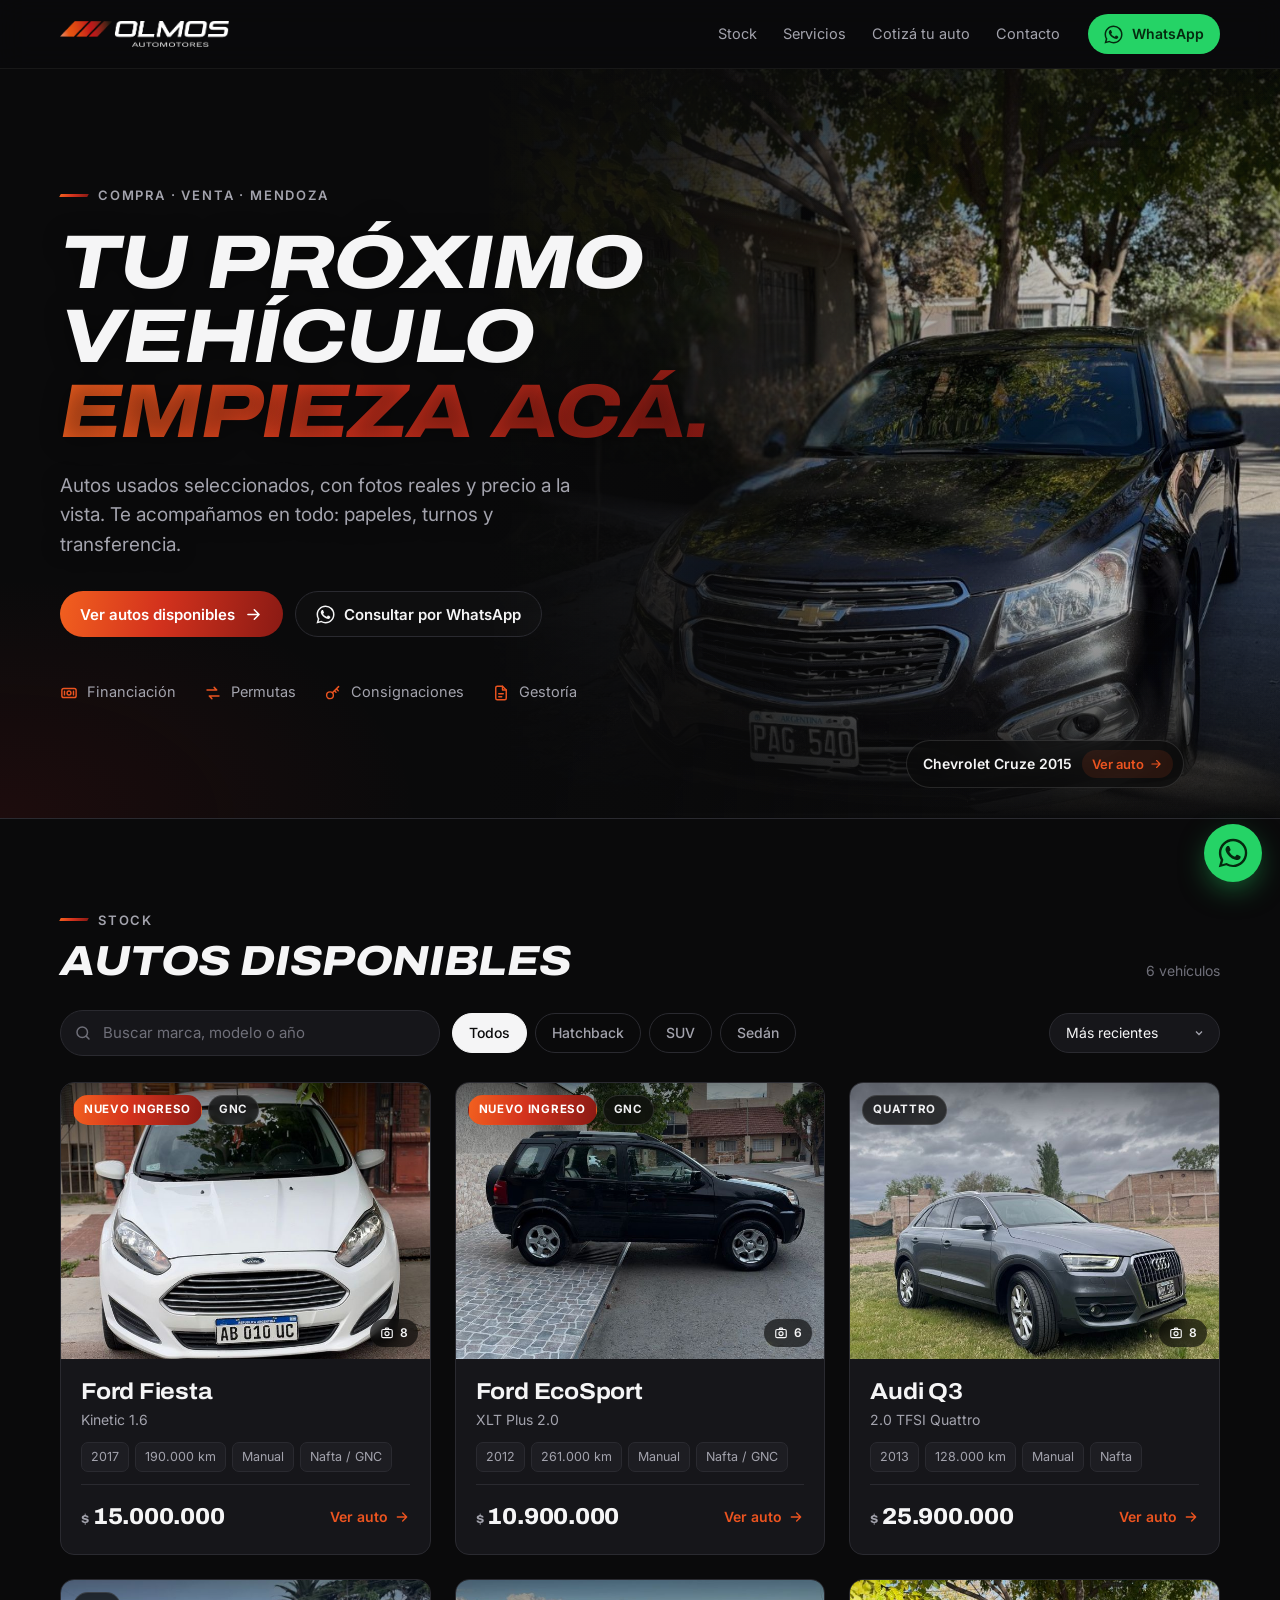
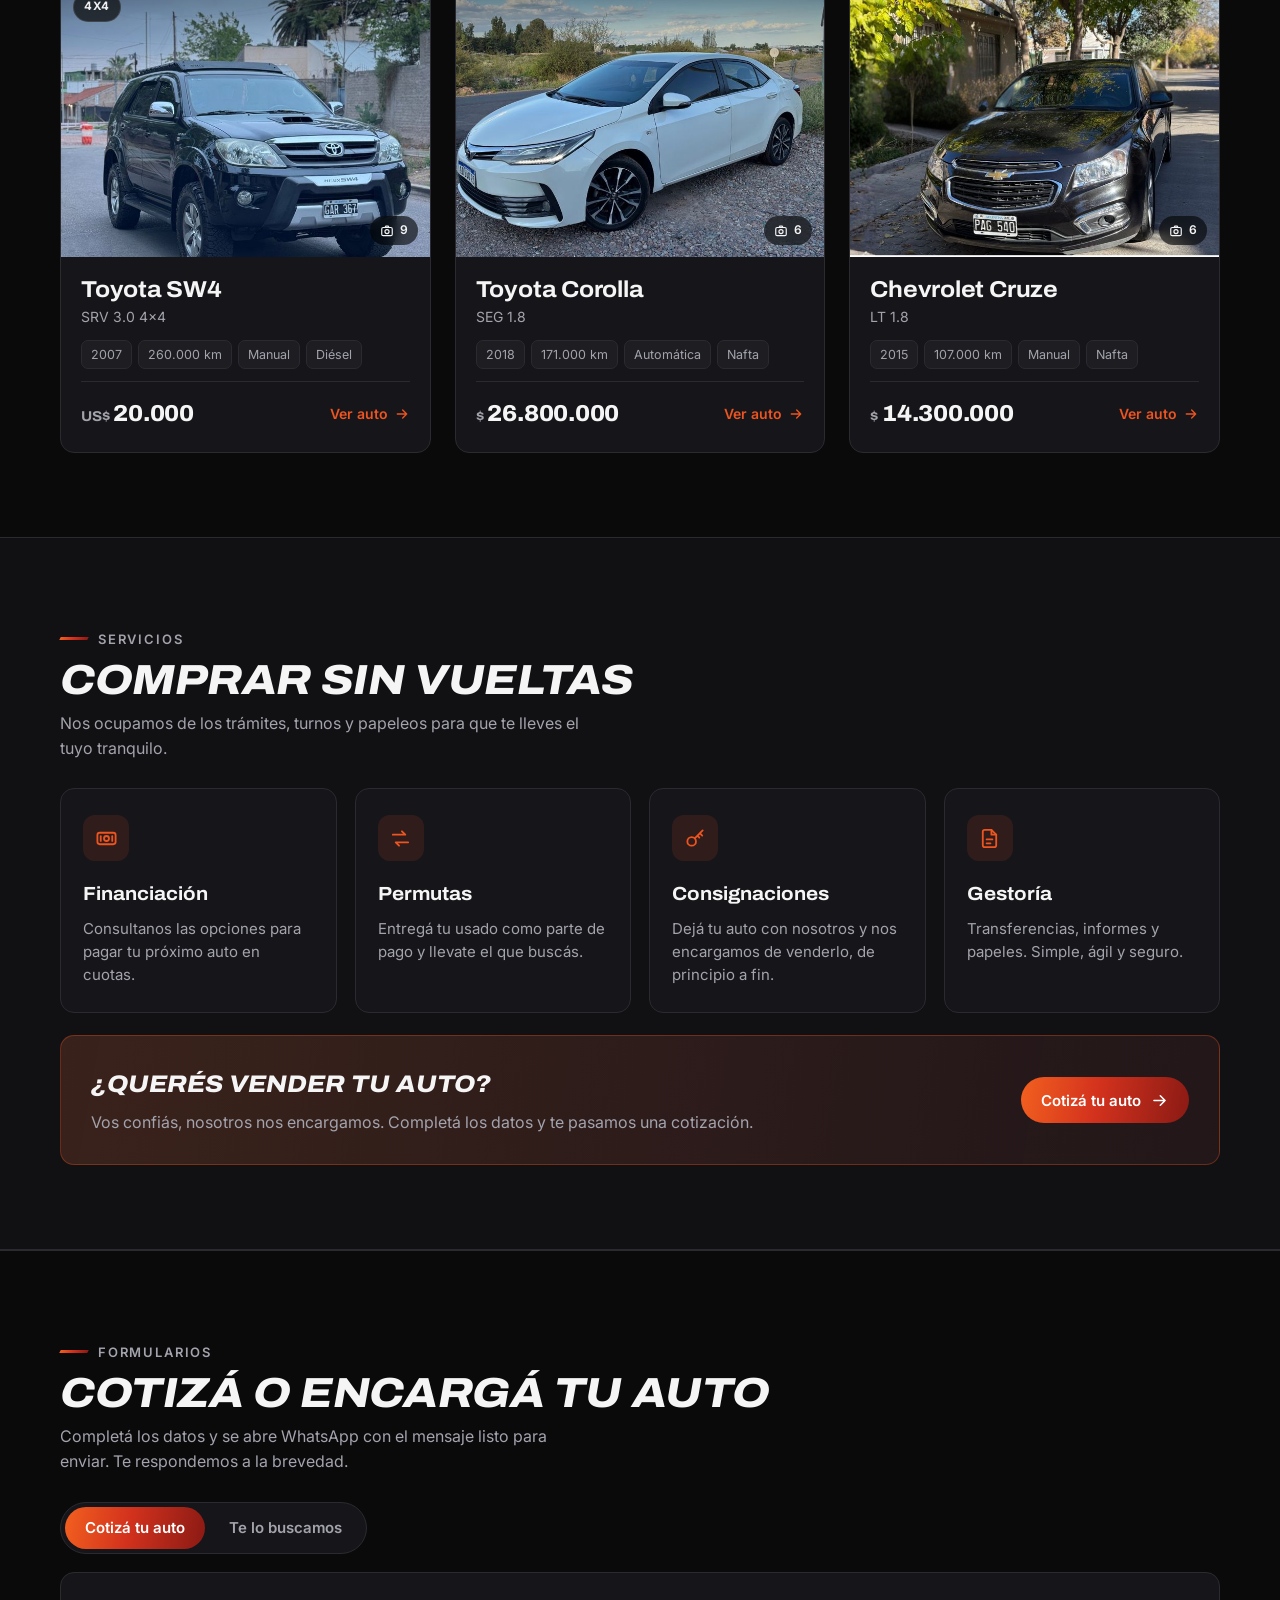
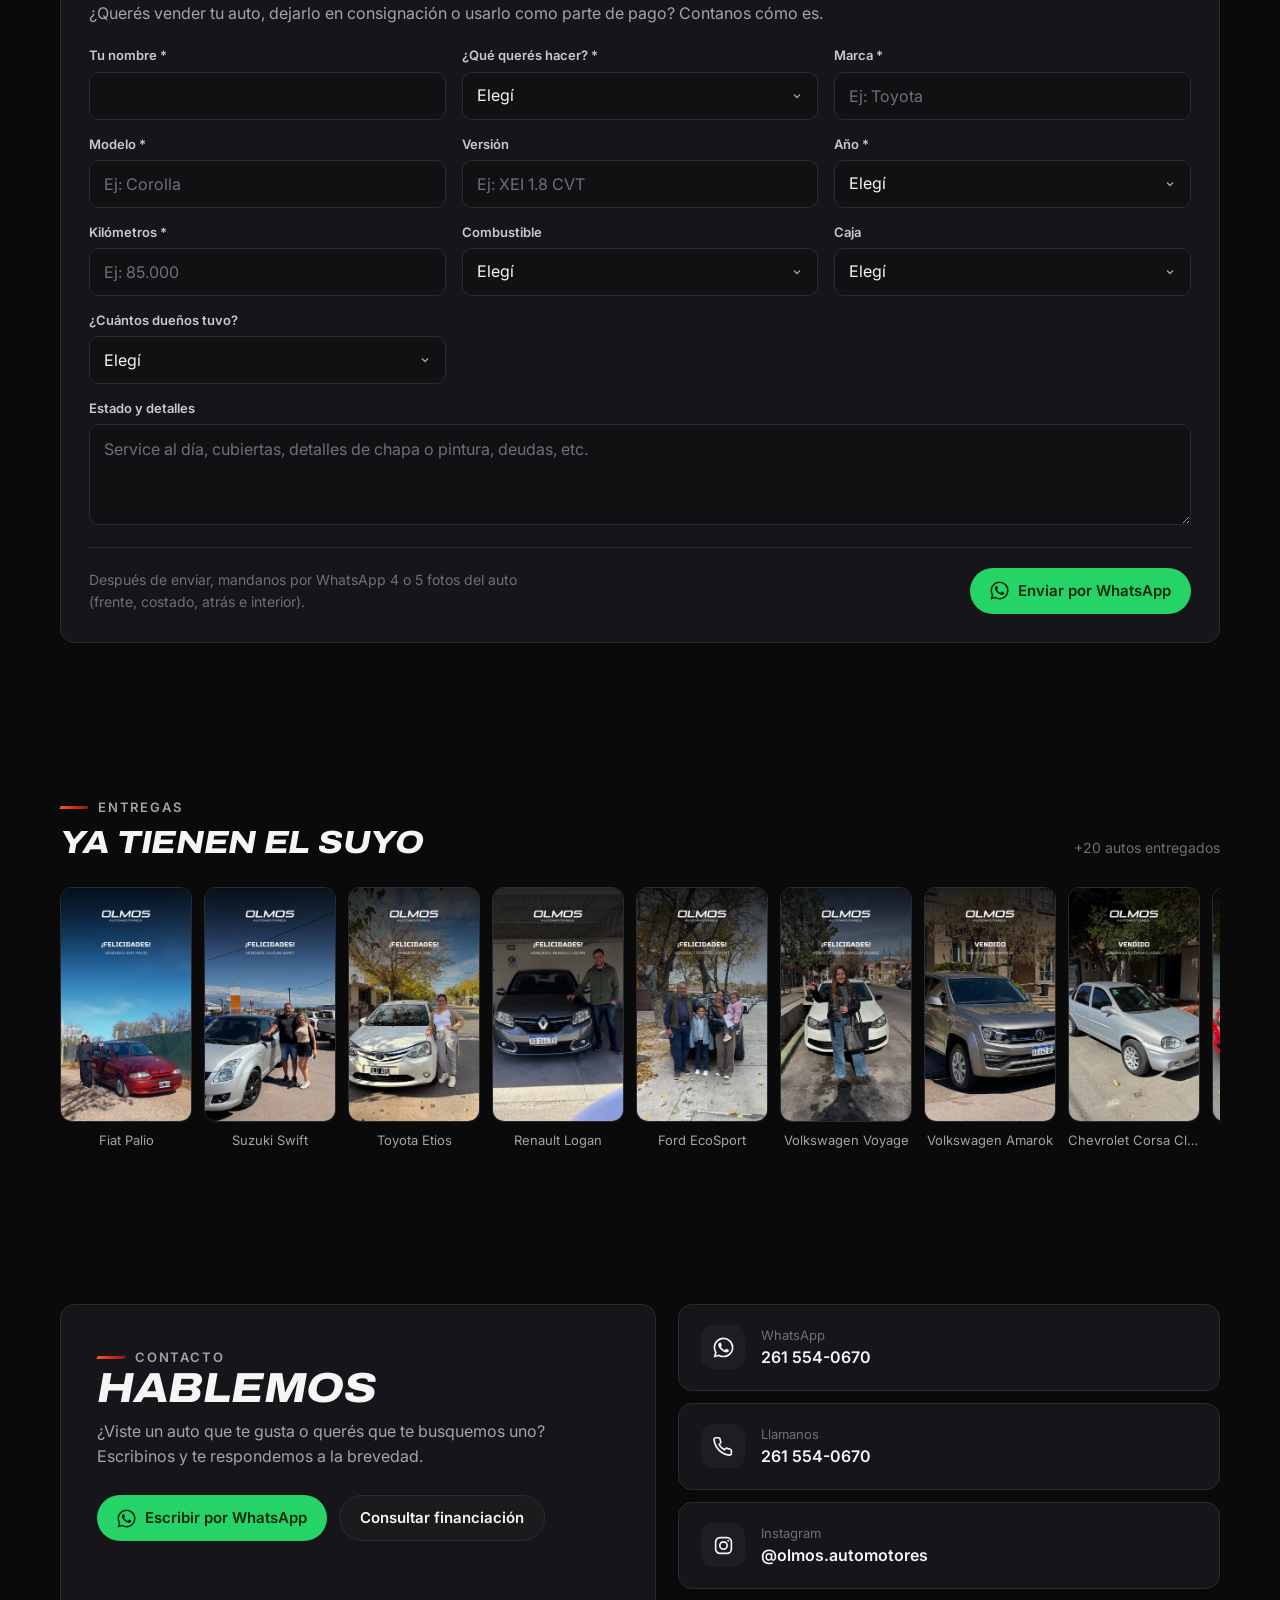
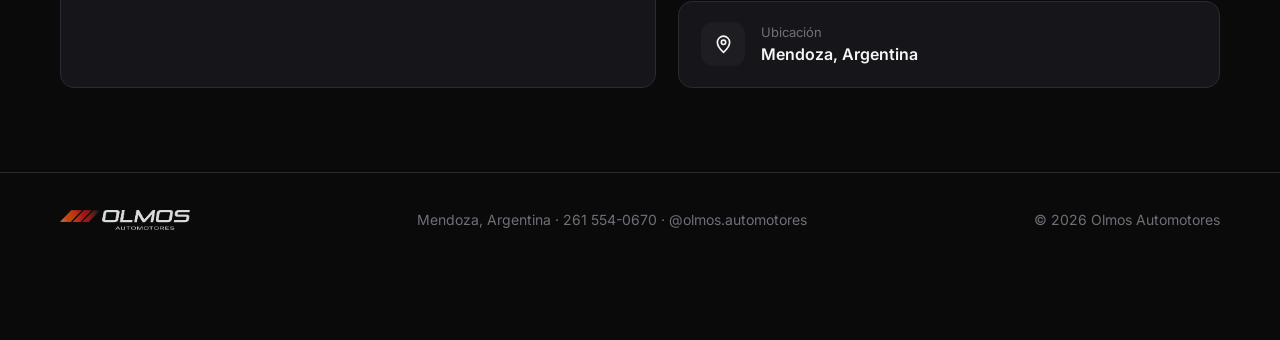
==== index.html @ 6514d0ce "Portada rotativa con los autos del stock y +20 entregados" ====
<!DOCTYPE html>
<html lang="es-AR">
<head>
<meta charset="utf-8">
<meta name="viewport" content="width=device-width,initial-scale=1,viewport-fit=cover">
<title>Olmos Automotores · Autos en venta en Mendoza</title>
<meta name="description" content="Autos usados seleccionados en Mendoza, Argentina. Financiación, permutas, consignaciones y gestoría. Consultá por WhatsApp al 261 554-0670.">
<meta name="theme-color" content="#0a0a0b">
<meta name="wa" content="5492615540670">
<link rel="canonical" href="https://olmosautomotores.github.io/">
<meta property="og:type" content="website">
<meta property="og:site_name" content="Olmos Automotores">
<meta property="og:title" content="Olmos Automotores · Autos en venta en Mendoza">
<meta property="og:description" content="Autos usados seleccionados en Mendoza, Argentina. Financiación, permutas, consignaciones y gestoría. Consultá por WhatsApp al 261 554-0670.">
<meta property="og:url" content="https://olmosautomotores.github.io/">
<meta property="og:image" content="https://olmosautomotores.github.io/assets/og-olmos.jpg">
<meta property="og:locale" content="es_AR">
<meta name="twitter:card" content="summary_large_image">
<link rel="icon" type="image/png" href="assets/icono.png">
<link rel="apple-touch-icon" href="assets/apple-touch-icon.png">
<link rel="preconnect" href="https://fonts.googleapis.com"><link rel="preconnect" href="https://fonts.gstatic.com" crossorigin><link href="https://fonts.googleapis.com/css2?family=Archivo:ital,wdth,wght@0,62..125,600..800;1,62..125,600..800&family=Inter:wght@400;500;600;700&display=swap" rel="stylesheet">
<link rel="stylesheet" href="assets/style.css?v=13">
</head>
<body>
<header class="top"><div class="wrap">
  <a class="brand" href="./" aria-label="Olmos Automotores — inicio"><img src="assets/logo-blanco.png" alt="Olmos Automotores" width="774" height="119"></a>
  <nav class="nav" aria-label="Principal"><a href="#stock">Stock</a><a href="#servicios">Servicios</a><a href="#cotizar">Cotizá tu auto</a><a href="#contacto">Contacto</a></nav>
  <a class="btn btn-wa btn-sm" href="https://wa.me/5492615540670?text=Hola%21%20Quer%C3%ADa%20hacer%20una%20consulta." target="_blank" rel="noopener" aria-label="WhatsApp"><svg viewBox="0 0 24 24" fill="currentColor" aria-hidden="true"><path d="M17.47 14.38c-.3-.15-1.75-.86-2.02-.96-.27-.1-.47-.15-.67.15-.2.3-.77.96-.94 1.16-.17.2-.35.22-.64.07-.3-.15-1.25-.46-2.38-1.47-.88-.79-1.47-1.76-1.65-2.06-.17-.3-.02-.46.13-.6.13-.14.3-.35.45-.52.15-.18.2-.3.3-.5.1-.2.05-.37-.03-.52-.07-.15-.67-1.6-.92-2.2-.24-.58-.49-.5-.67-.5h-.57c-.2 0-.52.07-.8.37-.27.3-1.04 1.02-1.04 2.48s1.07 2.88 1.21 3.08c.15.2 2.1 3.2 5.08 4.49.71.3 1.26.49 1.7.63.71.22 1.36.19 1.87.12.57-.09 1.75-.72 2-1.41.25-.7.25-1.29.17-1.41-.07-.13-.27-.2-.57-.35M12.05 21.5h-.01a9.4 9.4 0 0 1-4.8-1.31l-.34-.2-3.57.93.95-3.48-.22-.36a9.4 9.4 0 0 1-1.44-5.02c0-5.2 4.23-9.43 9.44-9.43 2.52 0 4.89.98 6.67 2.77a9.37 9.37 0 0 1 2.76 6.67c0 5.2-4.23 9.43-9.44 9.43M20.08 3.9A11.3 11.3 0 0 0 12.05.58C5.79.58.7 5.67.7 11.92c0 2 .52 3.95 1.52 5.67L.6 23.42l5.96-1.56a11.3 11.3 0 0 0 5.48 1.4h.01c6.25 0 11.34-5.1 11.34-11.35 0-3.03-1.18-5.88-3.32-8.02"/></svg><span>WhatsApp</span></a>
</div></header>
<main>
<section class="hero"><div class="hero-media" aria-hidden="true"><img src="assets/hero/ford-fiesta-kinetic-2017.jpg?v=13" alt="" width="1080" height="885" class=on fetchpriority=high><img data-src="assets/hero/ford-ecosport-xlt-plus-2012.jpg?v=13" alt="" width="1080" height="885"><img data-src="assets/hero/audi-q3-2013.jpg?v=13" alt="" width="1080" height="885"><img data-src="assets/hero/toyota-sw4-srv-2007.jpg?v=13" alt="" width="1080" height="885"><img data-src="assets/hero/toyota-corolla-seg-2018.jpg?v=13" alt="" width="1080" height="885"><img data-src="assets/hero/chevrolet-cruze-lt-2015.jpg?v=13" alt="" width="1080" height="885"></div><div class="hero-caps"><a class="hero-cap on" href="a/ford-fiesta-kinetic-2017/">Ford Fiesta 2017 <span>Ver auto <svg viewBox="0 0 24 24" fill="none" stroke="currentColor" stroke-width="2" stroke-linecap="round" stroke-linejoin="round" aria-hidden="true"><path d="M5 12h14M13 6l6 6-6 6"/></svg></span></a><a class="hero-cap" href="a/ford-ecosport-xlt-plus-2012/">Ford EcoSport 2012 <span>Ver auto <svg viewBox="0 0 24 24" fill="none" stroke="currentColor" stroke-width="2" stroke-linecap="round" stroke-linejoin="round" aria-hidden="true"><path d="M5 12h14M13 6l6 6-6 6"/></svg></span></a><a class="hero-cap" href="a/audi-q3-2013/">Audi Q3 2013 <span>Ver auto <svg viewBox="0 0 24 24" fill="none" stroke="currentColor" stroke-width="2" stroke-linecap="round" stroke-linejoin="round" aria-hidden="true"><path d="M5 12h14M13 6l6 6-6 6"/></svg></span></a><a class="hero-cap" href="a/toyota-sw4-srv-2007/">Toyota SW4 2007 <span>Ver auto <svg viewBox="0 0 24 24" fill="none" stroke="currentColor" stroke-width="2" stroke-linecap="round" stroke-linejoin="round" aria-hidden="true"><path d="M5 12h14M13 6l6 6-6 6"/></svg></span></a><a class="hero-cap" href="a/toyota-corolla-seg-2018/">Toyota Corolla 2018 <span>Ver auto <svg viewBox="0 0 24 24" fill="none" stroke="currentColor" stroke-width="2" stroke-linecap="round" stroke-linejoin="round" aria-hidden="true"><path d="M5 12h14M13 6l6 6-6 6"/></svg></span></a><a class="hero-cap" href="a/chevrolet-cruze-lt-2015/">Chevrolet Cruze 2015 <span>Ver auto <svg viewBox="0 0 24 24" fill="none" stroke="currentColor" stroke-width="2" stroke-linecap="round" stroke-linejoin="round" aria-hidden="true"><path d="M5 12h14M13 6l6 6-6 6"/></svg></span></a></div><div class="wrap">
  <span class="eyebrow">Compra · Venta · Mendoza</span>
  <h1>Tu próximo vehículo <span>empieza acá.</span></h1>
  <p class="lead">Autos usados seleccionados, con fotos reales y precio a la vista. Te acompañamos en todo: papeles, turnos y transferencia.</p>
  <div class="ctas">
    <a class="btn btn-accent" href="#stock">Ver autos disponibles <svg viewBox="0 0 24 24" fill="none" stroke="currentColor" stroke-width="2" stroke-linecap="round" stroke-linejoin="round" aria-hidden="true"><path d="M5 12h14M13 6l6 6-6 6"/></svg></a>
    <a class="btn btn-ghost" href="https://wa.me/5492615540670?text=Hola%21%20Vi%20la%20p%C3%A1gina%20y%20quer%C3%ADa%20consultar%20por%20un%20veh%C3%ADculo." target="_blank" rel="noopener"><svg viewBox="0 0 24 24" fill="currentColor" aria-hidden="true"><path d="M17.47 14.38c-.3-.15-1.75-.86-2.02-.96-.27-.1-.47-.15-.67.15-.2.3-.77.96-.94 1.16-.17.2-.35.22-.64.07-.3-.15-1.25-.46-2.38-1.47-.88-.79-1.47-1.76-1.65-2.06-.17-.3-.02-.46.13-.6.13-.14.3-.35.45-.52.15-.18.2-.3.3-.5.1-.2.05-.37-.03-.52-.07-.15-.67-1.6-.92-2.2-.24-.58-.49-.5-.67-.5h-.57c-.2 0-.52.07-.8.37-.27.3-1.04 1.02-1.04 2.48s1.07 2.88 1.21 3.08c.15.2 2.1 3.2 5.08 4.49.71.3 1.26.49 1.7.63.71.22 1.36.19 1.87.12.57-.09 1.75-.72 2-1.41.25-.7.25-1.29.17-1.41-.07-.13-.27-.2-.57-.35M12.05 21.5h-.01a9.4 9.4 0 0 1-4.8-1.31l-.34-.2-3.57.93.95-3.48-.22-.36a9.4 9.4 0 0 1-1.44-5.02c0-5.2 4.23-9.43 9.44-9.43 2.52 0 4.89.98 6.67 2.77a9.37 9.37 0 0 1 2.76 6.67c0 5.2-4.23 9.43-9.44 9.43M20.08 3.9A11.3 11.3 0 0 0 12.05.58C5.79.58.7 5.67.7 11.92c0 2 .52 3.95 1.52 5.67L.6 23.42l5.96-1.56a11.3 11.3 0 0 0 5.48 1.4h.01c6.25 0 11.34-5.1 11.34-11.35 0-3.03-1.18-5.88-3.32-8.02"/></svg> Consultar por WhatsApp</a>
  </div>
  <ul class="perks">
    <li><svg viewBox="0 0 24 24" fill="none" stroke="currentColor" stroke-width="1.9" stroke-linecap="round" stroke-linejoin="round" aria-hidden="true"><rect x="2.5" y="6" width="19" height="12" rx="2.5"/><circle cx="12" cy="12" r="2.6"/><path d="M6 9.5v5M18 9.5v5"/></svg> Financiación</li><li><svg viewBox="0 0 24 24" fill="none" stroke="currentColor" stroke-width="1.9" stroke-linecap="round" stroke-linejoin="round" aria-hidden="true"><path d="M4 8h13l-3.5-3.5M20 16H7l3.5 3.5"/></svg> Permutas</li><li><svg viewBox="0 0 24 24" fill="none" stroke="currentColor" stroke-width="1.9" stroke-linecap="round" stroke-linejoin="round" aria-hidden="true"><circle cx="8" cy="15" r="4.5"/><path d="m11.2 11.8 8.3-8.3M16.5 6.5l2.5 2.5M14 9l2 2"/></svg> Consignaciones</li><li><svg viewBox="0 0 24 24" fill="none" stroke="currentColor" stroke-width="1.9" stroke-linecap="round" stroke-linejoin="round" aria-hidden="true"><path d="M14 3H7a2 2 0 0 0-2 2v14a2 2 0 0 0 2 2h10a2 2 0 0 0 2-2V8z"/><path d="M14 3v5h5M9 13h6M9 17h4"/></svg> Gestoría</li>
  </ul>
</div></section>

<section class="sec" id="stock"><div class="wrap">
  <div class="sec-head"><div><span class="eyebrow">Stock</span><h2>Autos disponibles</h2></div><span class="count" id="count"></span></div>
  <div class="toolbar">
    <label class="search"><span class="sr">Buscar</span><svg viewBox="0 0 24 24" fill="none" stroke="currentColor" stroke-width="2" stroke-linecap="round" aria-hidden="true"><circle cx="11" cy="11" r="7"/><path d="m20 20-3.5-3.5"/></svg><input id="q" type="search" placeholder="Buscar marca, modelo o año" autocomplete="off"></label>
    <div class="chips"><button class="chip" data-tipo="todos" aria-pressed="true">Todos</button><button class="chip" data-tipo="hatchback" aria-pressed="false">Hatchback</button><button class="chip" data-tipo="suv" aria-pressed="false">SUV</button><button class="chip" data-tipo="sedán" aria-pressed="false">Sedán</button></div>
    <select class="sort" id="sort" aria-label="Ordenar"><option value="recientes">Más recientes</option><option value="anio">Año: más nuevo</option><option value="km">Menor kilometraje</option></select>
  </div>
  <div class="grid" id="grid">
<a class="card" href="a/ford-fiesta-kinetic-2017/" data-tipo="hatchback" data-txt="ford fiesta kinetic 1.6 2017 nafta / gnc manual hatchback " data-anio="2017" data-km="190000" data-fecha="20261031">
  <div class="ph"><img src="fotos/ford-fiesta-kinetic-2017/m/1.jpg" alt="Ford Fiesta Kinetic 1.6 2017" loading="lazy" width="720" height="900"><div class="tags"><span class="badge new">Nuevo ingreso</span><span class="badge">GNC</span></div><span class="nph"><svg viewBox="0 0 24 24" fill="none" stroke="currentColor" stroke-width="2" stroke-linecap="round" stroke-linejoin="round" aria-hidden="true"><rect x="3" y="6" width="18" height="14" rx="2.5"/><circle cx="12" cy="13" r="3.5"/><path d="M8.5 6 10 3.5h4L15.5 6"/></svg>8</span></div>
  <div class="bd">
    <div><h3>Ford Fiesta</h3><div class="ver">Kinetic 1.6</div></div>
    <div class="specs"><span>2017</span><span>190.000 km</span><span>Manual</span><span>Nafta / GNC</span></div>
    <div class="ft"><span class="price"><small>$</small>15.000.000</span><span class="go">Ver auto <svg viewBox="0 0 24 24" fill="none" stroke="currentColor" stroke-width="2" stroke-linecap="round" stroke-linejoin="round" aria-hidden="true"><path d="M5 12h14M13 6l6 6-6 6"/></svg></span></div>
  </div>
</a>
<a class="card" href="a/ford-ecosport-xlt-plus-2012/" data-tipo="suv" data-txt="ford ecosport xlt plus 2.0 2012 nafta / gnc manual suv " data-anio="2012" data-km="261000" data-fecha="20261024">
  <div class="ph"><img src="fotos/ford-ecosport-xlt-plus-2012/m/1.jpg" alt="Ford EcoSport XLT Plus 2.0 2012" loading="lazy" width="720" height="900"><div class="tags"><span class="badge new">Nuevo ingreso</span><span class="badge">GNC</span></div><span class="nph"><svg viewBox="0 0 24 24" fill="none" stroke="currentColor" stroke-width="2" stroke-linecap="round" stroke-linejoin="round" aria-hidden="true"><rect x="3" y="6" width="18" height="14" rx="2.5"/><circle cx="12" cy="13" r="3.5"/><path d="M8.5 6 10 3.5h4L15.5 6"/></svg>6</span></div>
  <div class="bd">
    <div><h3>Ford EcoSport</h3><div class="ver">XLT Plus 2.0</div></div>
    <div class="specs"><span>2012</span><span>261.000 km</span><span>Manual</span><span>Nafta / GNC</span></div>
    <div class="ft"><span class="price"><small>$</small>10.900.000</span><span class="go">Ver auto <svg viewBox="0 0 24 24" fill="none" stroke="currentColor" stroke-width="2" stroke-linecap="round" stroke-linejoin="round" aria-hidden="true"><path d="M5 12h14M13 6l6 6-6 6"/></svg></span></div>
  </div>
</a>
<a class="card" href="a/audi-q3-2013/" data-tipo="suv" data-txt="audi q3 2.0 tfsi quattro 2013 nafta manual suv integral (quattro)" data-anio="2013" data-km="128000" data-fecha="20261010">
  <div class="ph"><img src="fotos/audi-q3-2013/m/1.jpg" alt="Audi Q3 2.0 TFSI Quattro 2013" loading="lazy" width="720" height="900"><div class="tags"><span class="badge">Quattro</span></div><span class="nph"><svg viewBox="0 0 24 24" fill="none" stroke="currentColor" stroke-width="2" stroke-linecap="round" stroke-linejoin="round" aria-hidden="true"><rect x="3" y="6" width="18" height="14" rx="2.5"/><circle cx="12" cy="13" r="3.5"/><path d="M8.5 6 10 3.5h4L15.5 6"/></svg>8</span></div>
  <div class="bd">
    <div><h3>Audi Q3</h3><div class="ver">2.0 TFSI Quattro</div></div>
    <div class="specs"><span>2013</span><span>128.000 km</span><span>Manual</span><span>Nafta</span></div>
    <div class="ft"><span class="price"><small>$</small>25.900.000</span><span class="go">Ver auto <svg viewBox="0 0 24 24" fill="none" stroke="currentColor" stroke-width="2" stroke-linecap="round" stroke-linejoin="round" aria-hidden="true"><path d="M5 12h14M13 6l6 6-6 6"/></svg></span></div>
  </div>
</a>
<a class="card" href="a/toyota-sw4-srv-2007/" data-tipo="suv" data-txt="toyota sw4 srv 3.0 4x4 2007 diesel manual suv 4x4" data-anio="2007" data-km="260000" data-fecha="20261010">
  <div class="ph"><img src="fotos/toyota-sw4-srv-2007/m/1.jpg" alt="Toyota SW4 SRV 3.0 4x4 2007" loading="lazy" width="720" height="900"><div class="tags"><span class="badge">4x4</span></div><span class="nph"><svg viewBox="0 0 24 24" fill="none" stroke="currentColor" stroke-width="2" stroke-linecap="round" stroke-linejoin="round" aria-hidden="true"><rect x="3" y="6" width="18" height="14" rx="2.5"/><circle cx="12" cy="13" r="3.5"/><path d="M8.5 6 10 3.5h4L15.5 6"/></svg>9</span></div>
  <div class="bd">
    <div><h3>Toyota SW4</h3><div class="ver">SRV 3.0 4x4</div></div>
    <div class="specs"><span>2007</span><span>260.000 km</span><span>Manual</span><span>Diésel</span></div>
    <div class="ft"><span class="price"><small>US$</small>20.000</span><span class="go">Ver auto <svg viewBox="0 0 24 24" fill="none" stroke="currentColor" stroke-width="2" stroke-linecap="round" stroke-linejoin="round" aria-hidden="true"><path d="M5 12h14M13 6l6 6-6 6"/></svg></span></div>
  </div>
</a>
<a class="card" href="a/toyota-corolla-seg-2018/" data-tipo="sedán" data-txt="toyota corolla seg 1.8 2018 nafta automatica sedan " data-anio="2018" data-km="171000" data-fecha="20260821">
  <div class="ph"><img src="fotos/toyota-corolla-seg-2018/m/1.jpg" alt="Toyota Corolla SEG 1.8 2018" loading="lazy" width="720" height="900"><span class="nph"><svg viewBox="0 0 24 24" fill="none" stroke="currentColor" stroke-width="2" stroke-linecap="round" stroke-linejoin="round" aria-hidden="true"><rect x="3" y="6" width="18" height="14" rx="2.5"/><circle cx="12" cy="13" r="3.5"/><path d="M8.5 6 10 3.5h4L15.5 6"/></svg>6</span></div>
  <div class="bd">
    <div><h3>Toyota Corolla</h3><div class="ver">SEG 1.8</div></div>
    <div class="specs"><span>2018</span><span>171.000 km</span><span>Automática</span><span>Nafta</span></div>
    <div class="ft"><span class="price"><small>$</small>26.800.000</span><span class="go">Ver auto <svg viewBox="0 0 24 24" fill="none" stroke="currentColor" stroke-width="2" stroke-linecap="round" stroke-linejoin="round" aria-hidden="true"><path d="M5 12h14M13 6l6 6-6 6"/></svg></span></div>
  </div>
</a>
<a class="card" href="a/chevrolet-cruze-lt-2015/" data-tipo="sedán" data-txt="chevrolet cruze lt 1.8 2015 nafta manual sedan " data-anio="2015" data-km="107000" data-fecha="20260821">
  <div class="ph"><img src="fotos/chevrolet-cruze-lt-2015/m/1.jpg" alt="Chevrolet Cruze LT 1.8 2015" loading="lazy" width="720" height="900" style="object-position:center 100%"><span class="nph"><svg viewBox="0 0 24 24" fill="none" stroke="currentColor" stroke-width="2" stroke-linecap="round" stroke-linejoin="round" aria-hidden="true"><rect x="3" y="6" width="18" height="14" rx="2.5"/><circle cx="12" cy="13" r="3.5"/><path d="M8.5 6 10 3.5h4L15.5 6"/></svg>6</span></div>
  <div class="bd">
    <div><h3>Chevrolet Cruze</h3><div class="ver">LT 1.8</div></div>
    <div class="specs"><span>2015</span><span>107.000 km</span><span>Manual</span><span>Nafta</span></div>
    <div class="ft"><span class="price"><small>$</small>14.300.000</span><span class="go">Ver auto <svg viewBox="0 0 24 24" fill="none" stroke="currentColor" stroke-width="2" stroke-linecap="round" stroke-linejoin="round" aria-hidden="true"><path d="M5 12h14M13 6l6 6-6 6"/></svg></span></div>
  </div>
</a>
    <div class="empty" id="empty" hidden>No encontramos autos con esa búsqueda.<br>Escribinos y te avisamos cuando entre uno.</div>
  </div>
</div></section>

<section class="sec svc" id="servicios"><div class="wrap">
  <div class="sec-head"><div><span class="eyebrow">Servicios</span><h2>Comprar sin vueltas</h2><p class="sec-sub">Nos ocupamos de los trámites, turnos y papeleos para que te lleves el tuyo tranquilo.</p></div></div>
  <div class="svc-grid">
    <div class="svc-card"><div class="ic"><svg viewBox="0 0 24 24" fill="none" stroke="currentColor" stroke-width="1.9" stroke-linecap="round" stroke-linejoin="round" aria-hidden="true"><rect x="2.5" y="6" width="19" height="12" rx="2.5"/><circle cx="12" cy="12" r="2.6"/><path d="M6 9.5v5M18 9.5v5"/></svg></div><h3>Financiación</h3><p>Consultanos las opciones para pagar tu próximo auto en cuotas.</p></div>
    <div class="svc-card"><div class="ic"><svg viewBox="0 0 24 24" fill="none" stroke="currentColor" stroke-width="1.9" stroke-linecap="round" stroke-linejoin="round" aria-hidden="true"><path d="M4 8h13l-3.5-3.5M20 16H7l3.5 3.5"/></svg></div><h3>Permutas</h3><p>Entregá tu usado como parte de pago y llevate el que buscás.</p></div>
    <div class="svc-card"><div class="ic"><svg viewBox="0 0 24 24" fill="none" stroke="currentColor" stroke-width="1.9" stroke-linecap="round" stroke-linejoin="round" aria-hidden="true"><circle cx="8" cy="15" r="4.5"/><path d="m11.2 11.8 8.3-8.3M16.5 6.5l2.5 2.5M14 9l2 2"/></svg></div><h3>Consignaciones</h3><p>Dejá tu auto con nosotros y nos encargamos de venderlo, de principio a fin.</p></div>
    <div class="svc-card"><div class="ic"><svg viewBox="0 0 24 24" fill="none" stroke="currentColor" stroke-width="1.9" stroke-linecap="round" stroke-linejoin="round" aria-hidden="true"><path d="M14 3H7a2 2 0 0 0-2 2v14a2 2 0 0 0 2 2h10a2 2 0 0 0 2-2V8z"/><path d="M14 3v5h5M9 13h6M9 17h4"/></svg></div><h3>Gestoría</h3><p>Transferencias, informes y papeles. Simple, ágil y seguro.</p></div>
  </div>
  <div class="sell" id="vender"><div><h3>¿Querés vender tu auto?</h3><p>Vos confiás, nosotros nos encargamos. Completá los datos y te pasamos una cotización.</p></div>
    <a class="btn btn-accent" href="#cotizar" data-tab="cotizar">Cotizá tu auto <svg viewBox="0 0 24 24" fill="none" stroke="currentColor" stroke-width="2" stroke-linecap="round" stroke-linejoin="round" aria-hidden="true"><path d="M5 12h14M13 6l6 6-6 6"/></svg></a></div>
</div></section>

<section class="sec forms" id="cotizar"><div class="wrap">
  <div class="sec-head"><div><span class="eyebrow">Formularios</span><h2>Cotizá o encargá tu auto</h2>
    <p class="sec-sub">Completá los datos y se abre WhatsApp con el mensaje listo para enviar. Te respondemos a la brevedad.</p></div></div>
  <div class="tabs" role="tablist">
    <button class="tab" role="tab" id="t-cotizar" aria-controls="f-cotizar" aria-selected="true" data-tab="cotizar">Cotizá tu auto</button>
    <button class="tab" role="tab" id="t-buscar" aria-controls="f-buscar" aria-selected="false" data-tab="buscar">Te lo buscamos</button>
  </div>
  <form class="fm" id="f-cotizar" role="tabpanel" aria-labelledby="t-cotizar" data-wa="cotizar" novalidate>
    <p class="fm-intro">¿Querés vender tu auto, dejarlo en consignación o usarlo como parte de pago? Contanos cómo es.</p>
    <div class="fg">
      <label class="f"><span>Tu nombre *</span><input name="Nombre" required autocomplete="name"></label>
      <label class="f"><span>¿Qué querés hacer? *</span><select name="Quiero" required><option value="">Elegí</option><option>Venderlo</option><option>Dejarlo en consignación</option><option>Entregarlo como parte de pago</option></select></label>
      <label class="f"><span>Marca *</span><input name="Marca" required placeholder="Ej: Toyota"></label>
      <label class="f"><span>Modelo *</span><input name="Modelo" required placeholder="Ej: Corolla"></label>
      <label class="f"><span>Versión</span><input name="Versión" placeholder="Ej: XEI 1.8 CVT"></label>
      <label class="f"><span>Año *</span><select name="Año" required><option value="">Elegí</option><option>2027</option><option>2026</option><option>2025</option><option>2024</option><option>2023</option><option>2022</option><option>2021</option><option>2020</option><option>2019</option><option>2018</option><option>2017</option><option>2016</option><option>2015</option><option>2014</option><option>2013</option><option>2012</option><option>2011</option><option>2010</option><option>2009</option><option>2008</option><option>2007</option><option>2006</option><option>2005</option><option>2004</option><option>2003</option><option>2002</option><option>2001</option><option>2000</option><option>1999</option><option>1998</option><option>1997</option><option>1996</option><option>1995</option><option>1994</option><option>1993</option><option>1992</option><option>1991</option><option>1990</option><option>1989</option><option>1988</option><option>1987</option><option>1986</option><option>1985</option><option>1984</option><option>1983</option><option>1982</option><option>1981</option><option>1980</option></select></label>
      <label class="f"><span>Kilómetros *</span><input name="Kilómetros" required inputmode="numeric" placeholder="Ej: 85.000"></label>
      <label class="f"><span>Combustible</span><select name="Combustible"><option value="">Elegí</option><option>Nafta</option><option>Nafta / GNC</option><option>Diésel</option><option>Híbrido</option><option>Eléctrico</option></select></label>
      <label class="f"><span>Caja</span><select name="Caja"><option value="">Elegí</option><option>Manual</option><option>Automática</option></select></label>
      <label class="f"><span>¿Cuántos dueños tuvo?</span><select name="Dueños"><option value="">Elegí</option><option>Único dueño</option><option>2 dueños</option><option>3 o más</option></select></label>
      <label class="f full"><span>Estado y detalles</span><textarea name="Detalles" rows="3" placeholder="Service al día, cubiertas, detalles de chapa o pintura, deudas, etc."></textarea></label>
    </div>
    <div class="fm-ft"><p class="hint">Después de enviar, mandanos por WhatsApp 4 o 5 fotos del auto (frente, costado, atrás e interior).</p>
      <button class="btn btn-wa" type="submit"><svg viewBox="0 0 24 24" fill="currentColor" aria-hidden="true"><path d="M17.47 14.38c-.3-.15-1.75-.86-2.02-.96-.27-.1-.47-.15-.67.15-.2.3-.77.96-.94 1.16-.17.2-.35.22-.64.07-.3-.15-1.25-.46-2.38-1.47-.88-.79-1.47-1.76-1.65-2.06-.17-.3-.02-.46.13-.6.13-.14.3-.35.45-.52.15-.18.2-.3.3-.5.1-.2.05-.37-.03-.52-.07-.15-.67-1.6-.92-2.2-.24-.58-.49-.5-.67-.5h-.57c-.2 0-.52.07-.8.37-.27.3-1.04 1.02-1.04 2.48s1.07 2.88 1.21 3.08c.15.2 2.1 3.2 5.08 4.49.71.3 1.26.49 1.7.63.71.22 1.36.19 1.87.12.57-.09 1.75-.72 2-1.41.25-.7.25-1.29.17-1.41-.07-.13-.27-.2-.57-.35M12.05 21.5h-.01a9.4 9.4 0 0 1-4.8-1.31l-.34-.2-3.57.93.95-3.48-.22-.36a9.4 9.4 0 0 1-1.44-5.02c0-5.2 4.23-9.43 9.44-9.43 2.52 0 4.89.98 6.67 2.77a9.37 9.37 0 0 1 2.76 6.67c0 5.2-4.23 9.43-9.44 9.43M20.08 3.9A11.3 11.3 0 0 0 12.05.58C5.79.58.7 5.67.7 11.92c0 2 .52 3.95 1.52 5.67L.6 23.42l5.96-1.56a11.3 11.3 0 0 0 5.48 1.4h.01c6.25 0 11.34-5.1 11.34-11.35 0-3.03-1.18-5.88-3.32-8.02"/></svg> Enviar por WhatsApp</button></div>
  </form>
  <form class="fm" id="f-buscar" role="tabpanel" aria-labelledby="t-buscar" data-wa="buscar" novalidate hidden>
    <p class="fm-intro">¿No encontraste lo que buscás en el stock? Decinos qué auto querés y te avisamos cuando lo tengamos.</p>
    <div class="fg">
      <label class="f"><span>Tu nombre *</span><input name="Nombre" required autocomplete="name"></label>
      <label class="f"><span>¿Qué auto buscás? *</span><input name="Busco" required placeholder="Ej: Toyota Corolla, SUV, pick-up 4x4"></label>
      <label class="f"><span>Año desde</span><select name="Año desde"><option value="">Cualquiera</option><option>2027</option><option>2026</option><option>2025</option><option>2024</option><option>2023</option><option>2022</option><option>2021</option><option>2020</option><option>2019</option><option>2018</option><option>2017</option><option>2016</option><option>2015</option><option>2014</option><option>2013</option><option>2012</option><option>2011</option><option>2010</option><option>2009</option><option>2008</option><option>2007</option><option>2006</option><option>2005</option><option>2004</option><option>2003</option><option>2002</option><option>2001</option><option>2000</option><option>1999</option><option>1998</option><option>1997</option><option>1996</option><option>1995</option><option>1994</option><option>1993</option><option>1992</option><option>1991</option><option>1990</option><option>1989</option><option>1988</option><option>1987</option><option>1986</option><option>1985</option><option>1984</option><option>1983</option><option>1982</option><option>1981</option><option>1980</option></select></label>
      <label class="f"><span>Presupuesto aproximado</span><input name="Presupuesto" placeholder="Ej: $20.000.000 o US$ 15.000"></label>
      <label class="f"><span>Caja</span><select name="Caja"><option value="">Indistinto</option><option>Manual</option><option>Automática</option></select></label>
      <label class="f"><span>Forma de pago</span><select name="Pago"><option value="">Elegí</option><option>Contado</option><option>Financiado</option><option>Con permuta (entrego mi auto)</option></select></label>
      <label class="f full"><span>Comentarios</span><textarea name="Comentarios" rows="3" placeholder="Color, combustible, kilometraje máximo, lo que te importe."></textarea></label>
    </div>
    <div class="fm-ft"><p class="hint">Te escribimos apenas entre un auto que coincida.</p>
      <button class="btn btn-wa" type="submit"><svg viewBox="0 0 24 24" fill="currentColor" aria-hidden="true"><path d="M17.47 14.38c-.3-.15-1.75-.86-2.02-.96-.27-.1-.47-.15-.67.15-.2.3-.77.96-.94 1.16-.17.2-.35.22-.64.07-.3-.15-1.25-.46-2.38-1.47-.88-.79-1.47-1.76-1.65-2.06-.17-.3-.02-.46.13-.6.13-.14.3-.35.45-.52.15-.18.2-.3.3-.5.1-.2.05-.37-.03-.52-.07-.15-.67-1.6-.92-2.2-.24-.58-.49-.5-.67-.5h-.57c-.2 0-.52.07-.8.37-.27.3-1.04 1.02-1.04 2.48s1.07 2.88 1.21 3.08c.15.2 2.1 3.2 5.08 4.49.71.3 1.26.49 1.7.63.71.22 1.36.19 1.87.12.57-.09 1.75-.72 2-1.41.25-.7.25-1.29.17-1.41-.07-.13-.27-.2-.57-.35M12.05 21.5h-.01a9.4 9.4 0 0 1-4.8-1.31l-.34-.2-3.57.93.95-3.48-.22-.36a9.4 9.4 0 0 1-1.44-5.02c0-5.2 4.23-9.43 9.44-9.43 2.52 0 4.89.98 6.67 2.77a9.37 9.37 0 0 1 2.76 6.67c0 5.2-4.23 9.43-9.44 9.43M20.08 3.9A11.3 11.3 0 0 0 12.05.58C5.79.58.7 5.67.7 11.92c0 2 .52 3.95 1.52 5.67L.6 23.42l5.96-1.56a11.3 11.3 0 0 0 5.48 1.4h.01c6.25 0 11.34-5.1 11.34-11.35 0-3.03-1.18-5.88-3.32-8.02"/></svg> Enviar por WhatsApp</button></div>
  </form>
</div></section>
<section class="sec ents" id="entregas"><div class="wrap">
  <div class="sec-head"><div><span class="eyebrow">Entregas</span><h2>Ya tienen el suyo</h2></div><span class="count">+20 autos entregados</span></div>
  <ul class="ent-row"><li><button type="button" data-i="0" data-full="entregas/1.jpg" aria-label="Entrega: Fiat Palio"><img src="entregas/t/1.jpg" alt="Entrega de un Fiat Palio" loading="lazy" width="300" height="533"></button><span>Fiat Palio</span></li><li><button type="button" data-i="1" data-full="entregas/2.jpg" aria-label="Entrega: Suzuki Swift"><img src="entregas/t/2.jpg" alt="Entrega de un Suzuki Swift" loading="lazy" width="300" height="533"></button><span>Suzuki Swift</span></li><li><button type="button" data-i="2" data-full="entregas/3.jpg" aria-label="Entrega: Toyota Etios"><img src="entregas/t/3.jpg" alt="Entrega de un Toyota Etios" loading="lazy" width="300" height="533"></button><span>Toyota Etios</span></li><li><button type="button" data-i="3" data-full="entregas/4.jpg" aria-label="Entrega: Renault Logan"><img src="entregas/t/4.jpg" alt="Entrega de un Renault Logan" loading="lazy" width="300" height="533"></button><span>Renault Logan</span></li><li><button type="button" data-i="4" data-full="entregas/5.jpg" aria-label="Entrega: Ford EcoSport"><img src="entregas/t/5.jpg" alt="Entrega de un Ford EcoSport" loading="lazy" width="300" height="533"></button><span>Ford EcoSport</span></li><li><button type="button" data-i="5" data-full="entregas/6.jpg" aria-label="Entrega: Volkswagen Voyage"><img src="entregas/t/6.jpg" alt="Entrega de un Volkswagen Voyage" loading="lazy" width="300" height="533"></button><span>Volkswagen Voyage</span></li><li><button type="button" data-i="6" data-full="entregas/7.jpg" aria-label="Entrega: Volkswagen Amarok"><img src="entregas/t/7.jpg" alt="Entrega de un Volkswagen Amarok" loading="lazy" width="300" height="533"></button><span>Volkswagen Amarok</span></li><li><button type="button" data-i="7" data-full="entregas/8.jpg" aria-label="Entrega: Chevrolet Corsa Classic"><img src="entregas/t/8.jpg" alt="Entrega de un Chevrolet Corsa Classic" loading="lazy" width="300" height="533"></button><span>Chevrolet Corsa Classic</span></li><li><button type="button" data-i="8" data-full="entregas/9.jpg" aria-label="Entrega: Fiat Cronos"><img src="entregas/t/9.jpg" alt="Entrega de un Fiat Cronos" loading="lazy" width="300" height="533"></button><span>Fiat Cronos</span></li><li><button type="button" data-i="9" data-full="entregas/10.jpg" aria-label="Entrega: Toyota Corolla"><img src="entregas/t/10.jpg" alt="Entrega de un Toyota Corolla" loading="lazy" width="300" height="533"></button><span>Toyota Corolla</span></li><li><button type="button" data-i="10" data-full="entregas/11.jpg" aria-label="Entrega: Peugeot 308"><img src="entregas/t/11.jpg" alt="Entrega de un Peugeot 308" loading="lazy" width="300" height="533"></button><span>Peugeot 308</span></li><li><button type="button" data-i="11" data-full="entregas/12.jpg" aria-label="Entrega: Ford EcoSport"><img src="entregas/t/12.jpg" alt="Entrega de un Ford EcoSport" loading="lazy" width="300" height="533"></button><span>Ford EcoSport</span></li></ul>
</div></section>
<div class="lb" role="dialog" aria-label="Entregas"><img alt=""><button class="x" type="button" aria-label="Cerrar"><svg viewBox="0 0 24 24" fill="none" stroke="currentColor" stroke-width="2.2" stroke-linecap="round" aria-hidden="true"><path d="M18 6 6 18M6 6l12 12"/></svg></button><button class="arrow prev" type="button" aria-label="Anterior"><svg viewBox="0 0 24 24" fill="none" stroke="currentColor" stroke-width="2.2" stroke-linecap="round" stroke-linejoin="round" aria-hidden="true"><path d="m15 18-6-6 6-6"/></svg></button><button class="arrow next" type="button" aria-label="Siguiente"><svg viewBox="0 0 24 24" fill="none" stroke="currentColor" stroke-width="2.2" stroke-linecap="round" stroke-linejoin="round" aria-hidden="true"><path d="m9 18 6-6-6-6"/></svg></button><span class="counter"></span></div>
<section class="sec" id="contacto"><div class="wrap contact-grid">
  <div class="contact-main"><span class="eyebrow">Contacto</span><h2>Hablemos</h2>
    <p class="sec-sub">¿Viste un auto que te gusta o querés que te busquemos uno? Escribinos y te respondemos a la brevedad.</p>
    <div class="ctas"><a class="btn btn-wa" href="https://wa.me/5492615540670?text=Hola%21%20Vi%20la%20p%C3%A1gina%20y%20quer%C3%ADa%20consultar%20por%20un%20veh%C3%ADculo." target="_blank" rel="noopener"><svg viewBox="0 0 24 24" fill="currentColor" aria-hidden="true"><path d="M17.47 14.38c-.3-.15-1.75-.86-2.02-.96-.27-.1-.47-.15-.67.15-.2.3-.77.96-.94 1.16-.17.2-.35.22-.64.07-.3-.15-1.25-.46-2.38-1.47-.88-.79-1.47-1.76-1.65-2.06-.17-.3-.02-.46.13-.6.13-.14.3-.35.45-.52.15-.18.2-.3.3-.5.1-.2.05-.37-.03-.52-.07-.15-.67-1.6-.92-2.2-.24-.58-.49-.5-.67-.5h-.57c-.2 0-.52.07-.8.37-.27.3-1.04 1.02-1.04 2.48s1.07 2.88 1.21 3.08c.15.2 2.1 3.2 5.08 4.49.71.3 1.26.49 1.7.63.71.22 1.36.19 1.87.12.57-.09 1.75-.72 2-1.41.25-.7.25-1.29.17-1.41-.07-.13-.27-.2-.57-.35M12.05 21.5h-.01a9.4 9.4 0 0 1-4.8-1.31l-.34-.2-3.57.93.95-3.48-.22-.36a9.4 9.4 0 0 1-1.44-5.02c0-5.2 4.23-9.43 9.44-9.43 2.52 0 4.89.98 6.67 2.77a9.37 9.37 0 0 1 2.76 6.67c0 5.2-4.23 9.43-9.44 9.43M20.08 3.9A11.3 11.3 0 0 0 12.05.58C5.79.58.7 5.67.7 11.92c0 2 .52 3.95 1.52 5.67L.6 23.42l5.96-1.56a11.3 11.3 0 0 0 5.48 1.4h.01c6.25 0 11.34-5.1 11.34-11.35 0-3.03-1.18-5.88-3.32-8.02"/></svg> Escribir por WhatsApp</a><a class="btn btn-ghost" href="https://wa.me/5492615540670?text=Hola%21%20Quer%C3%ADa%20consultar%20por%20financiaci%C3%B3n." target="_blank" rel="noopener">Consultar financiación</a></div>
  </div>
  <div class="contact-list">
    <a class="ci" href="https://wa.me/5492615540670?text=Hola%21%20Vi%20la%20p%C3%A1gina%20y%20quer%C3%ADa%20consultar%20por%20un%20veh%C3%ADculo." target="_blank" rel="noopener"><span class="ic"><svg viewBox="0 0 24 24" fill="currentColor" aria-hidden="true"><path d="M17.47 14.38c-.3-.15-1.75-.86-2.02-.96-.27-.1-.47-.15-.67.15-.2.3-.77.96-.94 1.16-.17.2-.35.22-.64.07-.3-.15-1.25-.46-2.38-1.47-.88-.79-1.47-1.76-1.65-2.06-.17-.3-.02-.46.13-.6.13-.14.3-.35.45-.52.15-.18.2-.3.3-.5.1-.2.05-.37-.03-.52-.07-.15-.67-1.6-.92-2.2-.24-.58-.49-.5-.67-.5h-.57c-.2 0-.52.07-.8.37-.27.3-1.04 1.02-1.04 2.48s1.07 2.88 1.21 3.08c.15.2 2.1 3.2 5.08 4.49.71.3 1.26.49 1.7.63.71.22 1.36.19 1.87.12.57-.09 1.75-.72 2-1.41.25-.7.25-1.29.17-1.41-.07-.13-.27-.2-.57-.35M12.05 21.5h-.01a9.4 9.4 0 0 1-4.8-1.31l-.34-.2-3.57.93.95-3.48-.22-.36a9.4 9.4 0 0 1-1.44-5.02c0-5.2 4.23-9.43 9.44-9.43 2.52 0 4.89.98 6.67 2.77a9.37 9.37 0 0 1 2.76 6.67c0 5.2-4.23 9.43-9.44 9.43M20.08 3.9A11.3 11.3 0 0 0 12.05.58C5.79.58.7 5.67.7 11.92c0 2 .52 3.95 1.52 5.67L.6 23.42l5.96-1.56a11.3 11.3 0 0 0 5.48 1.4h.01c6.25 0 11.34-5.1 11.34-11.35 0-3.03-1.18-5.88-3.32-8.02"/></svg></span><span><small>WhatsApp</small><b>261 554-0670</b></span></a>
    <a class="ci" href="tel:+5492615540670"><span class="ic"><svg viewBox="0 0 24 24" fill="none" stroke="currentColor" stroke-width="1.9" stroke-linecap="round" stroke-linejoin="round" aria-hidden="true"><path d="M21 16.9v3a2 2 0 0 1-2.2 2 19.8 19.8 0 0 1-8.6-3.1 19.5 19.5 0 0 1-6-6A19.8 19.8 0 0 1 1.1 4.2 2 2 0 0 1 3.1 2h3a2 2 0 0 1 2 1.7c.1.9.4 1.8.7 2.7a2 2 0 0 1-.5 2.1L7 9.8a16 16 0 0 0 6 6l1.3-1.3a2 2 0 0 1 2.1-.4c.9.3 1.8.6 2.7.7a2 2 0 0 1 1.7 2z"/></svg></span><span><small>Llamanos</small><b>261 554-0670</b></span></a>
    <a class="ci" href="https://instagram.com/olmos.automotores" target="_blank" rel="noopener"><span class="ic"><svg viewBox="0 0 24 24" fill="none" stroke="currentColor" stroke-width="1.9" aria-hidden="true"><rect x="3" y="3" width="18" height="18" rx="5"/><circle cx="12" cy="12" r="4.2"/><circle cx="17.4" cy="6.6" r="1.1" fill="currentColor" stroke="none"/></svg></span><span><small>Instagram</small><b>@olmos.automotores</b></span></a>
    <div class="ci"><span class="ic"><svg viewBox="0 0 24 24" fill="none" stroke="currentColor" stroke-width="1.9" stroke-linecap="round" stroke-linejoin="round" aria-hidden="true"><path d="M12 21s-7-6.1-7-11.5a7 7 0 0 1 14 0C19 14.9 12 21 12 21z"/><circle cx="12" cy="9.5" r="2.5"/></svg></span><span><small>Ubicación</small><b>Mendoza, Argentina</b></span></div>
  </div>
</div></section>
</main>
<footer class="foot"><div class="wrap">
  <img src="assets/logo-blanco.png" alt="Olmos Automotores" width="774" height="119" loading="lazy">
  <div>Mendoza, Argentina · <a href="tel:+5492615540670">261 554-0670</a> · <a href="https://instagram.com/olmos.automotores" target="_blank" rel="noopener">@olmos.automotores</a></div>
  <div>© 2026 Olmos Automotores</div>
</div></footer>
<a class="fab" href="https://wa.me/5492615540670?text=Hola%21%20Vi%20la%20p%C3%A1gina%20y%20quer%C3%ADa%20consultar%20por%20un%20veh%C3%ADculo." target="_blank" rel="noopener" aria-label="Escribinos por WhatsApp"><svg viewBox="0 0 24 24" fill="currentColor" aria-hidden="true"><path d="M17.47 14.38c-.3-.15-1.75-.86-2.02-.96-.27-.1-.47-.15-.67.15-.2.3-.77.96-.94 1.16-.17.2-.35.22-.64.07-.3-.15-1.25-.46-2.38-1.47-.88-.79-1.47-1.76-1.65-2.06-.17-.3-.02-.46.13-.6.13-.14.3-.35.45-.52.15-.18.2-.3.3-.5.1-.2.05-.37-.03-.52-.07-.15-.67-1.6-.92-2.2-.24-.58-.49-.5-.67-.5h-.57c-.2 0-.52.07-.8.37-.27.3-1.04 1.02-1.04 2.48s1.07 2.88 1.21 3.08c.15.2 2.1 3.2 5.08 4.49.71.3 1.26.49 1.7.63.71.22 1.36.19 1.87.12.57-.09 1.75-.72 2-1.41.25-.7.25-1.29.17-1.41-.07-.13-.27-.2-.57-.35M12.05 21.5h-.01a9.4 9.4 0 0 1-4.8-1.31l-.34-.2-3.57.93.95-3.48-.22-.36a9.4 9.4 0 0 1-1.44-5.02c0-5.2 4.23-9.43 9.44-9.43 2.52 0 4.89.98 6.67 2.77a9.37 9.37 0 0 1 2.76 6.67c0 5.2-4.23 9.43-9.44 9.43M20.08 3.9A11.3 11.3 0 0 0 12.05.58C5.79.58.7 5.67.7 11.92c0 2 .52 3.95 1.52 5.67L.6 23.42l5.96-1.56a11.3 11.3 0 0 0 5.48 1.4h.01c6.25 0 11.34-5.1 11.34-11.35 0-3.03-1.18-5.88-3.32-8.02"/></svg></a>
<script src="assets/app.js?v=13" defer></script>
</body>
</html>
---- assets/style.css ----
:root{
  --bg:#0a0a0b;
  --bg-2:#111113;
  --surface:#16161a;
  --surface-2:#1d1d22;
  --line:#2a2a30;
  --text:#f5f5f6;
  --muted:#a3a3ad;
  --dim:#6f6f79;
  --accent:#ec5420;
  --accent-2:#c8201f;
  --accent-3:#5c1610;
  --grad:linear-gradient(100deg,#f2601f 0%,#d3321d 45%,#8a1a14 100%);
  --wa:#25d366;
  --radius:14px;
  --radius-sm:10px;
  --shadow:0 18px 50px -20px rgba(0,0,0,.8);
  --max:1200px;
  --head:"Archivo",system-ui,sans-serif;
  --body:"Inter",system-ui,-apple-system,"Segoe UI",sans-serif;
  color-scheme:dark;
}
*{box-sizing:border-box}
html{scroll-behavior:smooth;-webkit-text-size-adjust:100%}
body{margin:0;background:var(--bg);color:var(--text);font-family:var(--body);font-size:16px;line-height:1.55;-webkit-font-smoothing:antialiased;overflow-x:hidden}
img{max-width:100%;display:block}
a{color:inherit;text-decoration:none}
button{font:inherit;color:inherit;cursor:pointer;border:0;background:none}
.wrap{max-width:var(--max);margin:0 auto;padding:0 20px}
.sr{position:absolute;width:1px;height:1px;overflow:hidden;clip:rect(0 0 0 0)}
:focus-visible{outline:2px solid var(--accent);outline-offset:3px;border-radius:6px}

/* ---------- Header ---------- */
.top{position:sticky;top:0;z-index:40;background:rgba(10,10,11,.82);backdrop-filter:saturate(1.4) blur(14px);-webkit-backdrop-filter:saturate(1.4) blur(14px);border-bottom:1px solid rgba(255,255,255,.06)}
.top .wrap{display:flex;align-items:center;gap:24px;height:68px}
.brand img{height:26px;width:auto}
.nav{display:flex;gap:26px;margin-left:auto;font-size:14.5px;color:var(--muted)}
.nav a:hover{color:var(--text)}
.btn{display:inline-flex;align-items:center;justify-content:center;gap:9px;height:46px;padding:0 20px;border-radius:999px;font-weight:600;font-size:15px;white-space:nowrap;transition:transform .15s ease,background .2s ease,opacity .2s}
.btn:active{transform:scale(.97)}
.btn svg{width:19px;height:19px;flex:none}
.btn-wa{background:var(--wa);color:#05290f}
.btn-wa:hover{background:#3ae07a}
.btn-accent{background:var(--grad);color:#fff}
.btn-accent:hover{opacity:.92}
.btn-ghost{border:1px solid var(--line);color:var(--text);background:rgba(255,255,255,.02)}
.btn-ghost:hover{background:rgba(255,255,255,.06)}
.btn-sm{height:40px;padding:0 16px;font-size:14px}
.top .btn{margin-left:4px}

/* ---------- Hero ---------- */
.hero{position:relative;overflow:hidden;padding:96px 0 84px;border-bottom:1px solid var(--line);background:
  radial-gradient(900px 420px at 85% 10%,rgba(236,84,32,.20),transparent 60%),
  radial-gradient(700px 400px at 0% 100%,rgba(200,32,31,.10),transparent 60%),var(--bg)}
.stripes{position:absolute;right:-60px;top:50%;transform:translateY(-50%);display:flex;gap:26px;opacity:.9;pointer-events:none}
.stripes i{display:block;width:110px;height:420px;transform:skewX(-28deg);background:var(--grad);border-radius:4px;filter:saturate(1.05)}
.stripes i:nth-child(1){opacity:.95}
.stripes i:nth-child(2){opacity:.6}
.stripes i:nth-child(3){opacity:.3}
.hero .wrap{position:relative}
.eyebrow{display:inline-flex;align-items:center;gap:10px;font-size:13px;letter-spacing:.14em;text-transform:uppercase;color:var(--muted);font-weight:600}
.eyebrow::before{content:"";width:28px;height:3px;background:var(--grad);transform:skewX(-28deg)}
.hero h1{font-family:var(--head);font-stretch:118%;font-weight:800;font-style:italic;font-size:clamp(38px,6.4vw,76px);line-height:.98;letter-spacing:-.02em;margin:20px 0 22px;max-width:12ch;text-transform:uppercase}
.hero h1 span{background:var(--grad);-webkit-background-clip:text;background-clip:text;color:transparent;padding-right:.08em}
.hero p.lead{font-size:clamp(17px,2vw,19px);color:var(--muted);max-width:46ch;margin:0 0 32px}
.hero .ctas{display:flex;gap:12px;flex-wrap:wrap}
.perks{display:flex;flex-wrap:wrap;gap:10px 28px;margin-top:44px;padding:0;list-style:none;color:var(--muted);font-size:14.5px}
.perks li{display:flex;align-items:center;gap:9px}
.perks svg{width:18px;height:18px;color:var(--accent)}

/* ---------- Sections ---------- */
section{scroll-margin-top:80px}
.sec{padding:84px 0}
.sec-head{display:flex;align-items:end;justify-content:space-between;gap:20px;margin-bottom:28px;flex-wrap:wrap}
.sec h2{font-family:var(--head);font-stretch:112%;font-weight:800;font-style:italic;text-transform:uppercase;font-size:clamp(28px,3.6vw,42px);line-height:1;letter-spacing:-.01em;margin:10px 0 0}
.sec-sub{color:var(--muted);margin:10px 0 0;max-width:52ch}
.count{color:var(--dim);font-size:14px}

/* ---------- Toolbar ---------- */
.toolbar{display:flex;gap:12px;flex-wrap:wrap;align-items:center;margin-bottom:26px}
.search{position:relative;flex:1 1 260px;max-width:380px}
.search svg{position:absolute;left:14px;top:50%;transform:translateY(-50%);width:18px;height:18px;color:var(--dim)}
.search input{width:100%;height:46px;border-radius:999px;border:1px solid var(--line);background:var(--surface);color:var(--text);font:inherit;font-size:15px;padding:0 16px 0 42px}
.search input::placeholder{color:var(--dim)}
.search input:focus{outline:none;border-color:#45454d}
.chips{display:flex;gap:8px;flex-wrap:wrap}
.chip{height:40px;padding:0 16px;border-radius:999px;border:1px solid var(--line);background:transparent;color:var(--muted);font-size:14px;font-weight:500;transition:all .15s}
.chip:hover{color:var(--text);border-color:#3a3a42}
.chip[aria-pressed=true]{background:var(--text);color:#0a0a0b;border-color:var(--text)}
.sort{margin-left:auto;height:40px;border-radius:999px;border:1px solid var(--line);background:var(--surface);color:var(--text);font:inherit;font-size:14px;padding:0 36px 0 16px;appearance:none;-webkit-appearance:none;background-image:url("data:image/svg+xml,%3Csvg xmlns='http://www.w3.org/2000/svg' width='12' height='12' viewBox='0 0 24 24' fill='none' stroke='%23a3a3ad' stroke-width='2.5'%3E%3Cpath d='m6 9 6 6 6-6'/%3E%3C/svg%3E");background-repeat:no-repeat;background-position:right 14px center}

/* ---------- Cards ---------- */
.grid{display:grid;grid-template-columns:repeat(auto-fill,minmax(270px,1fr));gap:22px}
.card{position:relative;display:flex;flex-direction:column;background:var(--surface);border:1px solid var(--line);border-radius:var(--radius);overflow:hidden;transition:transform .25s cubic-bezier(.2,.7,.2,1),border-color .25s,box-shadow .25s}
.card:hover{transform:translateY(-4px);border-color:#3a3a42;box-shadow:var(--shadow)}
.card .ph{position:relative;aspect-ratio:4/3;background:var(--bg-2);overflow:hidden}
.card .ph img{width:100%;height:100%;object-fit:cover;object-position:center 62%;transition:transform .6s cubic-bezier(.2,.7,.2,1)}
.card:hover .ph img{transform:scale(1.04)}
.card .nph{position:absolute;right:12px;bottom:12px;display:flex;align-items:center;gap:6px;font-size:12px;font-weight:600;background:rgba(0,0,0,.6);backdrop-filter:blur(6px);padding:5px 10px;border-radius:999px}
.card .nph svg{width:14px;height:14px}
.badge{position:absolute;left:12px;top:12px;font-size:12px;font-weight:700;letter-spacing:.06em;text-transform:uppercase;padding:6px 11px;border-radius:999px;background:rgba(0,0,0,.65);backdrop-filter:blur(6px)}
.badge.res{background:#f5b301;color:#1a1300}
.badge.new{background:var(--grad);color:#fff}
.card .bd{padding:18px 18px 18px;display:flex;flex-direction:column;gap:12px;flex:1}
.card h3{margin:0;font-family:var(--head);font-stretch:108%;font-weight:700;font-size:21px;line-height:1.15;letter-spacing:-.01em}
.card .ver{color:var(--muted);font-size:14px;margin-top:3px}
.specs{display:flex;flex-wrap:wrap;gap:6px}
.specs span{font-size:12.5px;color:var(--muted);background:var(--surface-2);border:1px solid var(--line);padding:4px 9px;border-radius:7px}
.card .ft{display:flex;align-items:center;justify-content:space-between;margin-top:auto;padding-top:14px;border-top:1px solid var(--line)}
.price{font-family:var(--head);font-stretch:105%;font-weight:800;font-size:23px;letter-spacing:-.01em}
.price small{font-size:.62em;font-weight:700;color:var(--muted);margin-right:4px}
.go{display:inline-flex;align-items:center;gap:6px;font-size:14px;font-weight:600;color:var(--accent)}
.go svg{width:16px;height:16px;transition:transform .2s}
.card:hover .go svg{transform:translateX(3px)}
.empty{grid-column:1/-1;text-align:center;padding:60px 20px;color:var(--muted);border:1px dashed var(--line);border-radius:var(--radius)}

/* ---------- Services ---------- */
.svc{background:var(--bg-2);border-top:1px solid var(--line);border-bottom:1px solid var(--line)}
.svc-grid{display:grid;grid-template-columns:repeat(4,1fr);gap:18px}
.svc-card{background:var(--surface);border:1px solid var(--line);border-radius:var(--radius);padding:26px 22px}
.svc-card .ic{width:46px;height:46px;border-radius:12px;display:grid;place-items:center;background:rgba(236,84,32,.12);color:var(--accent);margin-bottom:18px}
.svc-card .ic svg{width:23px;height:23px}
.svc-card h3{margin:0 0 8px;font-family:var(--head);font-stretch:108%;font-size:19px;font-weight:700}
.svc-card p{margin:0;color:var(--muted);font-size:15px}
.sell{margin-top:22px;display:flex;align-items:center;justify-content:space-between;gap:20px;flex-wrap:wrap;padding:30px 30px;border-radius:var(--radius);background:linear-gradient(100deg,rgba(242,96,31,.16),rgba(138,26,20,.10)),var(--surface);border:1px solid rgba(236,84,32,.35)}
.sell h3{margin:0 0 6px;font-family:var(--head);font-stretch:110%;font-style:italic;text-transform:uppercase;font-size:24px;font-weight:800}
.sell p{margin:0;color:var(--muted)}

/* ---------- Contact ---------- */
.contact-grid{display:grid;grid-template-columns:1.1fr 1fr;gap:22px;align-items:stretch}
.contact-main{padding:36px;border-radius:var(--radius);background:var(--surface);border:1px solid var(--line)}
.contact-main h2{margin-top:0}
.contact-main .ctas{display:flex;gap:12px;flex-wrap:wrap;margin-top:26px}
.contact-list{display:grid;gap:12px}
.ci{display:flex;align-items:center;gap:16px;padding:20px 22px;border-radius:var(--radius);background:var(--surface);border:1px solid var(--line);transition:border-color .2s}
a.ci:hover{border-color:#3a3a42}
.ci .ic{width:44px;height:44px;flex:none;border-radius:12px;display:grid;place-items:center;background:var(--surface-2);color:var(--text)}
.ci .ic svg{width:21px;height:21px}
.ci small{display:block;color:var(--dim);font-size:13px}
.ci b{font-weight:600}

/* ---------- Footer ---------- */
.foot{border-top:1px solid var(--line);padding:36px 0 110px;color:var(--dim);font-size:14px}
.foot .wrap{display:flex;justify-content:space-between;align-items:center;gap:16px;flex-wrap:wrap}
.foot img{height:20px;width:auto;opacity:.85}
.foot a:hover{color:var(--text)}

/* ---------- Floating WA ---------- */
.fab{position:fixed;right:18px;bottom:18px;z-index:50;width:58px;height:58px;border-radius:50%;background:var(--wa);color:#05290f;display:grid;place-items:center;box-shadow:0 10px 30px -6px rgba(37,211,102,.55);transition:transform .2s}
.fab:hover{transform:scale(1.06)}
.fab svg{width:30px;height:30px}

/* ---------- Detail ---------- */
.crumb{padding:22px 0 0;font-size:14px;color:var(--muted)}
.crumb a{display:inline-flex;align-items:center;gap:6px}
.crumb a:hover{color:var(--text)}
.crumb svg{width:16px;height:16px}
.detail{display:grid;grid-template-columns:minmax(0,1.35fr) minmax(0,1fr);gap:40px;padding:22px 0 70px;align-items:start}
.gallery{position:relative;min-width:0}
.stage{position:relative;aspect-ratio:4/5;background:var(--bg-2);border-radius:var(--radius);overflow:hidden;border:1px solid var(--line);touch-action:pan-y}
.stage .track{display:flex;height:100%;transition:transform .45s cubic-bezier(.2,.7,.2,1)}
.stage .track img{flex:0 0 100%;width:100%;height:100%;object-fit:cover;cursor:zoom-in;user-select:none;-webkit-user-drag:none}
.arrow{position:absolute;top:50%;transform:translateY(-50%);width:46px;height:46px;border-radius:50%;background:rgba(0,0,0,.55);backdrop-filter:blur(6px);display:grid;place-items:center;transition:background .2s;z-index:2}
.arrow:hover{background:rgba(0,0,0,.8)}
.arrow svg{width:22px;height:22px}
.arrow.prev{left:14px}.arrow.next{right:14px}
.counter{position:absolute;right:14px;bottom:14px;font-size:13px;font-weight:600;background:rgba(0,0,0,.6);padding:5px 11px;border-radius:999px;z-index:2}
.stage .badge{z-index:2}
.thumbs{display:flex;gap:8px;margin-top:10px;overflow-x:auto;scrollbar-width:none;padding-bottom:2px}.thumbs::-webkit-scrollbar{display:none}.thumbs button{flex:0 0 72px}
.thumbs button{aspect-ratio:1;border-radius:9px;overflow:hidden;border:2px solid transparent;opacity:.55;transition:opacity .2s,border-color .2s;padding:0}
.thumbs button img{width:100%;height:100%;object-fit:cover}
.thumbs button[aria-current=true]{opacity:1;border-color:var(--accent)}
.thumbs button:hover{opacity:1}
.info{position:sticky;top:88px}
.info .mk{color:var(--muted);font-size:14px;font-weight:600;letter-spacing:.12em;text-transform:uppercase}
.info h1{font-family:var(--head);font-stretch:112%;font-weight:800;font-style:italic;text-transform:uppercase;font-size:clamp(30px,3.8vw,44px);line-height:1;letter-spacing:-.01em;margin:8px 0 6px}
.info .ver{color:var(--muted);font-size:17px;margin:0}
.info .price{font-size:36px;margin:22px 0 4px}
.info .note{color:var(--dim);font-size:13.5px;margin:0 0 22px}
.sheet{display:grid;grid-template-columns:1fr 1fr;border:1px solid var(--line);border-radius:var(--radius);overflow:hidden;margin-bottom:22px;background:var(--surface)}
.sheet div{padding:14px 16px;border-bottom:1px solid var(--line)}
.sheet div:nth-child(odd){border-right:1px solid var(--line)}
.sheet div:nth-last-child(-n+2){border-bottom:0}
.sheet small{display:block;color:var(--dim);font-size:12px;text-transform:uppercase;letter-spacing:.08em;font-weight:600;margin-bottom:2px}
.sheet b{font-weight:600;font-size:15.5px}
.actions{display:grid;gap:10px}
.actions .btn{height:54px;font-size:16px;width:100%}
.actions .row{display:grid;grid-template-columns:1fr 1fr;gap:10px}
.actions .row .btn{height:48px;font-size:15px}
.sold{padding:16px 18px;border-radius:var(--radius-sm);background:rgba(200,32,31,.12);border:1px solid rgba(200,32,31,.4);margin-bottom:16px}
.block{margin-top:34px}
.block h2{font-family:var(--head);font-stretch:110%;font-style:italic;text-transform:uppercase;font-weight:800;font-size:22px;margin:0 0 14px}
.checks{list-style:none;margin:0;padding:0;display:grid;gap:10px}
.checks li{display:flex;gap:12px;align-items:flex-start;color:#dcdce0}
.checks svg{width:20px;height:20px;flex:none;color:var(--accent);margin-top:2px}
.desc{color:#d0d0d6;margin:0}
.trust{display:grid;grid-template-columns:repeat(3,1fr);gap:10px;margin-top:22px}
.trust div{display:flex;flex-direction:column;gap:8px;padding:14px;border-radius:var(--radius-sm);background:var(--surface);border:1px solid var(--line);font-size:13.5px;color:var(--muted);line-height:1.35}
.trust svg{width:20px;height:20px;color:var(--accent)}
.trust b{color:var(--text);font-weight:600;display:block;font-size:14px}

/* lightbox */
.lb{position:fixed;inset:0;z-index:100;background:rgba(0,0,0,.96);display:none;align-items:center;justify-content:center}
.lb.on{display:flex}
.lb img{max-width:96vw;max-height:88vh;object-fit:contain;border-radius:8px}
.lb .x{position:absolute;top:16px;right:16px;width:46px;height:46px;border-radius:50%;background:rgba(255,255,255,.1);display:grid;place-items:center}
.lb .x svg{width:22px;height:22px}
.lb .arrow{background:rgba(255,255,255,.1)}
.lb .counter{bottom:20px;right:50%;transform:translateX(50%)}

.toast{position:fixed;left:50%;bottom:96px;transform:translate(-50%,20px);opacity:0;background:var(--text);color:#0a0a0b;padding:10px 18px;border-radius:999px;font-size:14px;font-weight:600;transition:all .25s;z-index:120;pointer-events:none}
.toast.on{opacity:1;transform:translate(-50%,0)}

/* ---------- Responsive ---------- */
@media (max-width:980px){
  .svc-grid{grid-template-columns:1fr 1fr}
  .detail{grid-template-columns:minmax(0,1fr);gap:26px}
  .info{position:static}
  .contact-grid{grid-template-columns:1fr}
  .stripes{opacity:.35;right:-120px}
}
@media (max-width:720px){
  .wrap{padding:0 16px}
  .nav{display:none}
  .top .wrap{height:60px}
  .top .btn{margin-left:auto}
  .top .btn span{display:none}
  .top .btn{width:42px;height:42px;padding:0}
  .brand img{height:22px}
  .hero{padding:58px 0 54px}
  .stripes{display:none}
  .hero .ctas .btn{flex:1 1 100%}
  .sec{padding:60px 0}
  .svc-grid{grid-template-columns:1fr}
  .sort{margin-left:0;flex:1}
  .search{max-width:none;flex-basis:100%}
  .grid{grid-template-columns:1fr;gap:18px}
  .contact-main{padding:26px 22px}
  .sell{padding:24px 22px}
  .sell .btn{width:100%}
  .trust{grid-template-columns:1fr}.trust div{flex-direction:row;align-items:center;gap:12px;padding:12px 14px}
  .stage{border-radius:0;margin:0 -16px;border-left:0;border-right:0}
  .thumbs button{flex-basis:60px}
  .arrow{width:40px;height:40px}
}

/* ---------- Equipamiento (ficha) ---------- */
.detail{grid-template-areas:"g i" "e i";grid-template-rows:auto 1fr}
.gallery{grid-area:g}.info{grid-area:i}.equip{grid-area:e;align-self:start}
.equip h2{font-family:var(--head);font-stretch:110%;font-style:italic;text-transform:uppercase;font-weight:800;font-size:22px;margin:6px 0 14px}
.eq-grid{display:grid;grid-template-columns:repeat(2,minmax(0,1fr));gap:12px}
.eq-g{background:var(--surface);border:1px solid var(--line);border-radius:var(--radius);padding:18px 18px 16px}
.eq-g h3{margin:0 0 12px;font-size:12px;letter-spacing:.12em;text-transform:uppercase;color:var(--dim);font-weight:700}
.eq-g .checks{gap:8px}
.eq-g .checks li{font-size:15px}
.eq-g .checks svg{width:18px;height:18px}

/* ---------- Formularios ---------- */
.forms{border-top:1px solid var(--line)}
.tabs{display:inline-flex;gap:4px;padding:4px;border-radius:999px;background:var(--surface);border:1px solid var(--line);margin-bottom:18px}
.tab{height:42px;padding:0 20px;border-radius:999px;font-size:15px;font-weight:600;color:var(--muted);transition:background .2s,color .2s}
.tab[aria-selected=true]{background:var(--grad);color:#fff}
.fm{background:var(--surface);border:1px solid var(--line);border-radius:var(--radius);padding:28px}
.fm-intro{margin:0 0 20px;color:var(--muted)}
.fg{display:grid;grid-template-columns:repeat(3,minmax(0,1fr));gap:14px 16px}
.f{display:flex;flex-direction:column;gap:6px;min-width:0}
.f.full{grid-column:1/-1}
.f span{font-size:13px;font-weight:600;color:#c9c9d0}
.f input,.f select,.f textarea{width:100%;height:48px;border-radius:var(--radius-sm);border:1px solid var(--line);background:var(--bg-2);color:var(--text);font:inherit;font-size:16px;padding:0 14px;transition:border-color .15s}
.f textarea{height:auto;padding:12px 14px;resize:vertical;min-height:90px}
.f select{appearance:none;-webkit-appearance:none;padding-right:36px;background-image:url("data:image/svg+xml,%3Csvg xmlns='http://www.w3.org/2000/svg' width='12' height='12' viewBox='0 0 24 24' fill='none' stroke='%23a3a3ad' stroke-width='2.5'%3E%3Cpath d='m6 9 6 6 6-6'/%3E%3C/svg%3E");background-repeat:no-repeat;background-position:right 14px center}
.f input::placeholder,.f textarea::placeholder{color:var(--dim)}
.f input:focus,.f select:focus,.f textarea:focus{outline:none;border-color:var(--accent)}
.f.err input,.f.err select{border-color:#e5484d}
.f.err span{color:#ff8b8e}
.fm-ft{display:flex;align-items:center;justify-content:space-between;gap:16px;flex-wrap:wrap;margin-top:22px;padding-top:20px;border-top:1px solid var(--line)}
.hint{margin:0;color:var(--dim);font-size:14px;max-width:52ch}

/* ---------- Entregas ---------- */
.ents{padding:64px 0}
.ents h2{font-size:clamp(24px,3vw,32px)}
.ent-row{list-style:none;margin:0;padding:0 0 6px;display:flex;gap:12px;overflow-x:auto;scroll-snap-type:x mandatory;scrollbar-width:thin;scrollbar-color:var(--line) transparent}
.ent-row li{flex:0 0 132px;min-width:0;scroll-snap-align:start;display:flex;flex-direction:column;gap:8px}
.ent-row button{padding:0;border-radius:12px;overflow:hidden;aspect-ratio:9/16;border:1px solid var(--line);background:var(--bg-2)}
.ent-row img{width:100%;height:100%;object-fit:cover;transition:transform .4s cubic-bezier(.2,.7,.2,1)}
.ent-row button:hover img{transform:scale(1.04)}
.ent-row span{font-size:13px;color:var(--muted);text-align:center;white-space:nowrap;overflow:hidden;text-overflow:ellipsis}

@media (max-width:980px){
  .detail{grid-template-areas:"g" "i" "e";grid-template-rows:auto}
  .fg{grid-template-columns:repeat(2,minmax(0,1fr))}
}
@media (max-width:720px){
  .eq-grid{grid-template-columns:1fr}
  .fg{grid-template-columns:1fr}
  .fm{padding:20px 16px}
  .fm-ft .btn{width:100%}
  .tabs{display:flex}
  .tab{flex:1;padding:0 10px}
  .ent-row li{flex-basis:112px}
  .ents{padding:48px 0}
}
/* ---------- Portada con foto ---------- */
.hero{padding:110px 0 100px;min-height:600px}
.hero-media{position:absolute;inset:0 0 0 auto;width:62%;pointer-events:none}
.hero-media img{position:absolute;inset:0;width:100%;height:100%;object-fit:cover;object-position:35% 60%;filter:saturate(.95) contrast(1.04);opacity:0;transition:opacity 1.4s ease}
.hero-media img.on{opacity:1;animation:kb 9s ease-out both}
@keyframes kb{from{transform:scale(1.06)}to{transform:scale(1)}}
.hero-caps{position:absolute;right:96px;bottom:30px;z-index:3}
.hero-cap{position:absolute;right:0;bottom:0;display:flex;align-items:center;gap:10px;white-space:nowrap;padding:9px 10px 9px 16px;border-radius:999px;background:rgba(10,10,11,.6);backdrop-filter:blur(10px);-webkit-backdrop-filter:blur(10px);border:1px solid rgba(255,255,255,.12);font-size:14px;font-weight:600;opacity:0;transform:translateY(6px);pointer-events:none;transition:opacity .6s ease,transform .6s ease}
.hero-cap.on{opacity:1;transform:none;pointer-events:auto}
.hero-cap span{display:inline-flex;align-items:center;gap:5px;color:var(--accent);font-size:13px;padding:4px 10px;border-radius:999px;background:rgba(236,84,32,.12)}
.hero-cap svg{width:14px;height:14px}
.hero-cap:hover{border-color:rgba(255,255,255,.3)}
.hero-media::after{content:"";position:absolute;inset:0;background:
  linear-gradient(90deg,var(--bg) 0%,rgba(10,10,11,.88) 22%,rgba(10,10,11,.35) 55%,rgba(10,10,11,.15) 100%),
  linear-gradient(0deg,var(--bg) 0%,rgba(10,10,11,0) 30%),
  linear-gradient(180deg,rgba(10,10,11,.55) 0%,rgba(10,10,11,0) 25%)}
.hero h1,.hero .lead{text-shadow:0 2px 24px rgba(0,0,0,.45)}

/* ---------- Tarjetas de a 3 ---------- */
.grid{grid-template-columns:repeat(3,minmax(0,1fr));gap:24px}
.card h3{font-size:23px}
.card .bd{padding:20px 20px 20px}

/* ---------- Etiquetas ---------- */
.tags{position:absolute;left:12px;top:12px;right:70px;display:flex;flex-wrap:wrap;gap:6px;z-index:2;pointer-events:none}
.tags .badge{position:static;font-size:11.5px;padding:5px 10px;background:rgba(10,10,11,.72);border:1px solid rgba(255,255,255,.12);color:#f0f0f2}
.tags .badge.new{background:var(--grad);border-color:transparent;color:#fff}
.tags .badge.res{background:#f5b301;border-color:transparent;color:#1a1300}

/* ---------- Animaciones al bajar ---------- */
.js .rv{opacity:0;transform:translateY(16px);transition:opacity .7s cubic-bezier(.2,.7,.2,1),transform .7s cubic-bezier(.2,.7,.2,1)}
.js .rv.in{opacity:1;transform:none}
@keyframes up{from{opacity:0;transform:translateY(18px)}to{opacity:1;transform:none}}
.hero .eyebrow,.hero h1,.hero .lead,.hero .ctas,.hero .perks{animation:up .8s cubic-bezier(.2,.7,.2,1) both}
.hero h1{animation-delay:.08s}.hero .lead{animation-delay:.16s}.hero .ctas{animation-delay:.24s}.hero .perks{animation-delay:.32s}
@media (prefers-reduced-motion:reduce){.hero *{animation:none!important}}
@media (prefers-reduced-motion:reduce){.js .rv{opacity:1;transform:none}}

/* ---------- Barra fija (ficha, celular) ---------- */
.bar{display:none}
@media (max-width:980px){
  .hero-media{width:100%}
  .hero-media::after{background:linear-gradient(90deg,rgba(10,10,11,.92) 0%,rgba(10,10,11,.6) 60%,rgba(10,10,11,.35) 100%),linear-gradient(0deg,var(--bg) 0%,rgba(10,10,11,0) 35%)}
  .grid{grid-template-columns:repeat(2,minmax(0,1fr))}
}
@media (max-width:720px){
  .hero{padding:0 0 46px;min-height:0}
  .hero-media{position:relative;inset:auto;width:auto;height:250px;margin:0 0 -40px}
  .hero-media img{object-position:30% 62%}
  .hero-caps{right:16px;bottom:auto;top:226px}
  .hero-cap{font-size:13px;padding:7px 8px 7px 13px}
  .hero-media::after{background:linear-gradient(0deg,var(--bg) 0%,rgba(10,10,11,.15) 55%,rgba(10,10,11,.35) 100%)}
  .grid{grid-template-columns:1fr}
  .bar{display:flex;position:fixed;left:0;right:0;bottom:0;z-index:60;align-items:center;justify-content:space-between;gap:12px;
    padding:10px 16px calc(10px + env(safe-area-inset-bottom));background:rgba(17,17,19,.94);backdrop-filter:blur(14px);-webkit-backdrop-filter:blur(14px);
    border-top:1px solid var(--line);transform:translateY(110%);transition:transform .3s cubic-bezier(.2,.7,.2,1)}
  .bar.on{transform:none}
  .bar small{display:block;color:var(--muted);font-size:12.5px;white-space:nowrap;overflow:hidden;text-overflow:ellipsis}
  .bar .price{font-size:21px}
  .bar div{min-width:0}
  .bar .btn{height:46px;flex:none}
  body.has-bar .fab{display:none}
}
@media (prefers-reduced-motion:reduce){*{transition:none!important;scroll-behavior:auto!important}}
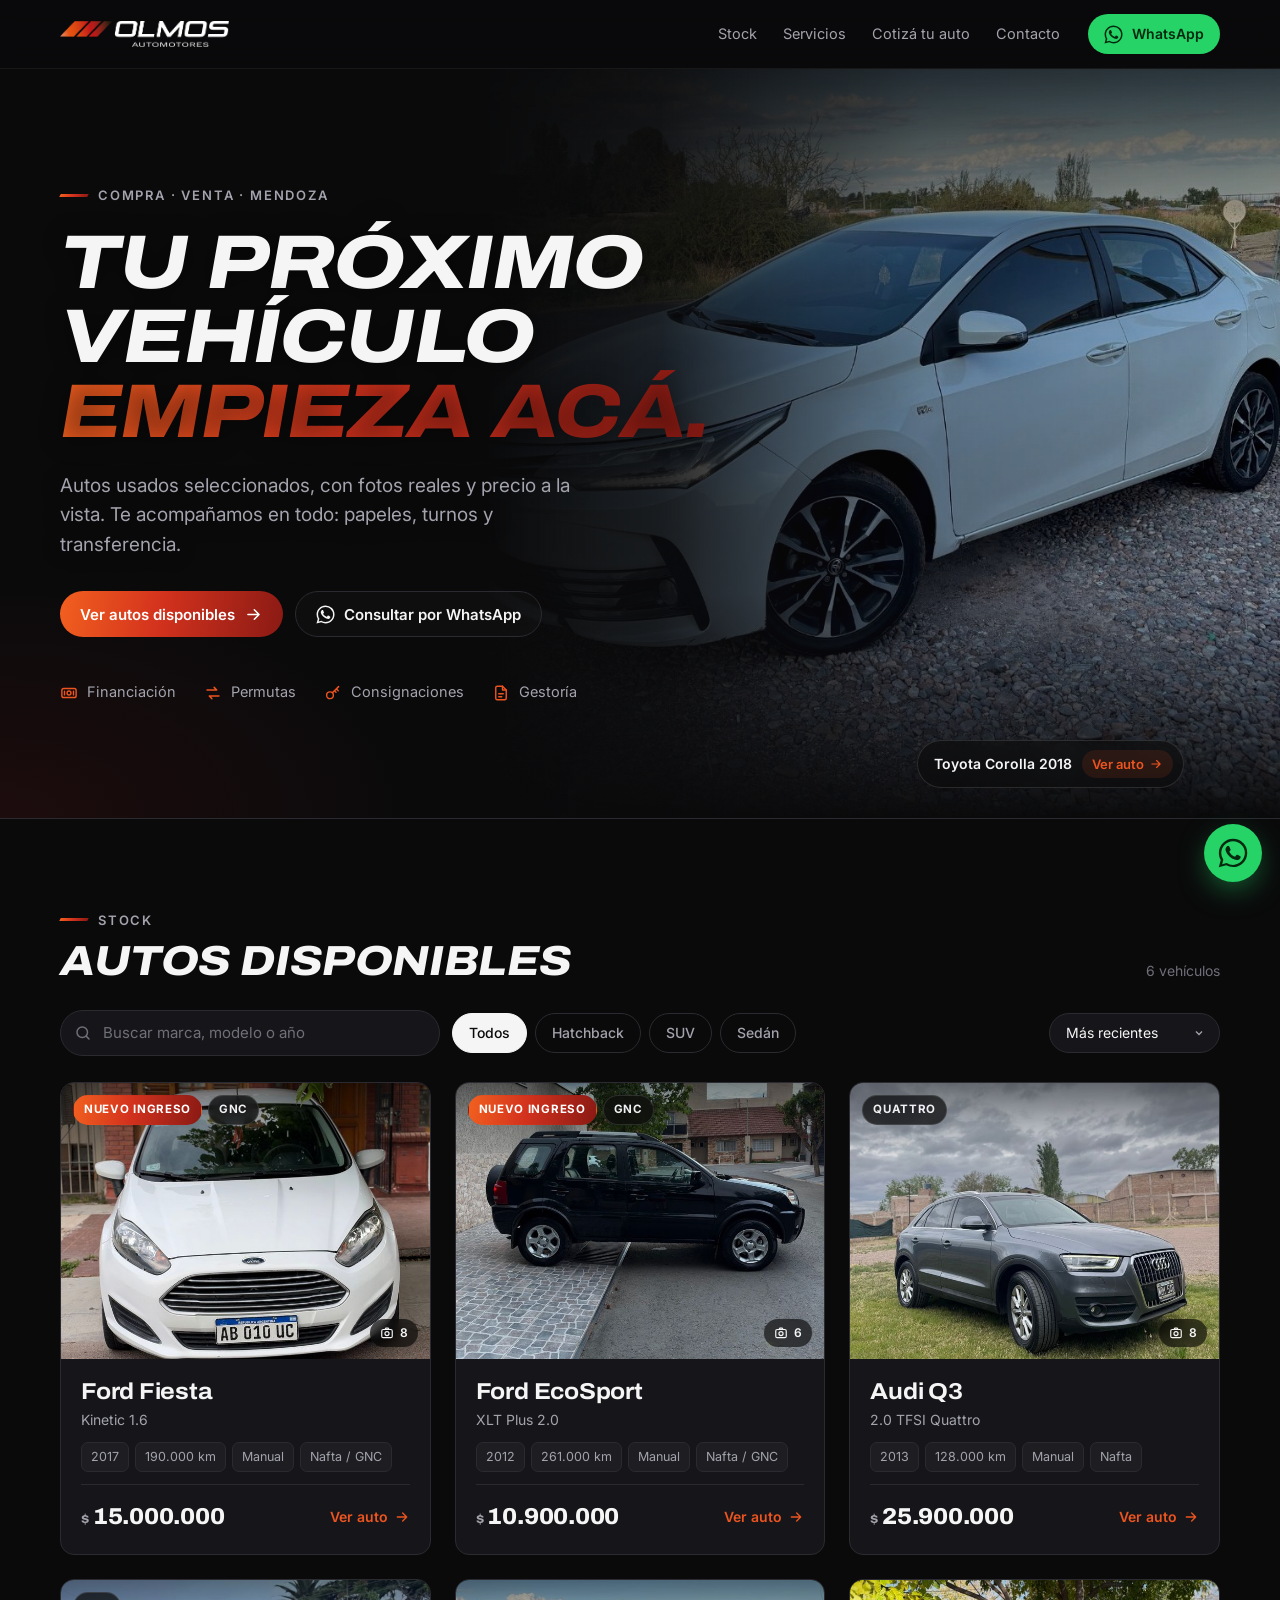
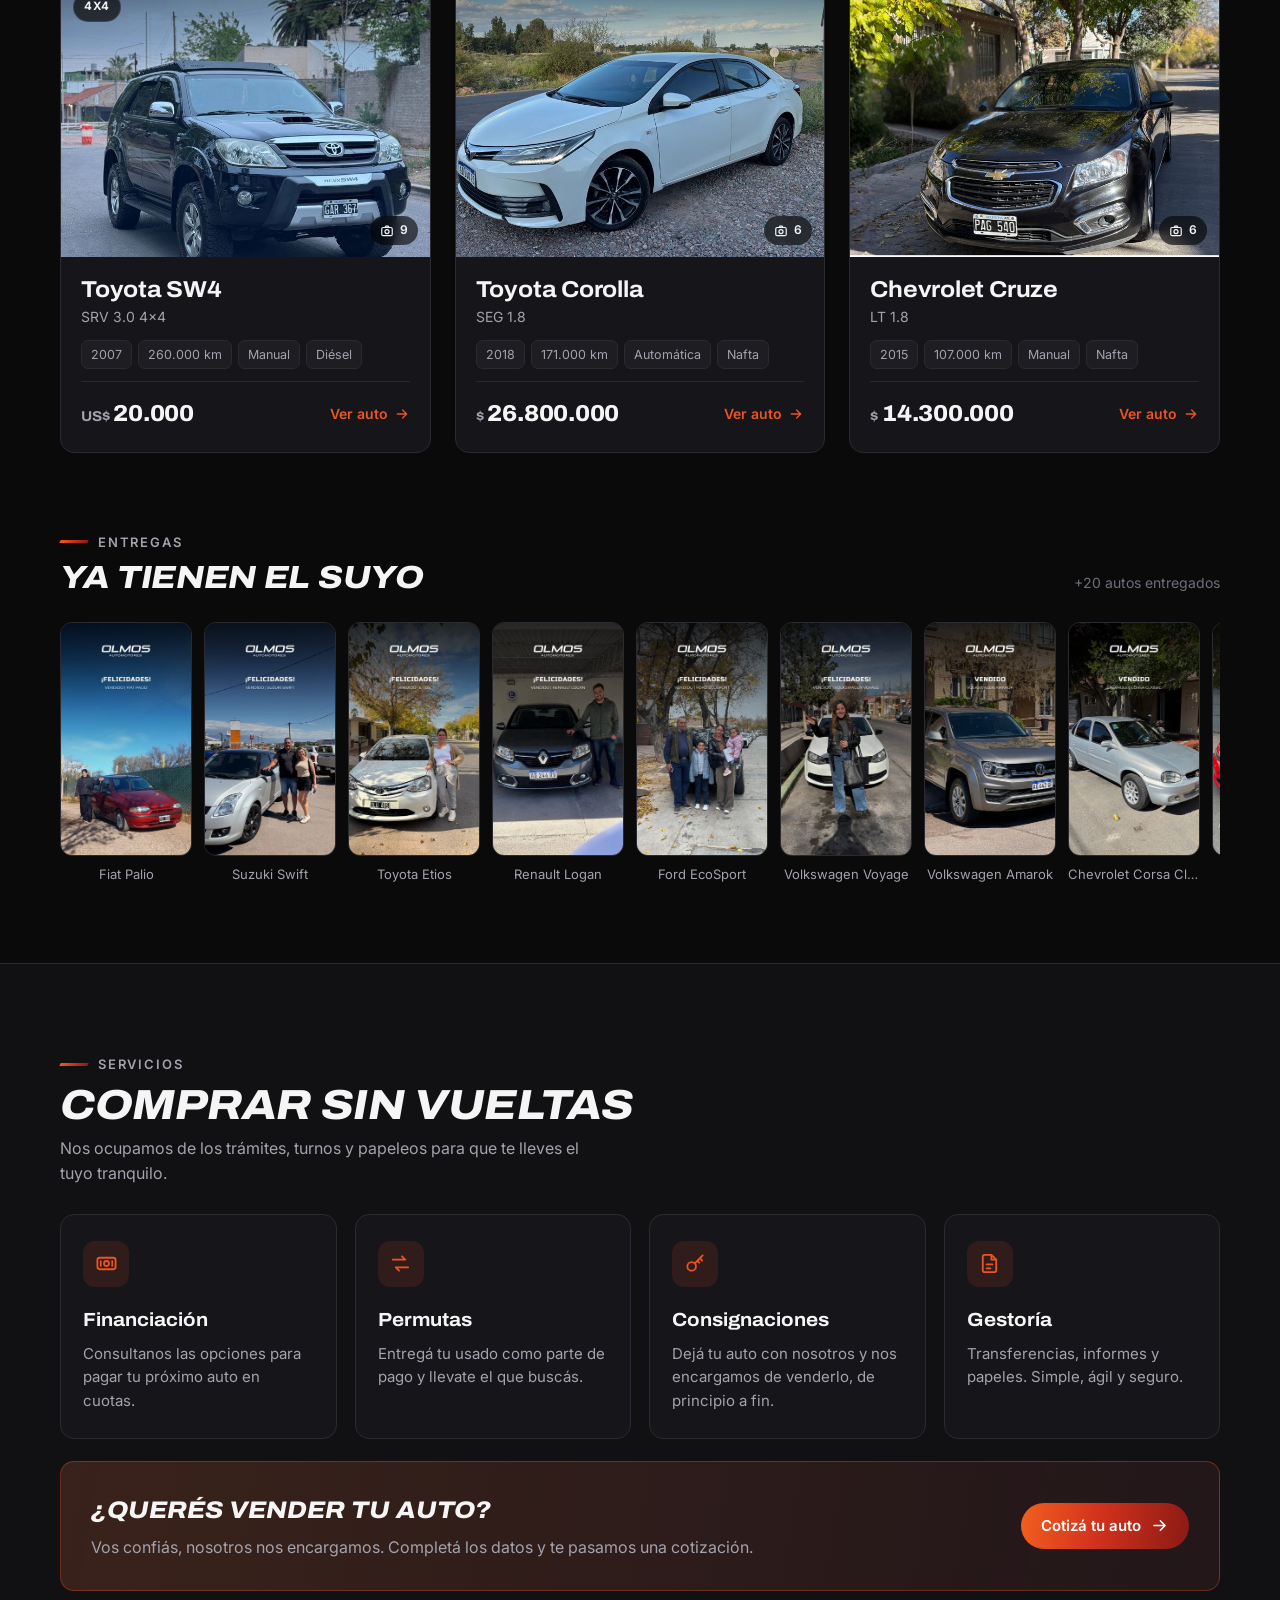
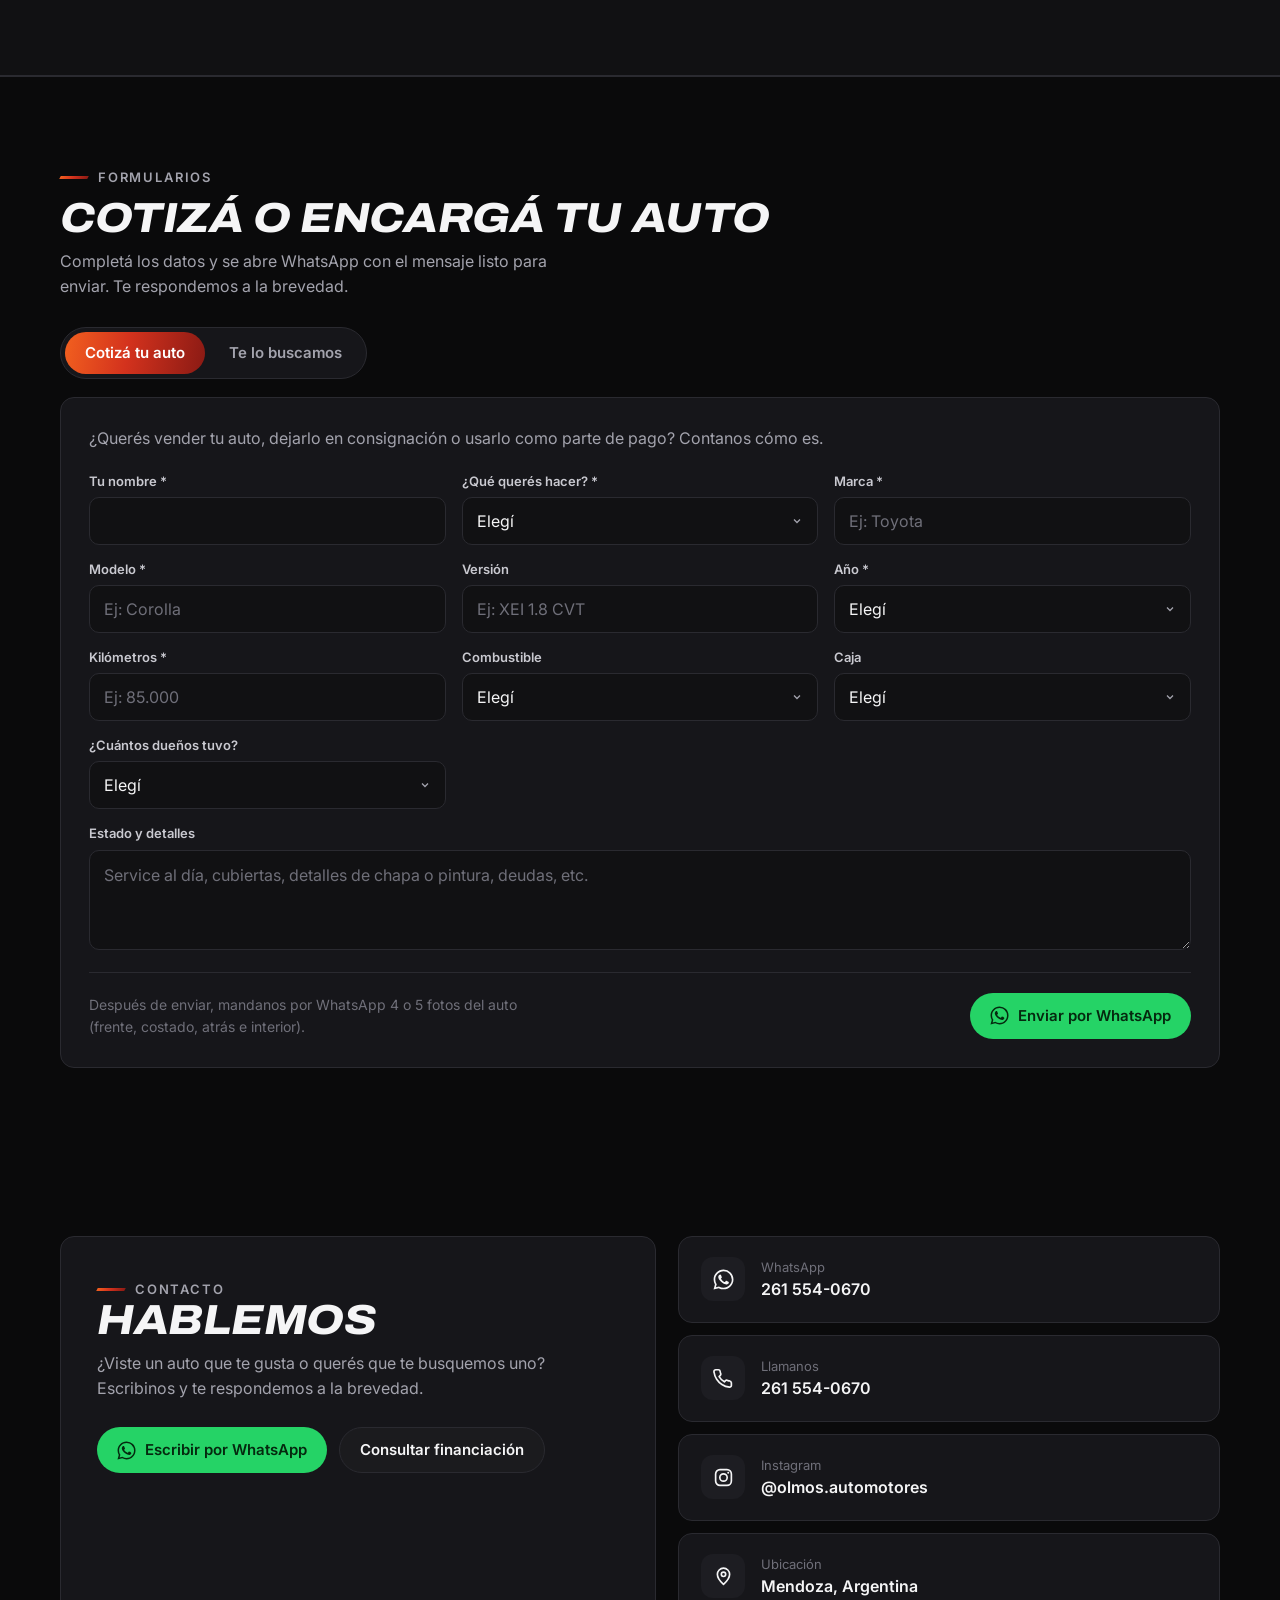
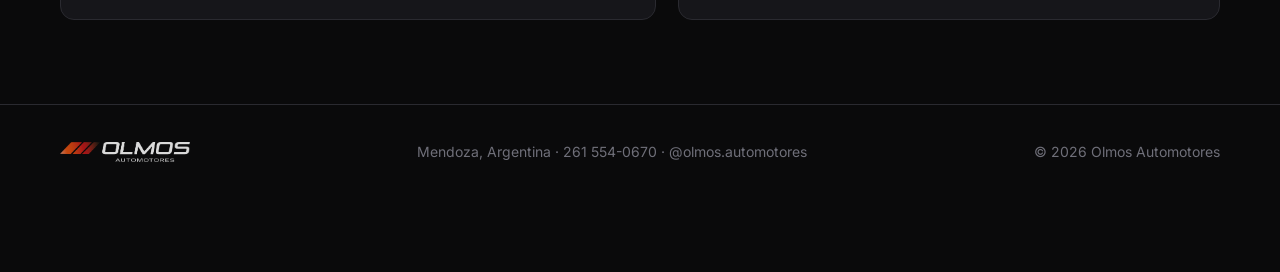
==== commit 8e3f6f50: "Entregas debajo del catálogo" ====
--- a/index.html
+++ b/index.html
@@ -19,7 +19,7 @@
 <link rel="icon" type="image/png" href="assets/icono.png">
 <link rel="apple-touch-icon" href="assets/apple-touch-icon.png">
 <link rel="preconnect" href="https://fonts.googleapis.com"><link rel="preconnect" href="https://fonts.gstatic.com" crossorigin><link href="https://fonts.googleapis.com/css2?family=Archivo:ital,wdth,wght@0,62..125,600..800;1,62..125,600..800&family=Inter:wght@400;500;600;700&display=swap" rel="stylesheet">
-<link rel="stylesheet" href="assets/style.css?v=13">
+<link rel="stylesheet" href="assets/style.css?v=14">
 </head>
 <body>
 <header class="top"><div class="wrap">
@@ -28,7 +28,7 @@
   <a class="btn btn-wa btn-sm" href="https://wa.me/5492615540670?text=Hola%21%20Quer%C3%ADa%20hacer%20una%20consulta." target="_blank" rel="noopener" aria-label="WhatsApp"><svg viewBox="0 0 24 24" fill="currentColor" aria-hidden="true"><path d="M17.47 14.38c-.3-.15-1.75-.86-2.02-.96-.27-.1-.47-.15-.67.15-.2.3-.77.96-.94 1.16-.17.2-.35.22-.64.07-.3-.15-1.25-.46-2.38-1.47-.88-.79-1.47-1.76-1.65-2.06-.17-.3-.02-.46.13-.6.13-.14.3-.35.45-.52.15-.18.2-.3.3-.5.1-.2.05-.37-.03-.52-.07-.15-.67-1.6-.92-2.2-.24-.58-.49-.5-.67-.5h-.57c-.2 0-.52.07-.8.37-.27.3-1.04 1.02-1.04 2.48s1.07 2.88 1.21 3.08c.15.2 2.1 3.2 5.08 4.49.71.3 1.26.49 1.7.63.71.22 1.36.19 1.87.12.57-.09 1.75-.72 2-1.41.25-.7.25-1.29.17-1.41-.07-.13-.27-.2-.57-.35M12.05 21.5h-.01a9.4 9.4 0 0 1-4.8-1.31l-.34-.2-3.57.93.95-3.48-.22-.36a9.4 9.4 0 0 1-1.44-5.02c0-5.2 4.23-9.43 9.44-9.43 2.52 0 4.89.98 6.67 2.77a9.37 9.37 0 0 1 2.76 6.67c0 5.2-4.23 9.43-9.44 9.43M20.08 3.9A11.3 11.3 0 0 0 12.05.58C5.79.58.7 5.67.7 11.92c0 2 .52 3.95 1.52 5.67L.6 23.42l5.96-1.56a11.3 11.3 0 0 0 5.48 1.4h.01c6.25 0 11.34-5.1 11.34-11.35 0-3.03-1.18-5.88-3.32-8.02"/></svg><span>WhatsApp</span></a>
 </div></header>
 <main>
-<section class="hero"><div class="hero-media" aria-hidden="true"><img src="assets/hero/ford-fiesta-kinetic-2017.jpg?v=13" alt="" width="1080" height="885" class=on fetchpriority=high><img data-src="assets/hero/ford-ecosport-xlt-plus-2012.jpg?v=13" alt="" width="1080" height="885"><img data-src="assets/hero/audi-q3-2013.jpg?v=13" alt="" width="1080" height="885"><img data-src="assets/hero/toyota-sw4-srv-2007.jpg?v=13" alt="" width="1080" height="885"><img data-src="assets/hero/toyota-corolla-seg-2018.jpg?v=13" alt="" width="1080" height="885"><img data-src="assets/hero/chevrolet-cruze-lt-2015.jpg?v=13" alt="" width="1080" height="885"></div><div class="hero-caps"><a class="hero-cap on" href="a/ford-fiesta-kinetic-2017/">Ford Fiesta 2017 <span>Ver auto <svg viewBox="0 0 24 24" fill="none" stroke="currentColor" stroke-width="2" stroke-linecap="round" stroke-linejoin="round" aria-hidden="true"><path d="M5 12h14M13 6l6 6-6 6"/></svg></span></a><a class="hero-cap" href="a/ford-ecosport-xlt-plus-2012/">Ford EcoSport 2012 <span>Ver auto <svg viewBox="0 0 24 24" fill="none" stroke="currentColor" stroke-width="2" stroke-linecap="round" stroke-linejoin="round" aria-hidden="true"><path d="M5 12h14M13 6l6 6-6 6"/></svg></span></a><a class="hero-cap" href="a/audi-q3-2013/">Audi Q3 2013 <span>Ver auto <svg viewBox="0 0 24 24" fill="none" stroke="currentColor" stroke-width="2" stroke-linecap="round" stroke-linejoin="round" aria-hidden="true"><path d="M5 12h14M13 6l6 6-6 6"/></svg></span></a><a class="hero-cap" href="a/toyota-sw4-srv-2007/">Toyota SW4 2007 <span>Ver auto <svg viewBox="0 0 24 24" fill="none" stroke="currentColor" stroke-width="2" stroke-linecap="round" stroke-linejoin="round" aria-hidden="true"><path d="M5 12h14M13 6l6 6-6 6"/></svg></span></a><a class="hero-cap" href="a/toyota-corolla-seg-2018/">Toyota Corolla 2018 <span>Ver auto <svg viewBox="0 0 24 24" fill="none" stroke="currentColor" stroke-width="2" stroke-linecap="round" stroke-linejoin="round" aria-hidden="true"><path d="M5 12h14M13 6l6 6-6 6"/></svg></span></a><a class="hero-cap" href="a/chevrolet-cruze-lt-2015/">Chevrolet Cruze 2015 <span>Ver auto <svg viewBox="0 0 24 24" fill="none" stroke="currentColor" stroke-width="2" stroke-linecap="round" stroke-linejoin="round" aria-hidden="true"><path d="M5 12h14M13 6l6 6-6 6"/></svg></span></a></div><div class="wrap">
+<section class="hero"><div class="hero-media" aria-hidden="true"><img src="assets/hero/ford-fiesta-kinetic-2017.jpg?v=14" alt="" width="1080" height="885" class=on fetchpriority=high><img data-src="assets/hero/ford-ecosport-xlt-plus-2012.jpg?v=14" alt="" width="1080" height="885"><img data-src="assets/hero/audi-q3-2013.jpg?v=14" alt="" width="1080" height="885"><img data-src="assets/hero/toyota-sw4-srv-2007.jpg?v=14" alt="" width="1080" height="885"><img data-src="assets/hero/toyota-corolla-seg-2018.jpg?v=14" alt="" width="1080" height="885"><img data-src="assets/hero/chevrolet-cruze-lt-2015.jpg?v=14" alt="" width="1080" height="885"></div><div class="hero-caps"><a class="hero-cap on" href="a/ford-fiesta-kinetic-2017/">Ford Fiesta 2017 <span>Ver auto <svg viewBox="0 0 24 24" fill="none" stroke="currentColor" stroke-width="2" stroke-linecap="round" stroke-linejoin="round" aria-hidden="true"><path d="M5 12h14M13 6l6 6-6 6"/></svg></span></a><a class="hero-cap" href="a/ford-ecosport-xlt-plus-2012/">Ford EcoSport 2012 <span>Ver auto <svg viewBox="0 0 24 24" fill="none" stroke="currentColor" stroke-width="2" stroke-linecap="round" stroke-linejoin="round" aria-hidden="true"><path d="M5 12h14M13 6l6 6-6 6"/></svg></span></a><a class="hero-cap" href="a/audi-q3-2013/">Audi Q3 2013 <span>Ver auto <svg viewBox="0 0 24 24" fill="none" stroke="currentColor" stroke-width="2" stroke-linecap="round" stroke-linejoin="round" aria-hidden="true"><path d="M5 12h14M13 6l6 6-6 6"/></svg></span></a><a class="hero-cap" href="a/toyota-sw4-srv-2007/">Toyota SW4 2007 <span>Ver auto <svg viewBox="0 0 24 24" fill="none" stroke="currentColor" stroke-width="2" stroke-linecap="round" stroke-linejoin="round" aria-hidden="true"><path d="M5 12h14M13 6l6 6-6 6"/></svg></span></a><a class="hero-cap" href="a/toyota-corolla-seg-2018/">Toyota Corolla 2018 <span>Ver auto <svg viewBox="0 0 24 24" fill="none" stroke="currentColor" stroke-width="2" stroke-linecap="round" stroke-linejoin="round" aria-hidden="true"><path d="M5 12h14M13 6l6 6-6 6"/></svg></span></a><a class="hero-cap" href="a/chevrolet-cruze-lt-2015/">Chevrolet Cruze 2015 <span>Ver auto <svg viewBox="0 0 24 24" fill="none" stroke="currentColor" stroke-width="2" stroke-linecap="round" stroke-linejoin="round" aria-hidden="true"><path d="M5 12h14M13 6l6 6-6 6"/></svg></span></a></div><div class="wrap">
   <span class="eyebrow">Compra · Venta · Mendoza</span>
   <h1>Tu próximo vehículo <span>empieza acá.</span></h1>
   <p class="lead">Autos usados seleccionados, con fotos reales y precio a la vista. Te acompañamos en todo: papeles, turnos y transferencia.</p>
@@ -100,6 +100,11 @@
     <div class="empty" id="empty" hidden>No encontramos autos con esa búsqueda.<br>Escribinos y te avisamos cuando entre uno.</div>
   </div>
 </div></section>
+<section class="sec ents" id="entregas"><div class="wrap">
+  <div class="sec-head"><div><span class="eyebrow">Entregas</span><h2>Ya tienen el suyo</h2></div><span class="count">+20 autos entregados</span></div>
+  <ul class="ent-row"><li><button type="button" data-i="0" data-full="entregas/1.jpg" aria-label="Entrega: Fiat Palio"><img src="entregas/t/1.jpg" alt="Entrega de un Fiat Palio" loading="lazy" width="300" height="533"></button><span>Fiat Palio</span></li><li><button type="button" data-i="1" data-full="entregas/2.jpg" aria-label="Entrega: Suzuki Swift"><img src="entregas/t/2.jpg" alt="Entrega de un Suzuki Swift" loading="lazy" width="300" height="533"></button><span>Suzuki Swift</span></li><li><button type="button" data-i="2" data-full="entregas/3.jpg" aria-label="Entrega: Toyota Etios"><img src="entregas/t/3.jpg" alt="Entrega de un Toyota Etios" loading="lazy" width="300" height="533"></button><span>Toyota Etios</span></li><li><button type="button" data-i="3" data-full="entregas/4.jpg" aria-label="Entrega: Renault Logan"><img src="entregas/t/4.jpg" alt="Entrega de un Renault Logan" loading="lazy" width="300" height="533"></button><span>Renault Logan</span></li><li><button type="button" data-i="4" data-full="entregas/5.jpg" aria-label="Entrega: Ford EcoSport"><img src="entregas/t/5.jpg" alt="Entrega de un Ford EcoSport" loading="lazy" width="300" height="533"></button><span>Ford EcoSport</span></li><li><button type="button" data-i="5" data-full="entregas/6.jpg" aria-label="Entrega: Volkswagen Voyage"><img src="entregas/t/6.jpg" alt="Entrega de un Volkswagen Voyage" loading="lazy" width="300" height="533"></button><span>Volkswagen Voyage</span></li><li><button type="button" data-i="6" data-full="entregas/7.jpg" aria-label="Entrega: Volkswagen Amarok"><img src="entregas/t/7.jpg" alt="Entrega de un Volkswagen Amarok" loading="lazy" width="300" height="533"></button><span>Volkswagen Amarok</span></li><li><button type="button" data-i="7" data-full="entregas/8.jpg" aria-label="Entrega: Chevrolet Corsa Classic"><img src="entregas/t/8.jpg" alt="Entrega de un Chevrolet Corsa Classic" loading="lazy" width="300" height="533"></button><span>Chevrolet Corsa Classic</span></li><li><button type="button" data-i="8" data-full="entregas/9.jpg" aria-label="Entrega: Fiat Cronos"><img src="entregas/t/9.jpg" alt="Entrega de un Fiat Cronos" loading="lazy" width="300" height="533"></button><span>Fiat Cronos</span></li><li><button type="button" data-i="9" data-full="entregas/10.jpg" aria-label="Entrega: Toyota Corolla"><img src="entregas/t/10.jpg" alt="Entrega de un Toyota Corolla" loading="lazy" width="300" height="533"></button><span>Toyota Corolla</span></li><li><button type="button" data-i="10" data-full="entregas/11.jpg" aria-label="Entrega: Peugeot 308"><img src="entregas/t/11.jpg" alt="Entrega de un Peugeot 308" loading="lazy" width="300" height="533"></button><span>Peugeot 308</span></li><li><button type="button" data-i="11" data-full="entregas/12.jpg" aria-label="Entrega: Ford EcoSport"><img src="entregas/t/12.jpg" alt="Entrega de un Ford EcoSport" loading="lazy" width="300" height="533"></button><span>Ford EcoSport</span></li></ul>
+</div></section>
+<div class="lb" role="dialog" aria-label="Entregas"><img alt=""><button class="x" type="button" aria-label="Cerrar"><svg viewBox="0 0 24 24" fill="none" stroke="currentColor" stroke-width="2.2" stroke-linecap="round" aria-hidden="true"><path d="M18 6 6 18M6 6l12 12"/></svg></button><button class="arrow prev" type="button" aria-label="Anterior"><svg viewBox="0 0 24 24" fill="none" stroke="currentColor" stroke-width="2.2" stroke-linecap="round" stroke-linejoin="round" aria-hidden="true"><path d="m15 18-6-6 6-6"/></svg></button><button class="arrow next" type="button" aria-label="Siguiente"><svg viewBox="0 0 24 24" fill="none" stroke="currentColor" stroke-width="2.2" stroke-linecap="round" stroke-linejoin="round" aria-hidden="true"><path d="m9 18 6-6-6-6"/></svg></button><span class="counter"></span></div>
 
 <section class="sec svc" id="servicios"><div class="wrap">
   <div class="sec-head"><div><span class="eyebrow">Servicios</span><h2>Comprar sin vueltas</h2><p class="sec-sub">Nos ocupamos de los trámites, turnos y papeleos para que te lleves el tuyo tranquilo.</p></div></div>
@@ -153,11 +158,6 @@
       <button class="btn btn-wa" type="submit"><svg viewBox="0 0 24 24" fill="currentColor" aria-hidden="true"><path d="M17.47 14.38c-.3-.15-1.75-.86-2.02-.96-.27-.1-.47-.15-.67.15-.2.3-.77.96-.94 1.16-.17.2-.35.22-.64.07-.3-.15-1.25-.46-2.38-1.47-.88-.79-1.47-1.76-1.65-2.06-.17-.3-.02-.46.13-.6.13-.14.3-.35.45-.52.15-.18.2-.3.3-.5.1-.2.05-.37-.03-.52-.07-.15-.67-1.6-.92-2.2-.24-.58-.49-.5-.67-.5h-.57c-.2 0-.52.07-.8.37-.27.3-1.04 1.02-1.04 2.48s1.07 2.88 1.21 3.08c.15.2 2.1 3.2 5.08 4.49.71.3 1.26.49 1.7.63.71.22 1.36.19 1.87.12.57-.09 1.75-.72 2-1.41.25-.7.25-1.29.17-1.41-.07-.13-.27-.2-.57-.35M12.05 21.5h-.01a9.4 9.4 0 0 1-4.8-1.31l-.34-.2-3.57.93.95-3.48-.22-.36a9.4 9.4 0 0 1-1.44-5.02c0-5.2 4.23-9.43 9.44-9.43 2.52 0 4.89.98 6.67 2.77a9.37 9.37 0 0 1 2.76 6.67c0 5.2-4.23 9.43-9.44 9.43M20.08 3.9A11.3 11.3 0 0 0 12.05.58C5.79.58.7 5.67.7 11.92c0 2 .52 3.95 1.52 5.67L.6 23.42l5.96-1.56a11.3 11.3 0 0 0 5.48 1.4h.01c6.25 0 11.34-5.1 11.34-11.35 0-3.03-1.18-5.88-3.32-8.02"/></svg> Enviar por WhatsApp</button></div>
   </form>
 </div></section>
-<section class="sec ents" id="entregas"><div class="wrap">
-  <div class="sec-head"><div><span class="eyebrow">Entregas</span><h2>Ya tienen el suyo</h2></div><span class="count">+20 autos entregados</span></div>
-  <ul class="ent-row"><li><button type="button" data-i="0" data-full="entregas/1.jpg" aria-label="Entrega: Fiat Palio"><img src="entregas/t/1.jpg" alt="Entrega de un Fiat Palio" loading="lazy" width="300" height="533"></button><span>Fiat Palio</span></li><li><button type="button" data-i="1" data-full="entregas/2.jpg" aria-label="Entrega: Suzuki Swift"><img src="entregas/t/2.jpg" alt="Entrega de un Suzuki Swift" loading="lazy" width="300" height="533"></button><span>Suzuki Swift</span></li><li><button type="button" data-i="2" data-full="entregas/3.jpg" aria-label="Entrega: Toyota Etios"><img src="entregas/t/3.jpg" alt="Entrega de un Toyota Etios" loading="lazy" width="300" height="533"></button><span>Toyota Etios</span></li><li><button type="button" data-i="3" data-full="entregas/4.jpg" aria-label="Entrega: Renault Logan"><img src="entregas/t/4.jpg" alt="Entrega de un Renault Logan" loading="lazy" width="300" height="533"></button><span>Renault Logan</span></li><li><button type="button" data-i="4" data-full="entregas/5.jpg" aria-label="Entrega: Ford EcoSport"><img src="entregas/t/5.jpg" alt="Entrega de un Ford EcoSport" loading="lazy" width="300" height="533"></button><span>Ford EcoSport</span></li><li><button type="button" data-i="5" data-full="entregas/6.jpg" aria-label="Entrega: Volkswagen Voyage"><img src="entregas/t/6.jpg" alt="Entrega de un Volkswagen Voyage" loading="lazy" width="300" height="533"></button><span>Volkswagen Voyage</span></li><li><button type="button" data-i="6" data-full="entregas/7.jpg" aria-label="Entrega: Volkswagen Amarok"><img src="entregas/t/7.jpg" alt="Entrega de un Volkswagen Amarok" loading="lazy" width="300" height="533"></button><span>Volkswagen Amarok</span></li><li><button type="button" data-i="7" data-full="entregas/8.jpg" aria-label="Entrega: Chevrolet Corsa Classic"><img src="entregas/t/8.jpg" alt="Entrega de un Chevrolet Corsa Classic" loading="lazy" width="300" height="533"></button><span>Chevrolet Corsa Classic</span></li><li><button type="button" data-i="8" data-full="entregas/9.jpg" aria-label="Entrega: Fiat Cronos"><img src="entregas/t/9.jpg" alt="Entrega de un Fiat Cronos" loading="lazy" width="300" height="533"></button><span>Fiat Cronos</span></li><li><button type="button" data-i="9" data-full="entregas/10.jpg" aria-label="Entrega: Toyota Corolla"><img src="entregas/t/10.jpg" alt="Entrega de un Toyota Corolla" loading="lazy" width="300" height="533"></button><span>Toyota Corolla</span></li><li><button type="button" data-i="10" data-full="entregas/11.jpg" aria-label="Entrega: Peugeot 308"><img src="entregas/t/11.jpg" alt="Entrega de un Peugeot 308" loading="lazy" width="300" height="533"></button><span>Peugeot 308</span></li><li><button type="button" data-i="11" data-full="entregas/12.jpg" aria-label="Entrega: Ford EcoSport"><img src="entregas/t/12.jpg" alt="Entrega de un Ford EcoSport" loading="lazy" width="300" height="533"></button><span>Ford EcoSport</span></li></ul>
-</div></section>
-<div class="lb" role="dialog" aria-label="Entregas"><img alt=""><button class="x" type="button" aria-label="Cerrar"><svg viewBox="0 0 24 24" fill="none" stroke="currentColor" stroke-width="2.2" stroke-linecap="round" aria-hidden="true"><path d="M18 6 6 18M6 6l12 12"/></svg></button><button class="arrow prev" type="button" aria-label="Anterior"><svg viewBox="0 0 24 24" fill="none" stroke="currentColor" stroke-width="2.2" stroke-linecap="round" stroke-linejoin="round" aria-hidden="true"><path d="m15 18-6-6 6-6"/></svg></button><button class="arrow next" type="button" aria-label="Siguiente"><svg viewBox="0 0 24 24" fill="none" stroke="currentColor" stroke-width="2.2" stroke-linecap="round" stroke-linejoin="round" aria-hidden="true"><path d="m9 18 6-6-6-6"/></svg></button><span class="counter"></span></div>
 <section class="sec" id="contacto"><div class="wrap contact-grid">
   <div class="contact-main"><span class="eyebrow">Contacto</span><h2>Hablemos</h2>
     <p class="sec-sub">¿Viste un auto que te gusta o querés que te busquemos uno? Escribinos y te respondemos a la brevedad.</p>
@@ -177,6 +177,6 @@
   <div>© 2026 Olmos Automotores</div>
 </div></footer>
 <a class="fab" href="https://wa.me/5492615540670?text=Hola%21%20Vi%20la%20p%C3%A1gina%20y%20quer%C3%ADa%20consultar%20por%20un%20veh%C3%ADculo." target="_blank" rel="noopener" aria-label="Escribinos por WhatsApp"><svg viewBox="0 0 24 24" fill="currentColor" aria-hidden="true"><path d="M17.47 14.38c-.3-.15-1.75-.86-2.02-.96-.27-.1-.47-.15-.67.15-.2.3-.77.96-.94 1.16-.17.2-.35.22-.64.07-.3-.15-1.25-.46-2.38-1.47-.88-.79-1.47-1.76-1.65-2.06-.17-.3-.02-.46.13-.6.13-.14.3-.35.45-.52.15-.18.2-.3.3-.5.1-.2.05-.37-.03-.52-.07-.15-.67-1.6-.92-2.2-.24-.58-.49-.5-.67-.5h-.57c-.2 0-.52.07-.8.37-.27.3-1.04 1.02-1.04 2.48s1.07 2.88 1.21 3.08c.15.2 2.1 3.2 5.08 4.49.71.3 1.26.49 1.7.63.71.22 1.36.19 1.87.12.57-.09 1.75-.72 2-1.41.25-.7.25-1.29.17-1.41-.07-.13-.27-.2-.57-.35M12.05 21.5h-.01a9.4 9.4 0 0 1-4.8-1.31l-.34-.2-3.57.93.95-3.48-.22-.36a9.4 9.4 0 0 1-1.44-5.02c0-5.2 4.23-9.43 9.44-9.43 2.52 0 4.89.98 6.67 2.77a9.37 9.37 0 0 1 2.76 6.67c0 5.2-4.23 9.43-9.44 9.43M20.08 3.9A11.3 11.3 0 0 0 12.05.58C5.79.58.7 5.67.7 11.92c0 2 .52 3.95 1.52 5.67L.6 23.42l5.96-1.56a11.3 11.3 0 0 0 5.48 1.4h.01c6.25 0 11.34-5.1 11.34-11.35 0-3.03-1.18-5.88-3.32-8.02"/></svg></a>
-<script src="assets/app.js?v=13" defer></script>
+<script src="assets/app.js?v=14" defer></script>
 </body>
 </html>
--- a/assets/style.css
+++ b/assets/style.css
@@ -277,7 +277,8 @@
 .hint{margin:0;color:var(--dim);font-size:14px;max-width:52ch}
 
 /* ---------- Entregas ---------- */
-.ents{padding:64px 0}
+.ents{padding:24px 0 72px}
+#stock{padding-bottom:48px}
 .ents h2{font-size:clamp(24px,3vw,32px)}
 .ent-row{list-style:none;margin:0;padding:0 0 6px;display:flex;gap:12px;overflow-x:auto;scroll-snap-type:x mandatory;scrollbar-width:thin;scrollbar-color:var(--line) transparent}
 .ent-row li{flex:0 0 132px;min-width:0;scroll-snap-align:start;display:flex;flex-direction:column;gap:8px}
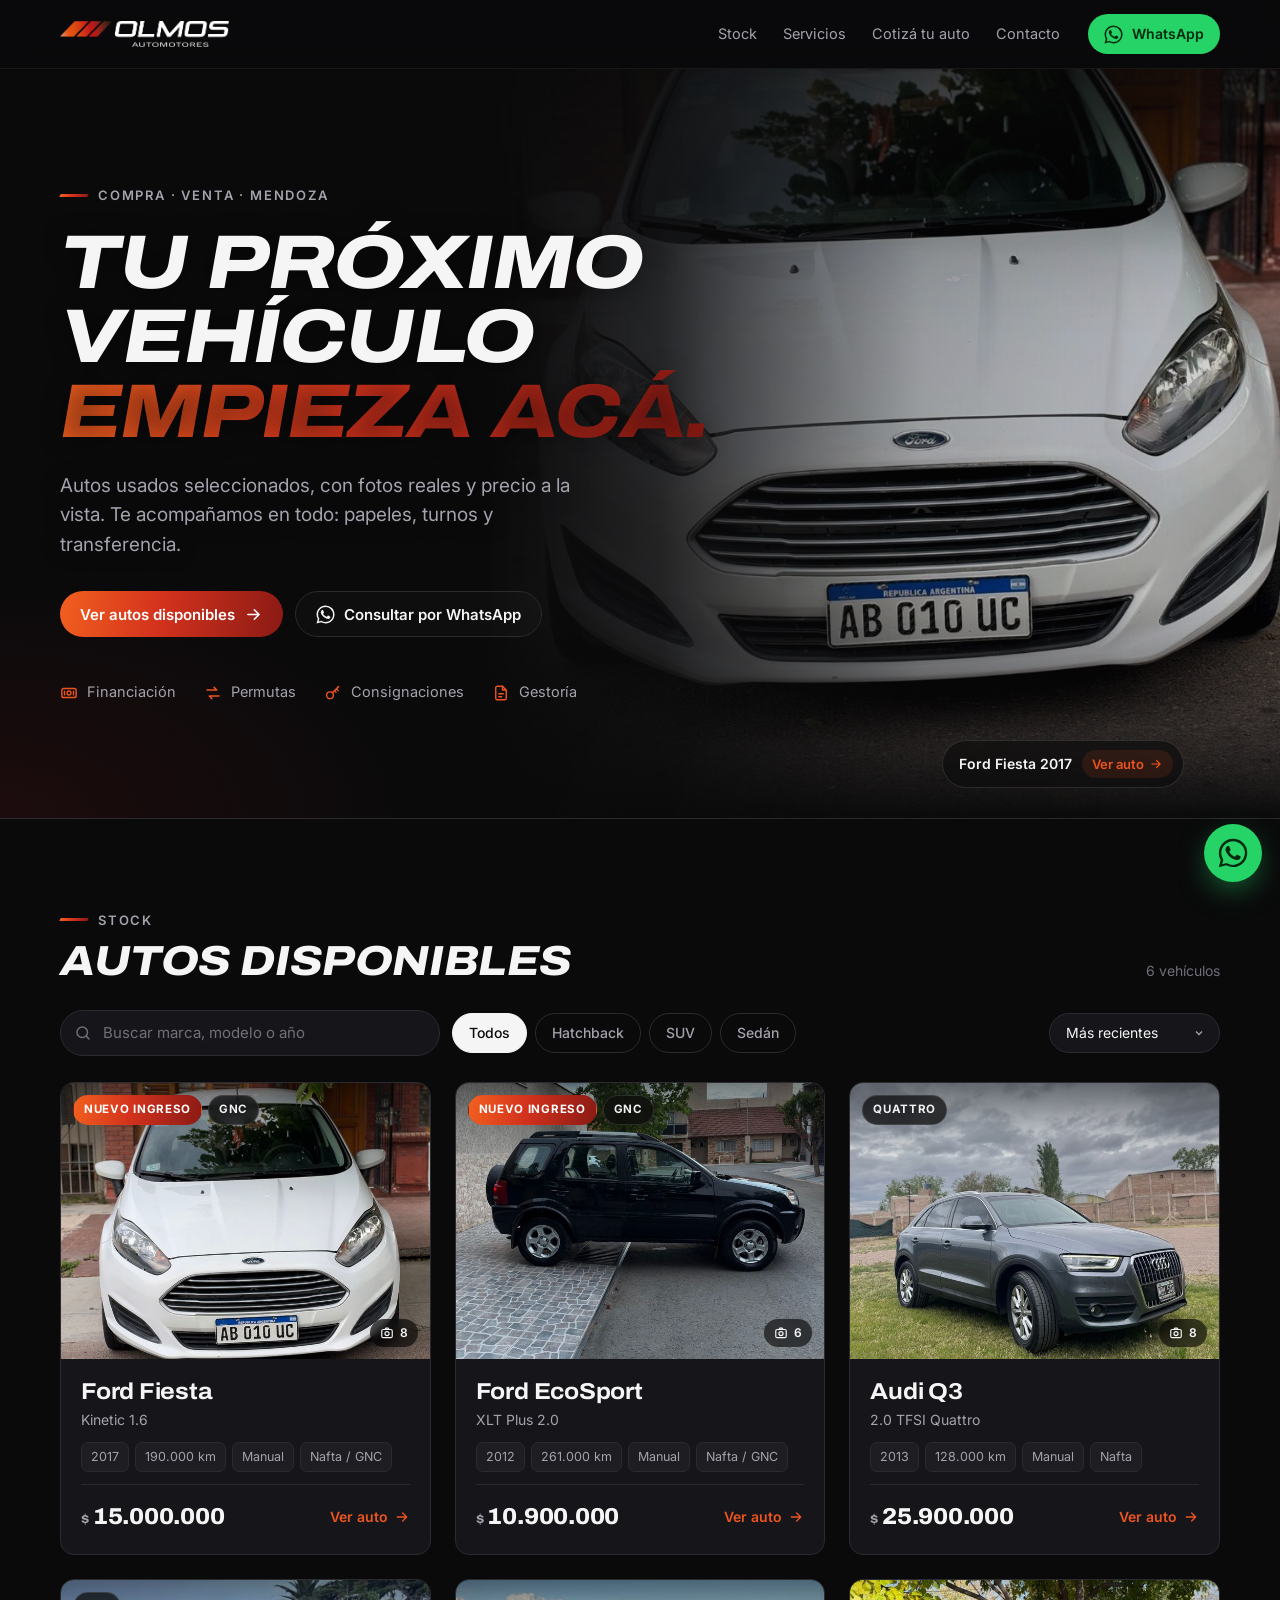
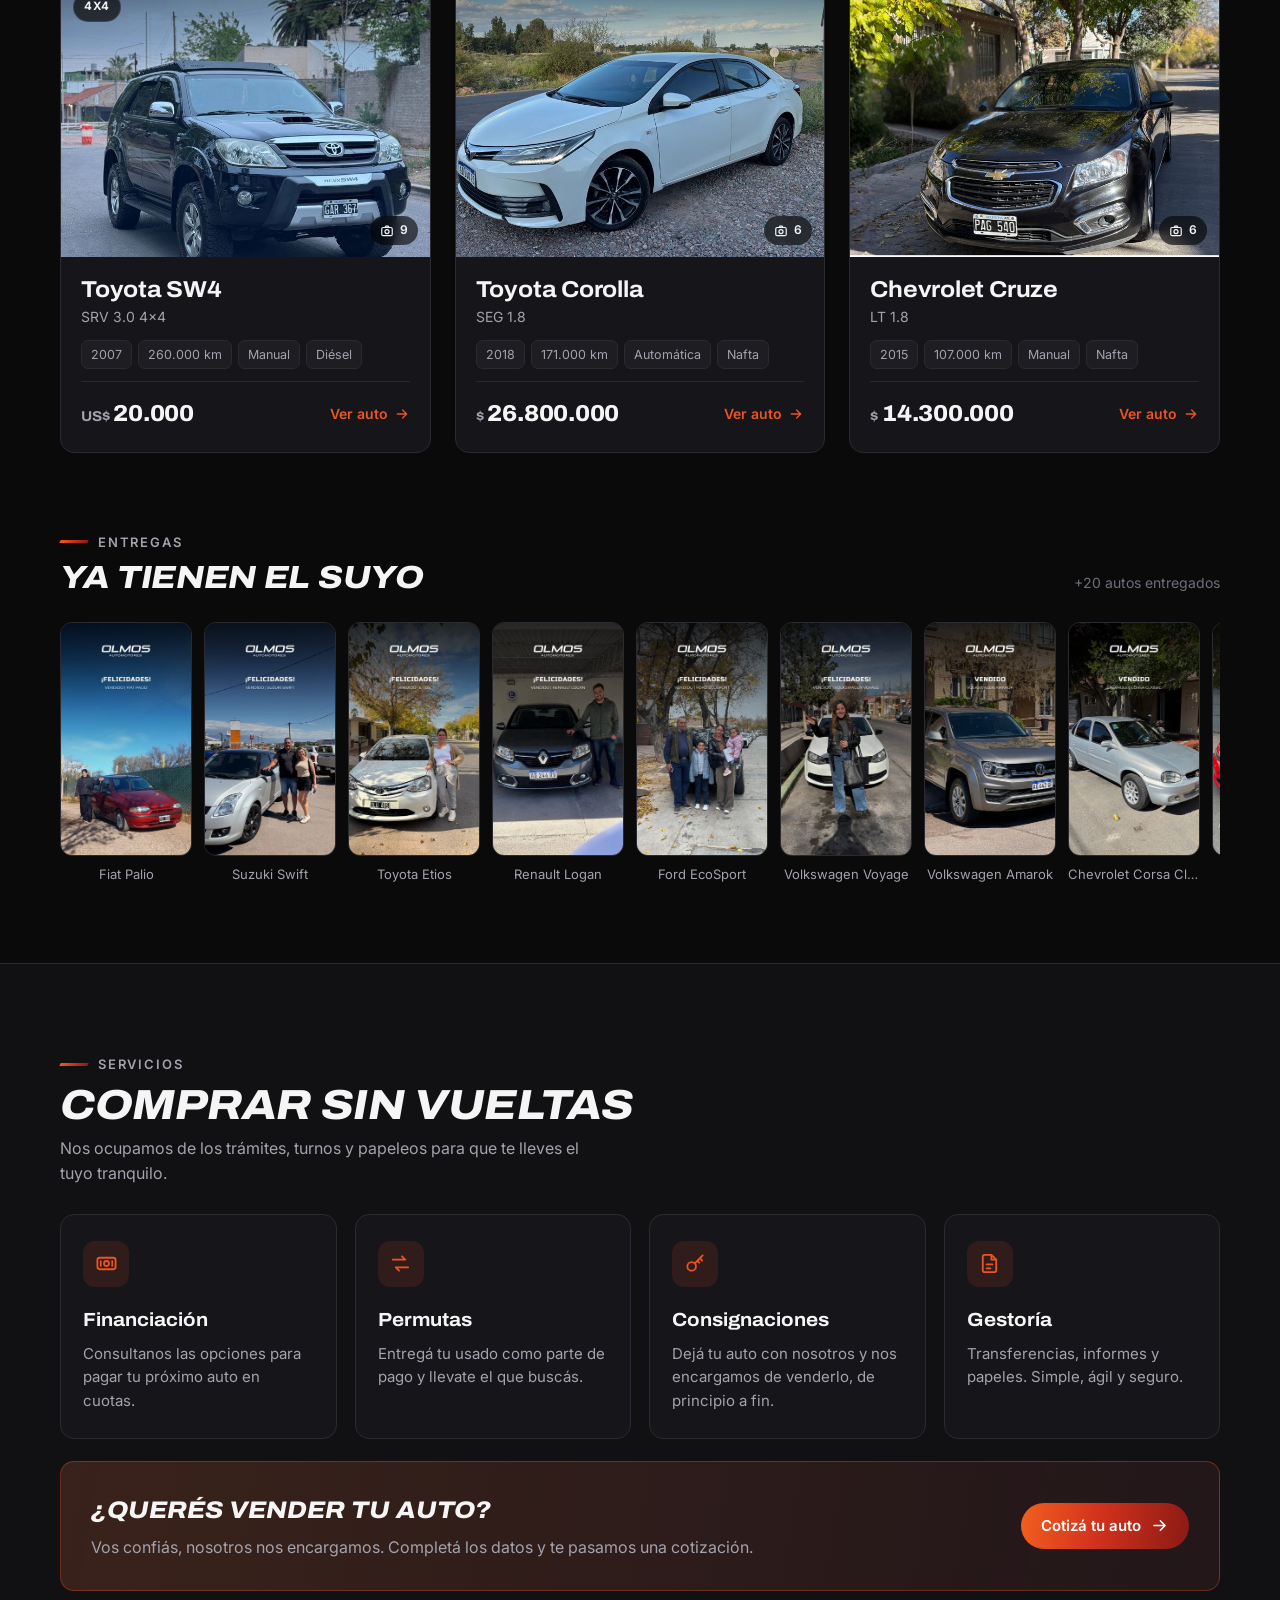
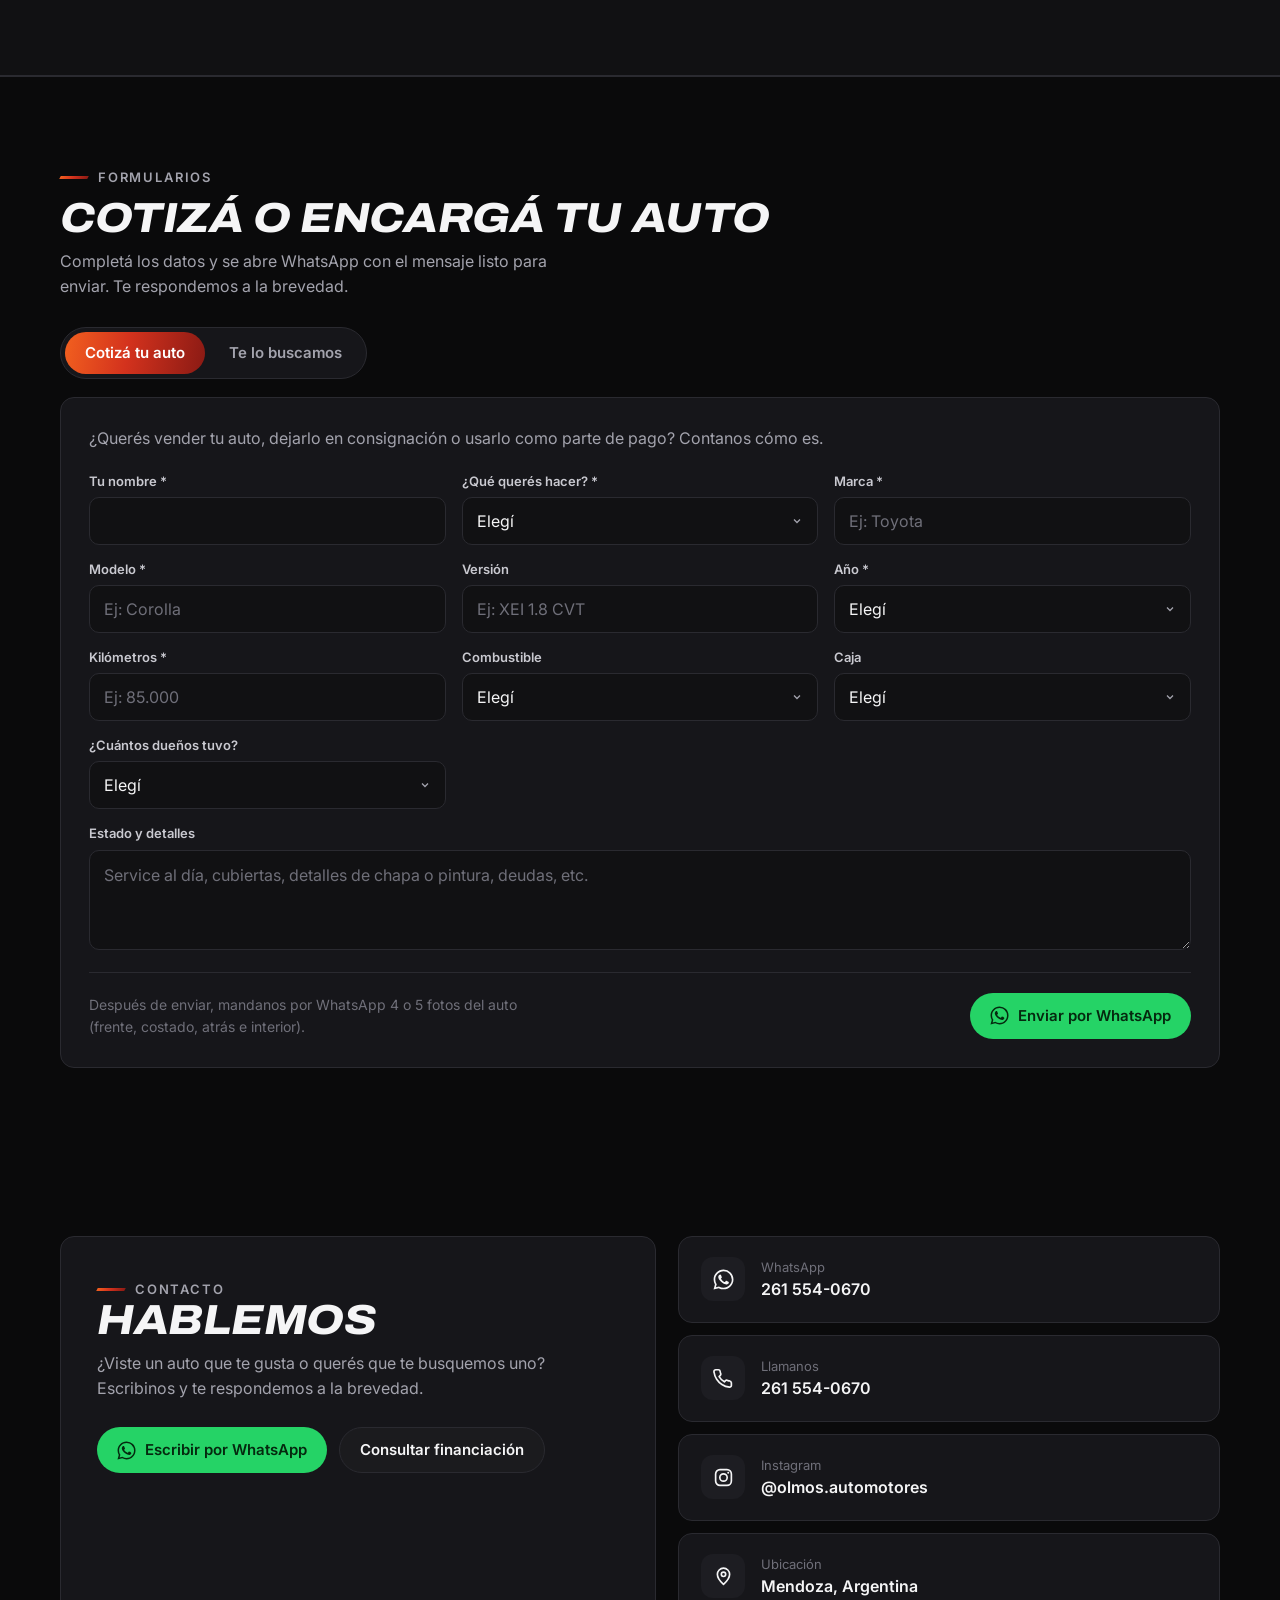
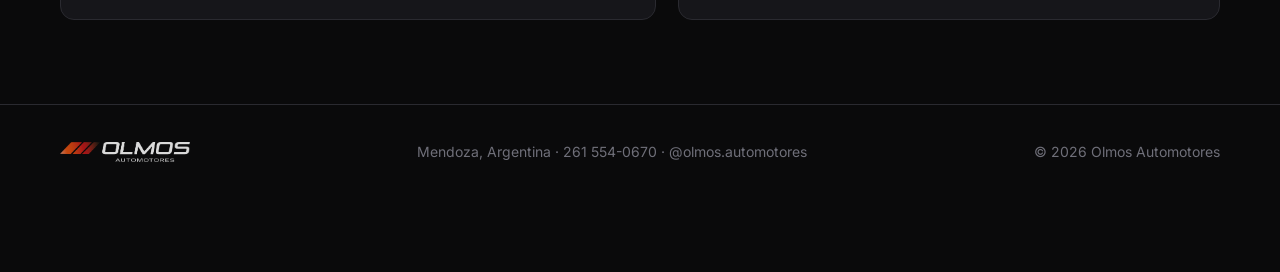
==== commit 4e76ca28: "Entregas más pegadas al catálogo en celular" ====
--- a/index.html
+++ b/index.html
@@ -19,7 +19,7 @@
 <link rel="icon" type="image/png" href="assets/icono.png">
 <link rel="apple-touch-icon" href="assets/apple-touch-icon.png">
 <link rel="preconnect" href="https://fonts.googleapis.com"><link rel="preconnect" href="https://fonts.gstatic.com" crossorigin><link href="https://fonts.googleapis.com/css2?family=Archivo:ital,wdth,wght@0,62..125,600..800;1,62..125,600..800&family=Inter:wght@400;500;600;700&display=swap" rel="stylesheet">
-<link rel="stylesheet" href="assets/style.css?v=14">
+<link rel="stylesheet" href="assets/style.css?v=15">
 </head>
 <body>
 <header class="top"><div class="wrap">
@@ -28,7 +28,7 @@
   <a class="btn btn-wa btn-sm" href="https://wa.me/5492615540670?text=Hola%21%20Quer%C3%ADa%20hacer%20una%20consulta." target="_blank" rel="noopener" aria-label="WhatsApp"><svg viewBox="0 0 24 24" fill="currentColor" aria-hidden="true"><path d="M17.47 14.38c-.3-.15-1.75-.86-2.02-.96-.27-.1-.47-.15-.67.15-.2.3-.77.96-.94 1.16-.17.2-.35.22-.64.07-.3-.15-1.25-.46-2.38-1.47-.88-.79-1.47-1.76-1.65-2.06-.17-.3-.02-.46.13-.6.13-.14.3-.35.45-.52.15-.18.2-.3.3-.5.1-.2.05-.37-.03-.52-.07-.15-.67-1.6-.92-2.2-.24-.58-.49-.5-.67-.5h-.57c-.2 0-.52.07-.8.37-.27.3-1.04 1.02-1.04 2.48s1.07 2.88 1.21 3.08c.15.2 2.1 3.2 5.08 4.49.71.3 1.26.49 1.7.63.71.22 1.36.19 1.87.12.57-.09 1.75-.72 2-1.41.25-.7.25-1.29.17-1.41-.07-.13-.27-.2-.57-.35M12.05 21.5h-.01a9.4 9.4 0 0 1-4.8-1.31l-.34-.2-3.57.93.95-3.48-.22-.36a9.4 9.4 0 0 1-1.44-5.02c0-5.2 4.23-9.43 9.44-9.43 2.52 0 4.89.98 6.67 2.77a9.37 9.37 0 0 1 2.76 6.67c0 5.2-4.23 9.43-9.44 9.43M20.08 3.9A11.3 11.3 0 0 0 12.05.58C5.79.58.7 5.67.7 11.92c0 2 .52 3.95 1.52 5.67L.6 23.42l5.96-1.56a11.3 11.3 0 0 0 5.48 1.4h.01c6.25 0 11.34-5.1 11.34-11.35 0-3.03-1.18-5.88-3.32-8.02"/></svg><span>WhatsApp</span></a>
 </div></header>
 <main>
-<section class="hero"><div class="hero-media" aria-hidden="true"><img src="assets/hero/ford-fiesta-kinetic-2017.jpg?v=14" alt="" width="1080" height="885" class=on fetchpriority=high><img data-src="assets/hero/ford-ecosport-xlt-plus-2012.jpg?v=14" alt="" width="1080" height="885"><img data-src="assets/hero/audi-q3-2013.jpg?v=14" alt="" width="1080" height="885"><img data-src="assets/hero/toyota-sw4-srv-2007.jpg?v=14" alt="" width="1080" height="885"><img data-src="assets/hero/toyota-corolla-seg-2018.jpg?v=14" alt="" width="1080" height="885"><img data-src="assets/hero/chevrolet-cruze-lt-2015.jpg?v=14" alt="" width="1080" height="885"></div><div class="hero-caps"><a class="hero-cap on" href="a/ford-fiesta-kinetic-2017/">Ford Fiesta 2017 <span>Ver auto <svg viewBox="0 0 24 24" fill="none" stroke="currentColor" stroke-width="2" stroke-linecap="round" stroke-linejoin="round" aria-hidden="true"><path d="M5 12h14M13 6l6 6-6 6"/></svg></span></a><a class="hero-cap" href="a/ford-ecosport-xlt-plus-2012/">Ford EcoSport 2012 <span>Ver auto <svg viewBox="0 0 24 24" fill="none" stroke="currentColor" stroke-width="2" stroke-linecap="round" stroke-linejoin="round" aria-hidden="true"><path d="M5 12h14M13 6l6 6-6 6"/></svg></span></a><a class="hero-cap" href="a/audi-q3-2013/">Audi Q3 2013 <span>Ver auto <svg viewBox="0 0 24 24" fill="none" stroke="currentColor" stroke-width="2" stroke-linecap="round" stroke-linejoin="round" aria-hidden="true"><path d="M5 12h14M13 6l6 6-6 6"/></svg></span></a><a class="hero-cap" href="a/toyota-sw4-srv-2007/">Toyota SW4 2007 <span>Ver auto <svg viewBox="0 0 24 24" fill="none" stroke="currentColor" stroke-width="2" stroke-linecap="round" stroke-linejoin="round" aria-hidden="true"><path d="M5 12h14M13 6l6 6-6 6"/></svg></span></a><a class="hero-cap" href="a/toyota-corolla-seg-2018/">Toyota Corolla 2018 <span>Ver auto <svg viewBox="0 0 24 24" fill="none" stroke="currentColor" stroke-width="2" stroke-linecap="round" stroke-linejoin="round" aria-hidden="true"><path d="M5 12h14M13 6l6 6-6 6"/></svg></span></a><a class="hero-cap" href="a/chevrolet-cruze-lt-2015/">Chevrolet Cruze 2015 <span>Ver auto <svg viewBox="0 0 24 24" fill="none" stroke="currentColor" stroke-width="2" stroke-linecap="round" stroke-linejoin="round" aria-hidden="true"><path d="M5 12h14M13 6l6 6-6 6"/></svg></span></a></div><div class="wrap">
+<section class="hero"><div class="hero-media" aria-hidden="true"><img src="assets/hero/ford-fiesta-kinetic-2017.jpg?v=15" alt="" width="1080" height="885" class=on fetchpriority=high><img data-src="assets/hero/ford-ecosport-xlt-plus-2012.jpg?v=15" alt="" width="1080" height="885"><img data-src="assets/hero/audi-q3-2013.jpg?v=15" alt="" width="1080" height="885"><img data-src="assets/hero/toyota-sw4-srv-2007.jpg?v=15" alt="" width="1080" height="885"><img data-src="assets/hero/toyota-corolla-seg-2018.jpg?v=15" alt="" width="1080" height="885"><img data-src="assets/hero/chevrolet-cruze-lt-2015.jpg?v=15" alt="" width="1080" height="885"></div><div class="hero-caps"><a class="hero-cap on" href="a/ford-fiesta-kinetic-2017/">Ford Fiesta 2017 <span>Ver auto <svg viewBox="0 0 24 24" fill="none" stroke="currentColor" stroke-width="2" stroke-linecap="round" stroke-linejoin="round" aria-hidden="true"><path d="M5 12h14M13 6l6 6-6 6"/></svg></span></a><a class="hero-cap" href="a/ford-ecosport-xlt-plus-2012/">Ford EcoSport 2012 <span>Ver auto <svg viewBox="0 0 24 24" fill="none" stroke="currentColor" stroke-width="2" stroke-linecap="round" stroke-linejoin="round" aria-hidden="true"><path d="M5 12h14M13 6l6 6-6 6"/></svg></span></a><a class="hero-cap" href="a/audi-q3-2013/">Audi Q3 2013 <span>Ver auto <svg viewBox="0 0 24 24" fill="none" stroke="currentColor" stroke-width="2" stroke-linecap="round" stroke-linejoin="round" aria-hidden="true"><path d="M5 12h14M13 6l6 6-6 6"/></svg></span></a><a class="hero-cap" href="a/toyota-sw4-srv-2007/">Toyota SW4 2007 <span>Ver auto <svg viewBox="0 0 24 24" fill="none" stroke="currentColor" stroke-width="2" stroke-linecap="round" stroke-linejoin="round" aria-hidden="true"><path d="M5 12h14M13 6l6 6-6 6"/></svg></span></a><a class="hero-cap" href="a/toyota-corolla-seg-2018/">Toyota Corolla 2018 <span>Ver auto <svg viewBox="0 0 24 24" fill="none" stroke="currentColor" stroke-width="2" stroke-linecap="round" stroke-linejoin="round" aria-hidden="true"><path d="M5 12h14M13 6l6 6-6 6"/></svg></span></a><a class="hero-cap" href="a/chevrolet-cruze-lt-2015/">Chevrolet Cruze 2015 <span>Ver auto <svg viewBox="0 0 24 24" fill="none" stroke="currentColor" stroke-width="2" stroke-linecap="round" stroke-linejoin="round" aria-hidden="true"><path d="M5 12h14M13 6l6 6-6 6"/></svg></span></a></div><div class="wrap">
   <span class="eyebrow">Compra · Venta · Mendoza</span>
   <h1>Tu próximo vehículo <span>empieza acá.</span></h1>
   <p class="lead">Autos usados seleccionados, con fotos reales y precio a la vista. Te acompañamos en todo: papeles, turnos y transferencia.</p>
@@ -177,6 +177,6 @@
   <div>© 2026 Olmos Automotores</div>
 </div></footer>
 <a class="fab" href="https://wa.me/5492615540670?text=Hola%21%20Vi%20la%20p%C3%A1gina%20y%20quer%C3%ADa%20consultar%20por%20un%20veh%C3%ADculo." target="_blank" rel="noopener" aria-label="Escribinos por WhatsApp"><svg viewBox="0 0 24 24" fill="currentColor" aria-hidden="true"><path d="M17.47 14.38c-.3-.15-1.75-.86-2.02-.96-.27-.1-.47-.15-.67.15-.2.3-.77.96-.94 1.16-.17.2-.35.22-.64.07-.3-.15-1.25-.46-2.38-1.47-.88-.79-1.47-1.76-1.65-2.06-.17-.3-.02-.46.13-.6.13-.14.3-.35.45-.52.15-.18.2-.3.3-.5.1-.2.05-.37-.03-.52-.07-.15-.67-1.6-.92-2.2-.24-.58-.49-.5-.67-.5h-.57c-.2 0-.52.07-.8.37-.27.3-1.04 1.02-1.04 2.48s1.07 2.88 1.21 3.08c.15.2 2.1 3.2 5.08 4.49.71.3 1.26.49 1.7.63.71.22 1.36.19 1.87.12.57-.09 1.75-.72 2-1.41.25-.7.25-1.29.17-1.41-.07-.13-.27-.2-.57-.35M12.05 21.5h-.01a9.4 9.4 0 0 1-4.8-1.31l-.34-.2-3.57.93.95-3.48-.22-.36a9.4 9.4 0 0 1-1.44-5.02c0-5.2 4.23-9.43 9.44-9.43 2.52 0 4.89.98 6.67 2.77a9.37 9.37 0 0 1 2.76 6.67c0 5.2-4.23 9.43-9.44 9.43M20.08 3.9A11.3 11.3 0 0 0 12.05.58C5.79.58.7 5.67.7 11.92c0 2 .52 3.95 1.52 5.67L.6 23.42l5.96-1.56a11.3 11.3 0 0 0 5.48 1.4h.01c6.25 0 11.34-5.1 11.34-11.35 0-3.03-1.18-5.88-3.32-8.02"/></svg></a>
-<script src="assets/app.js?v=14" defer></script>
+<script src="assets/app.js?v=15" defer></script>
 </body>
 </html>
--- a/assets/style.css
+++ b/assets/style.css
@@ -299,7 +299,8 @@
   .tabs{display:flex}
   .tab{flex:1;padding:0 10px}
   .ent-row li{flex-basis:112px}
-  .ents{padding:48px 0}
+  .ents{padding:8px 0 48px}
+  #stock{padding-bottom:36px}
 }
 /* ---------- Portada con foto ---------- */
 .hero{padding:110px 0 100px;min-height:600px}
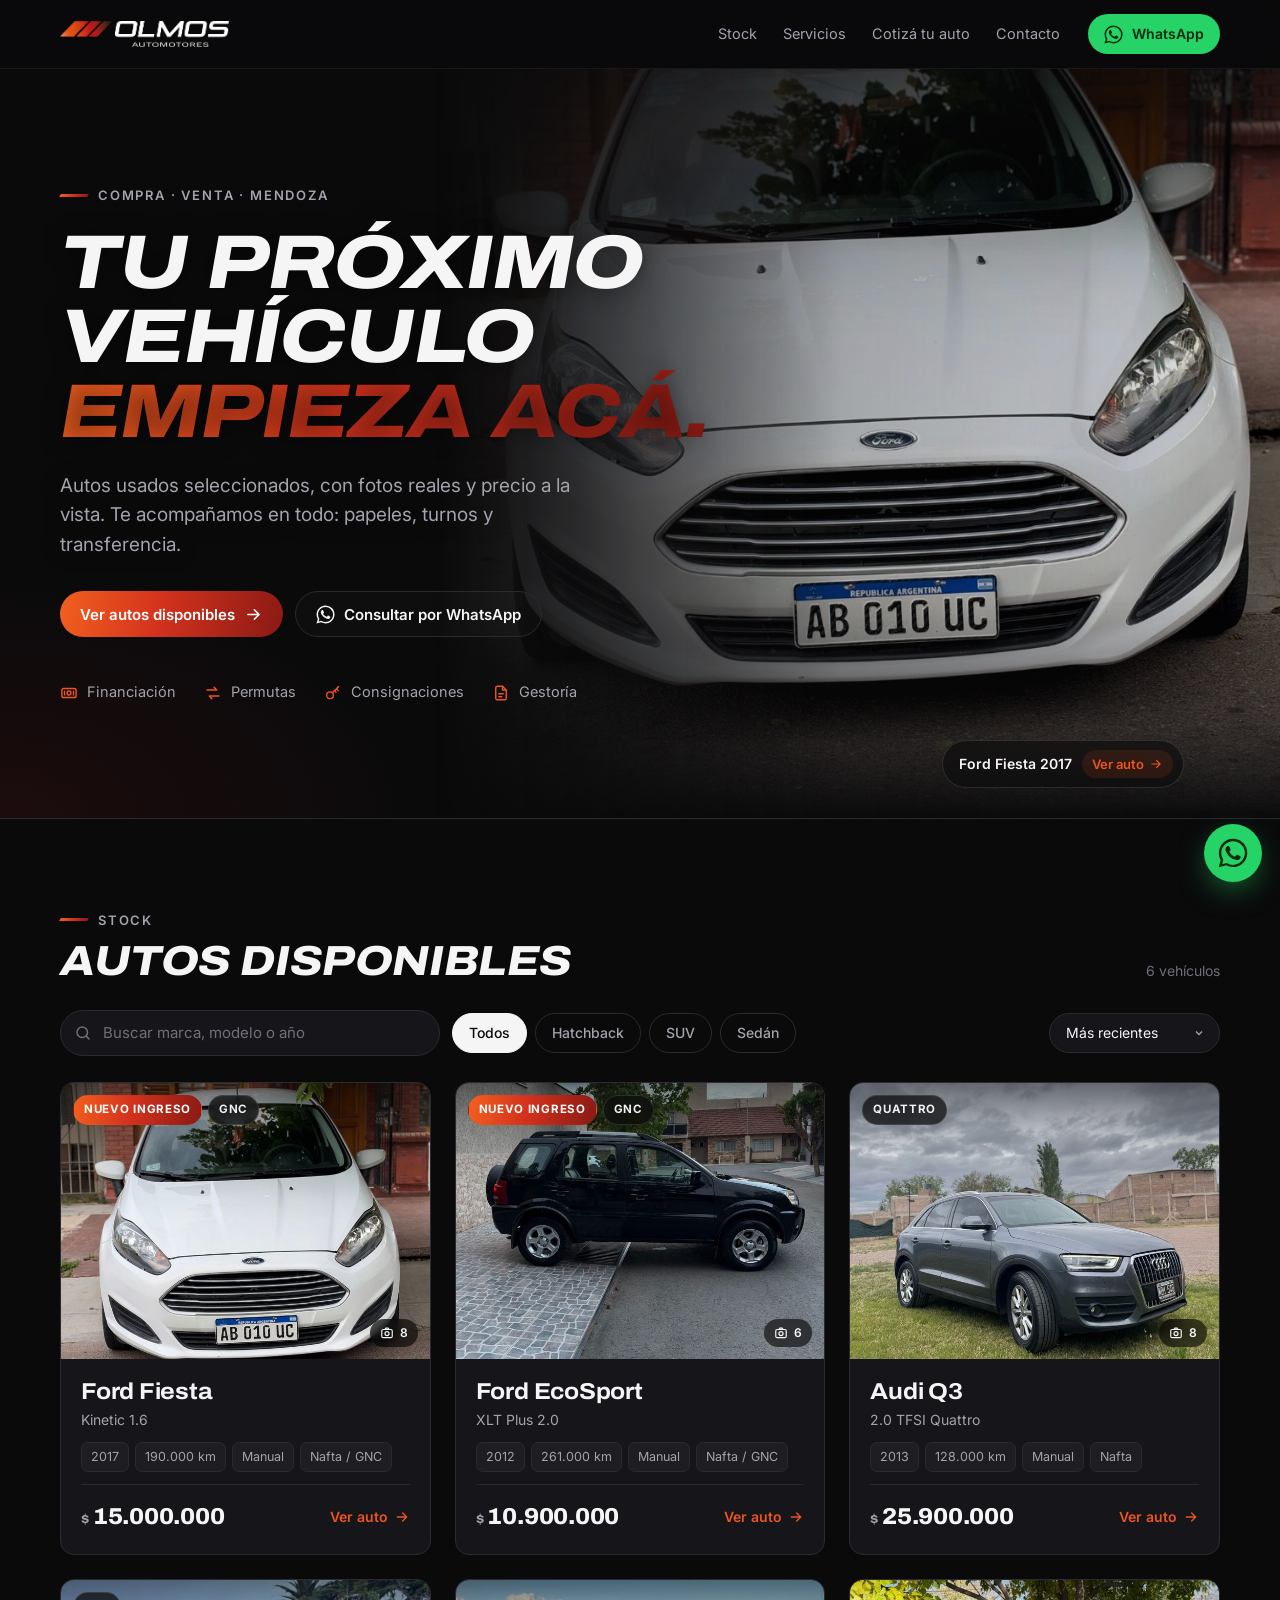
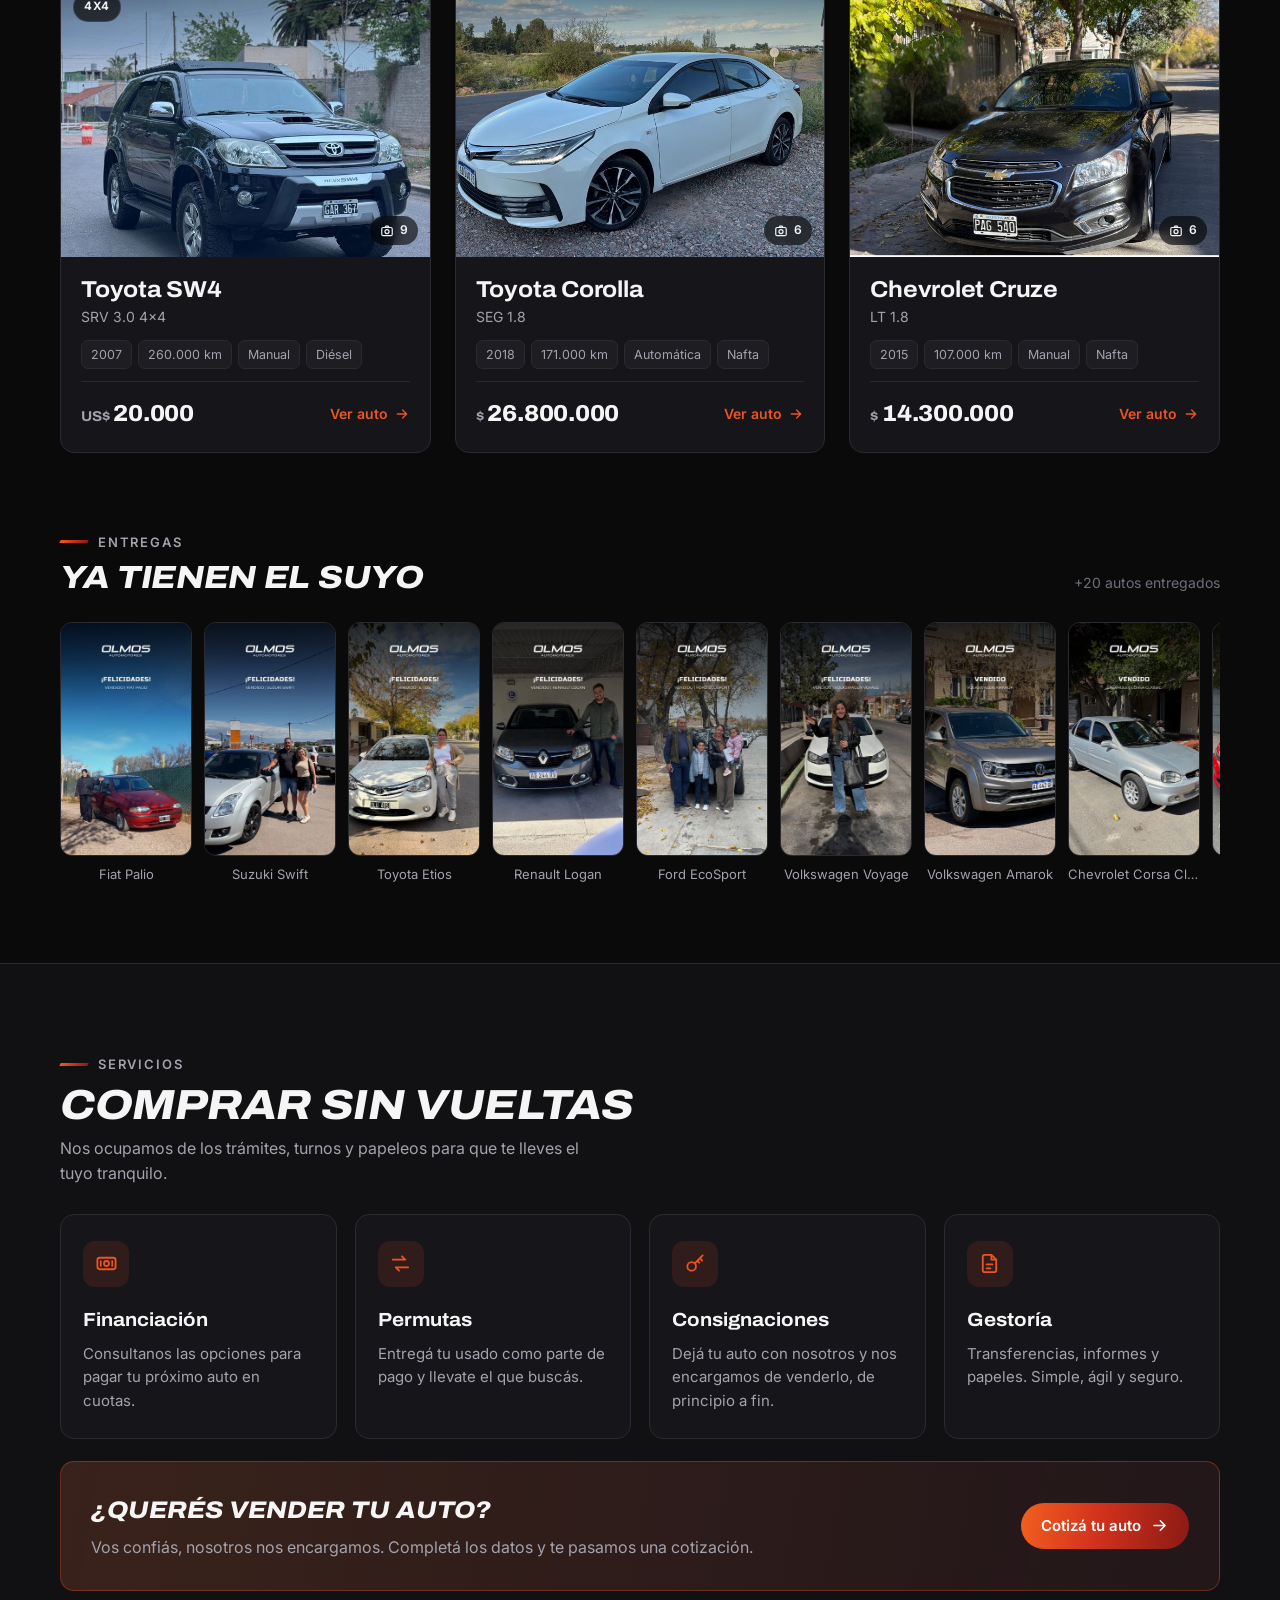
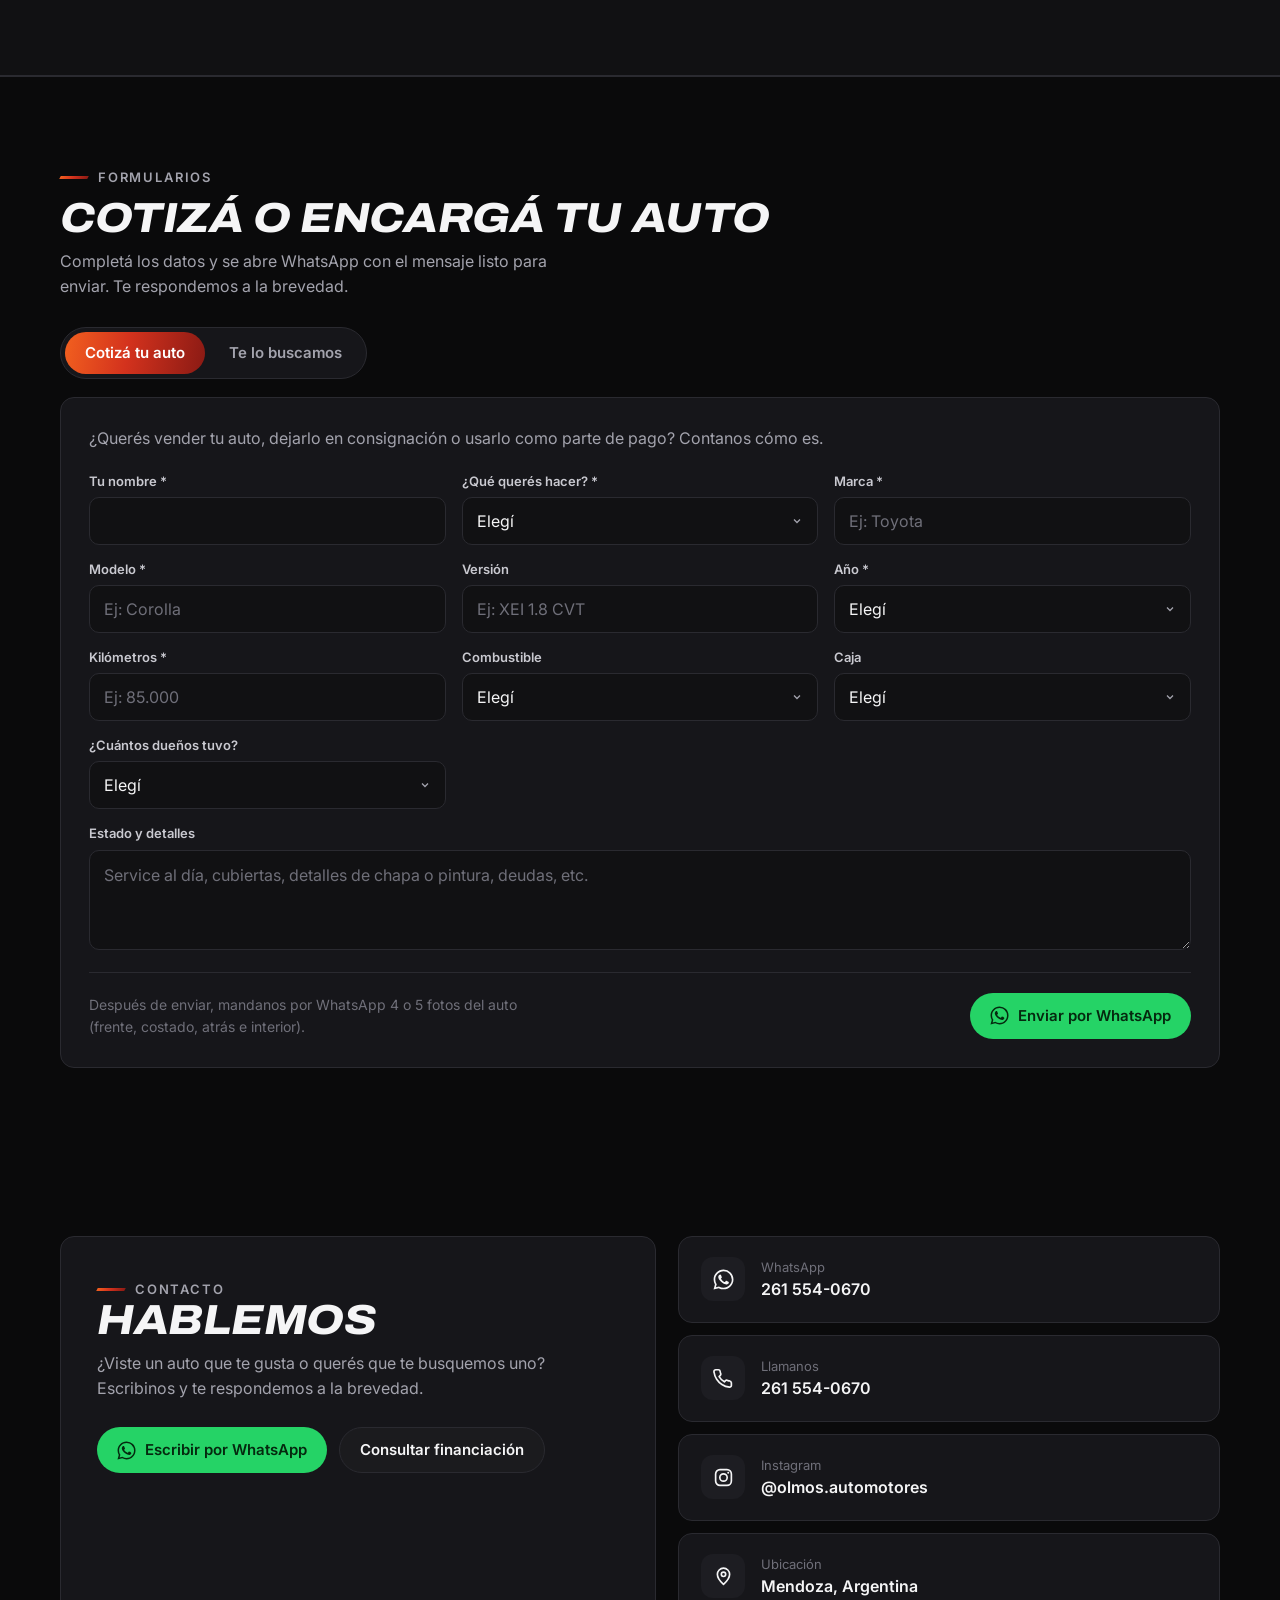
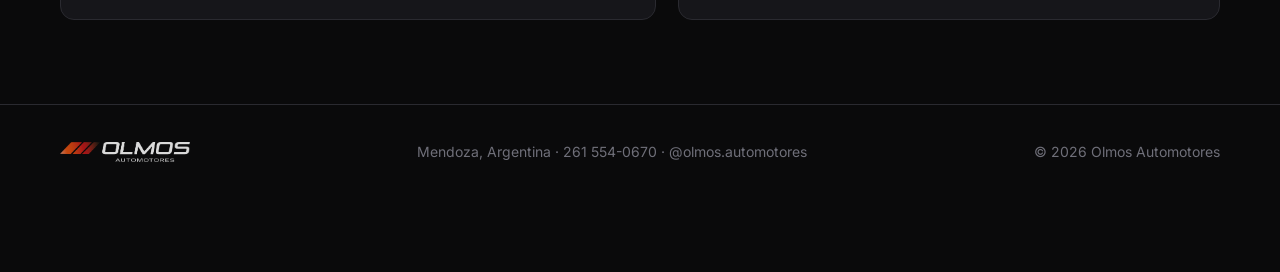
==== commit 07d00105: "Portada: difuminado sin corte y etiqueta del auto en celular" ====
--- a/index.html
+++ b/index.html
@@ -19,7 +19,7 @@
 <link rel="icon" type="image/png" href="assets/icono.png">
 <link rel="apple-touch-icon" href="assets/apple-touch-icon.png">
 <link rel="preconnect" href="https://fonts.googleapis.com"><link rel="preconnect" href="https://fonts.gstatic.com" crossorigin><link href="https://fonts.googleapis.com/css2?family=Archivo:ital,wdth,wght@0,62..125,600..800;1,62..125,600..800&family=Inter:wght@400;500;600;700&display=swap" rel="stylesheet">
-<link rel="stylesheet" href="assets/style.css?v=15">
+<link rel="stylesheet" href="assets/style.css?v=17">
 </head>
 <body>
 <header class="top"><div class="wrap">
@@ -28,7 +28,7 @@
   <a class="btn btn-wa btn-sm" href="https://wa.me/5492615540670?text=Hola%21%20Quer%C3%ADa%20hacer%20una%20consulta." target="_blank" rel="noopener" aria-label="WhatsApp"><svg viewBox="0 0 24 24" fill="currentColor" aria-hidden="true"><path d="M17.47 14.38c-.3-.15-1.75-.86-2.02-.96-.27-.1-.47-.15-.67.15-.2.3-.77.96-.94 1.16-.17.2-.35.22-.64.07-.3-.15-1.25-.46-2.38-1.47-.88-.79-1.47-1.76-1.65-2.06-.17-.3-.02-.46.13-.6.13-.14.3-.35.45-.52.15-.18.2-.3.3-.5.1-.2.05-.37-.03-.52-.07-.15-.67-1.6-.92-2.2-.24-.58-.49-.5-.67-.5h-.57c-.2 0-.52.07-.8.37-.27.3-1.04 1.02-1.04 2.48s1.07 2.88 1.21 3.08c.15.2 2.1 3.2 5.08 4.49.71.3 1.26.49 1.7.63.71.22 1.36.19 1.87.12.57-.09 1.75-.72 2-1.41.25-.7.25-1.29.17-1.41-.07-.13-.27-.2-.57-.35M12.05 21.5h-.01a9.4 9.4 0 0 1-4.8-1.31l-.34-.2-3.57.93.95-3.48-.22-.36a9.4 9.4 0 0 1-1.44-5.02c0-5.2 4.23-9.43 9.44-9.43 2.52 0 4.89.98 6.67 2.77a9.37 9.37 0 0 1 2.76 6.67c0 5.2-4.23 9.43-9.44 9.43M20.08 3.9A11.3 11.3 0 0 0 12.05.58C5.79.58.7 5.67.7 11.92c0 2 .52 3.95 1.52 5.67L.6 23.42l5.96-1.56a11.3 11.3 0 0 0 5.48 1.4h.01c6.25 0 11.34-5.1 11.34-11.35 0-3.03-1.18-5.88-3.32-8.02"/></svg><span>WhatsApp</span></a>
 </div></header>
 <main>
-<section class="hero"><div class="hero-media" aria-hidden="true"><img src="assets/hero/ford-fiesta-kinetic-2017.jpg?v=15" alt="" width="1080" height="885" class=on fetchpriority=high><img data-src="assets/hero/ford-ecosport-xlt-plus-2012.jpg?v=15" alt="" width="1080" height="885"><img data-src="assets/hero/audi-q3-2013.jpg?v=15" alt="" width="1080" height="885"><img data-src="assets/hero/toyota-sw4-srv-2007.jpg?v=15" alt="" width="1080" height="885"><img data-src="assets/hero/toyota-corolla-seg-2018.jpg?v=15" alt="" width="1080" height="885"><img data-src="assets/hero/chevrolet-cruze-lt-2015.jpg?v=15" alt="" width="1080" height="885"></div><div class="hero-caps"><a class="hero-cap on" href="a/ford-fiesta-kinetic-2017/">Ford Fiesta 2017 <span>Ver auto <svg viewBox="0 0 24 24" fill="none" stroke="currentColor" stroke-width="2" stroke-linecap="round" stroke-linejoin="round" aria-hidden="true"><path d="M5 12h14M13 6l6 6-6 6"/></svg></span></a><a class="hero-cap" href="a/ford-ecosport-xlt-plus-2012/">Ford EcoSport 2012 <span>Ver auto <svg viewBox="0 0 24 24" fill="none" stroke="currentColor" stroke-width="2" stroke-linecap="round" stroke-linejoin="round" aria-hidden="true"><path d="M5 12h14M13 6l6 6-6 6"/></svg></span></a><a class="hero-cap" href="a/audi-q3-2013/">Audi Q3 2013 <span>Ver auto <svg viewBox="0 0 24 24" fill="none" stroke="currentColor" stroke-width="2" stroke-linecap="round" stroke-linejoin="round" aria-hidden="true"><path d="M5 12h14M13 6l6 6-6 6"/></svg></span></a><a class="hero-cap" href="a/toyota-sw4-srv-2007/">Toyota SW4 2007 <span>Ver auto <svg viewBox="0 0 24 24" fill="none" stroke="currentColor" stroke-width="2" stroke-linecap="round" stroke-linejoin="round" aria-hidden="true"><path d="M5 12h14M13 6l6 6-6 6"/></svg></span></a><a class="hero-cap" href="a/toyota-corolla-seg-2018/">Toyota Corolla 2018 <span>Ver auto <svg viewBox="0 0 24 24" fill="none" stroke="currentColor" stroke-width="2" stroke-linecap="round" stroke-linejoin="round" aria-hidden="true"><path d="M5 12h14M13 6l6 6-6 6"/></svg></span></a><a class="hero-cap" href="a/chevrolet-cruze-lt-2015/">Chevrolet Cruze 2015 <span>Ver auto <svg viewBox="0 0 24 24" fill="none" stroke="currentColor" stroke-width="2" stroke-linecap="round" stroke-linejoin="round" aria-hidden="true"><path d="M5 12h14M13 6l6 6-6 6"/></svg></span></a></div><div class="wrap">
+<section class="hero"><div class="hero-media" aria-hidden="true"><img src="assets/hero/ford-fiesta-kinetic-2017.jpg?v=17" alt="" width="1080" height="885" class=on fetchpriority=high><img data-src="assets/hero/ford-ecosport-xlt-plus-2012.jpg?v=17" alt="" width="1080" height="885"><img data-src="assets/hero/audi-q3-2013.jpg?v=17" alt="" width="1080" height="885"><img data-src="assets/hero/toyota-sw4-srv-2007.jpg?v=17" alt="" width="1080" height="885"><img data-src="assets/hero/toyota-corolla-seg-2018.jpg?v=17" alt="" width="1080" height="885"><img data-src="assets/hero/chevrolet-cruze-lt-2015.jpg?v=17" alt="" width="1080" height="885"></div><div class="hero-caps"><a class="hero-cap on" href="a/ford-fiesta-kinetic-2017/">Ford Fiesta 2017 <span>Ver auto <svg viewBox="0 0 24 24" fill="none" stroke="currentColor" stroke-width="2" stroke-linecap="round" stroke-linejoin="round" aria-hidden="true"><path d="M5 12h14M13 6l6 6-6 6"/></svg></span></a><a class="hero-cap" href="a/ford-ecosport-xlt-plus-2012/">Ford EcoSport 2012 <span>Ver auto <svg viewBox="0 0 24 24" fill="none" stroke="currentColor" stroke-width="2" stroke-linecap="round" stroke-linejoin="round" aria-hidden="true"><path d="M5 12h14M13 6l6 6-6 6"/></svg></span></a><a class="hero-cap" href="a/audi-q3-2013/">Audi Q3 2013 <span>Ver auto <svg viewBox="0 0 24 24" fill="none" stroke="currentColor" stroke-width="2" stroke-linecap="round" stroke-linejoin="round" aria-hidden="true"><path d="M5 12h14M13 6l6 6-6 6"/></svg></span></a><a class="hero-cap" href="a/toyota-sw4-srv-2007/">Toyota SW4 2007 <span>Ver auto <svg viewBox="0 0 24 24" fill="none" stroke="currentColor" stroke-width="2" stroke-linecap="round" stroke-linejoin="round" aria-hidden="true"><path d="M5 12h14M13 6l6 6-6 6"/></svg></span></a><a class="hero-cap" href="a/toyota-corolla-seg-2018/">Toyota Corolla 2018 <span>Ver auto <svg viewBox="0 0 24 24" fill="none" stroke="currentColor" stroke-width="2" stroke-linecap="round" stroke-linejoin="round" aria-hidden="true"><path d="M5 12h14M13 6l6 6-6 6"/></svg></span></a><a class="hero-cap" href="a/chevrolet-cruze-lt-2015/">Chevrolet Cruze 2015 <span>Ver auto <svg viewBox="0 0 24 24" fill="none" stroke="currentColor" stroke-width="2" stroke-linecap="round" stroke-linejoin="round" aria-hidden="true"><path d="M5 12h14M13 6l6 6-6 6"/></svg></span></a></div><div class="wrap">
   <span class="eyebrow">Compra · Venta · Mendoza</span>
   <h1>Tu próximo vehículo <span>empieza acá.</span></h1>
   <p class="lead">Autos usados seleccionados, con fotos reales y precio a la vista. Te acompañamos en todo: papeles, turnos y transferencia.</p>
@@ -177,6 +177,6 @@
   <div>© 2026 Olmos Automotores</div>
 </div></footer>
 <a class="fab" href="https://wa.me/5492615540670?text=Hola%21%20Vi%20la%20p%C3%A1gina%20y%20quer%C3%ADa%20consultar%20por%20un%20veh%C3%ADculo." target="_blank" rel="noopener" aria-label="Escribinos por WhatsApp"><svg viewBox="0 0 24 24" fill="currentColor" aria-hidden="true"><path d="M17.47 14.38c-.3-.15-1.75-.86-2.02-.96-.27-.1-.47-.15-.67.15-.2.3-.77.96-.94 1.16-.17.2-.35.22-.64.07-.3-.15-1.25-.46-2.38-1.47-.88-.79-1.47-1.76-1.65-2.06-.17-.3-.02-.46.13-.6.13-.14.3-.35.45-.52.15-.18.2-.3.3-.5.1-.2.05-.37-.03-.52-.07-.15-.67-1.6-.92-2.2-.24-.58-.49-.5-.67-.5h-.57c-.2 0-.52.07-.8.37-.27.3-1.04 1.02-1.04 2.48s1.07 2.88 1.21 3.08c.15.2 2.1 3.2 5.08 4.49.71.3 1.26.49 1.7.63.71.22 1.36.19 1.87.12.57-.09 1.75-.72 2-1.41.25-.7.25-1.29.17-1.41-.07-.13-.27-.2-.57-.35M12.05 21.5h-.01a9.4 9.4 0 0 1-4.8-1.31l-.34-.2-3.57.93.95-3.48-.22-.36a9.4 9.4 0 0 1-1.44-5.02c0-5.2 4.23-9.43 9.44-9.43 2.52 0 4.89.98 6.67 2.77a9.37 9.37 0 0 1 2.76 6.67c0 5.2-4.23 9.43-9.44 9.43M20.08 3.9A11.3 11.3 0 0 0 12.05.58C5.79.58.7 5.67.7 11.92c0 2 .52 3.95 1.52 5.67L.6 23.42l5.96-1.56a11.3 11.3 0 0 0 5.48 1.4h.01c6.25 0 11.34-5.1 11.34-11.35 0-3.03-1.18-5.88-3.32-8.02"/></svg></a>
-<script src="assets/app.js?v=15" defer></script>
+<script src="assets/app.js?v=17" defer></script>
 </body>
 </html>
--- a/assets/style.css
+++ b/assets/style.css
@@ -304,7 +304,7 @@
 }
 /* ---------- Portada con foto ---------- */
 .hero{padding:110px 0 100px;min-height:600px}
-.hero-media{position:absolute;inset:0 0 0 auto;width:62%;pointer-events:none}
+.hero-media{position:absolute;inset:0 0 0 auto;width:66%;pointer-events:none;overflow:hidden;-webkit-mask-image:linear-gradient(90deg,transparent 0%,rgba(0,0,0,.35) 18%,#000 48%);mask-image:linear-gradient(90deg,transparent 0%,rgba(0,0,0,.35) 18%,#000 48%)}
 .hero-media img{position:absolute;inset:0;width:100%;height:100%;object-fit:cover;object-position:35% 60%;filter:saturate(.95) contrast(1.04);opacity:0;transition:opacity 1.4s ease}
 .hero-media img.on{opacity:1;animation:kb 9s ease-out both}
 @keyframes kb{from{transform:scale(1.06)}to{transform:scale(1)}}
@@ -315,7 +315,7 @@
 .hero-cap svg{width:14px;height:14px}
 .hero-cap:hover{border-color:rgba(255,255,255,.3)}
 .hero-media::after{content:"";position:absolute;inset:0;background:
-  linear-gradient(90deg,var(--bg) 0%,rgba(10,10,11,.88) 22%,rgba(10,10,11,.35) 55%,rgba(10,10,11,.15) 100%),
+  linear-gradient(90deg,rgba(10,10,11,.6) 0%,rgba(10,10,11,.3) 50%,rgba(10,10,11,.12) 100%),
   linear-gradient(0deg,var(--bg) 0%,rgba(10,10,11,0) 30%),
   linear-gradient(180deg,rgba(10,10,11,.55) 0%,rgba(10,10,11,0) 25%)}
 .hero h1,.hero .lead{text-shadow:0 2px 24px rgba(0,0,0,.45)}
@@ -343,15 +343,16 @@
 /* ---------- Barra fija (ficha, celular) ---------- */
 .bar{display:none}
 @media (max-width:980px){
-  .hero-media{width:100%}
+  .hero-media{width:100%;-webkit-mask-image:none;mask-image:none}
   .hero-media::after{background:linear-gradient(90deg,rgba(10,10,11,.92) 0%,rgba(10,10,11,.6) 60%,rgba(10,10,11,.35) 100%),linear-gradient(0deg,var(--bg) 0%,rgba(10,10,11,0) 35%)}
   .grid{grid-template-columns:repeat(2,minmax(0,1fr))}
 }
 @media (max-width:720px){
   .hero{padding:0 0 46px;min-height:0}
-  .hero-media{position:relative;inset:auto;width:auto;height:250px;margin:0 0 -40px}
+  .hero-media{position:relative;inset:auto;width:auto;height:250px;margin:0 0 -40px;-webkit-mask-image:linear-gradient(180deg,#000 60%,transparent 100%);mask-image:linear-gradient(180deg,#000 60%,transparent 100%)}
   .hero-media img{object-position:30% 62%}
-  .hero-caps{right:16px;bottom:auto;top:226px}
+  .hero-caps{right:16px;bottom:auto;top:14px}
+  .hero-cap{top:0;bottom:auto}
   .hero-cap{font-size:13px;padding:7px 8px 7px 13px}
   .hero-media::after{background:linear-gradient(0deg,var(--bg) 0%,rgba(10,10,11,.15) 55%,rgba(10,10,11,.35) 100%)}
   .grid{grid-template-columns:1fr}
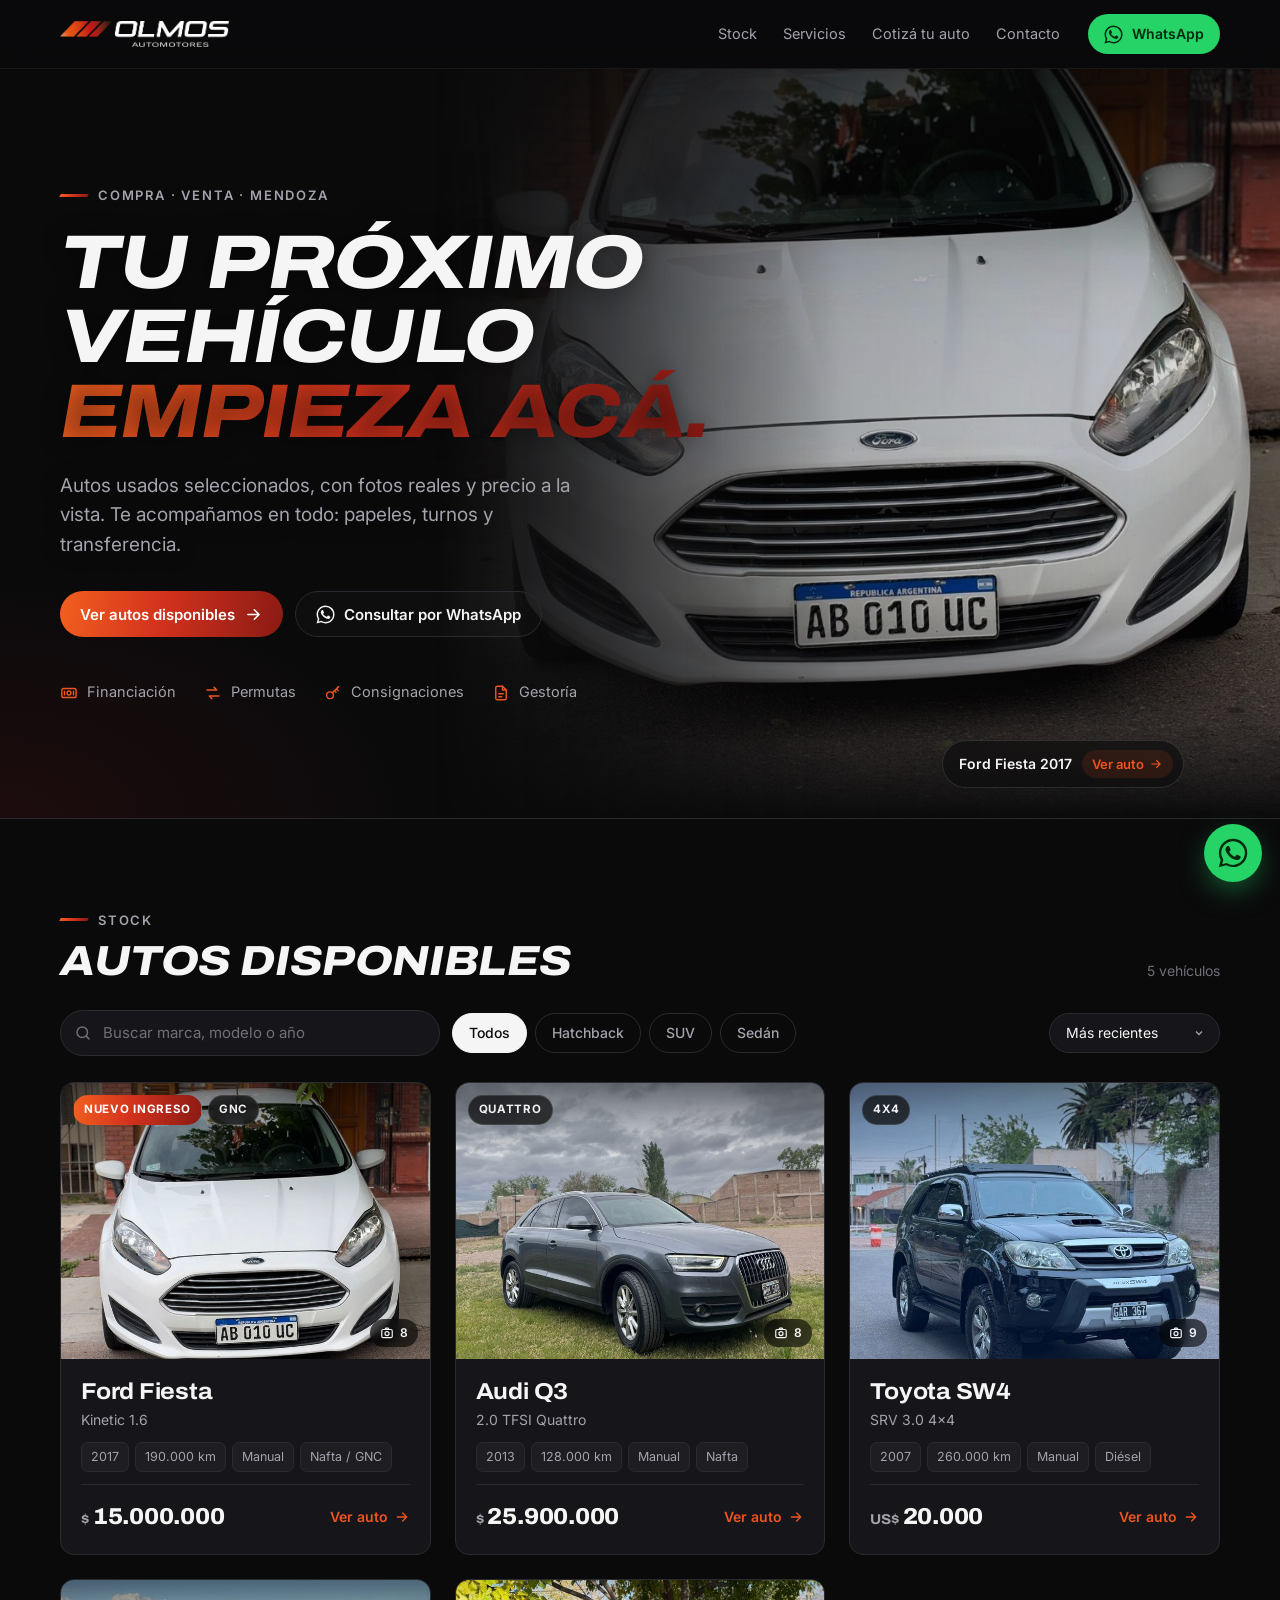
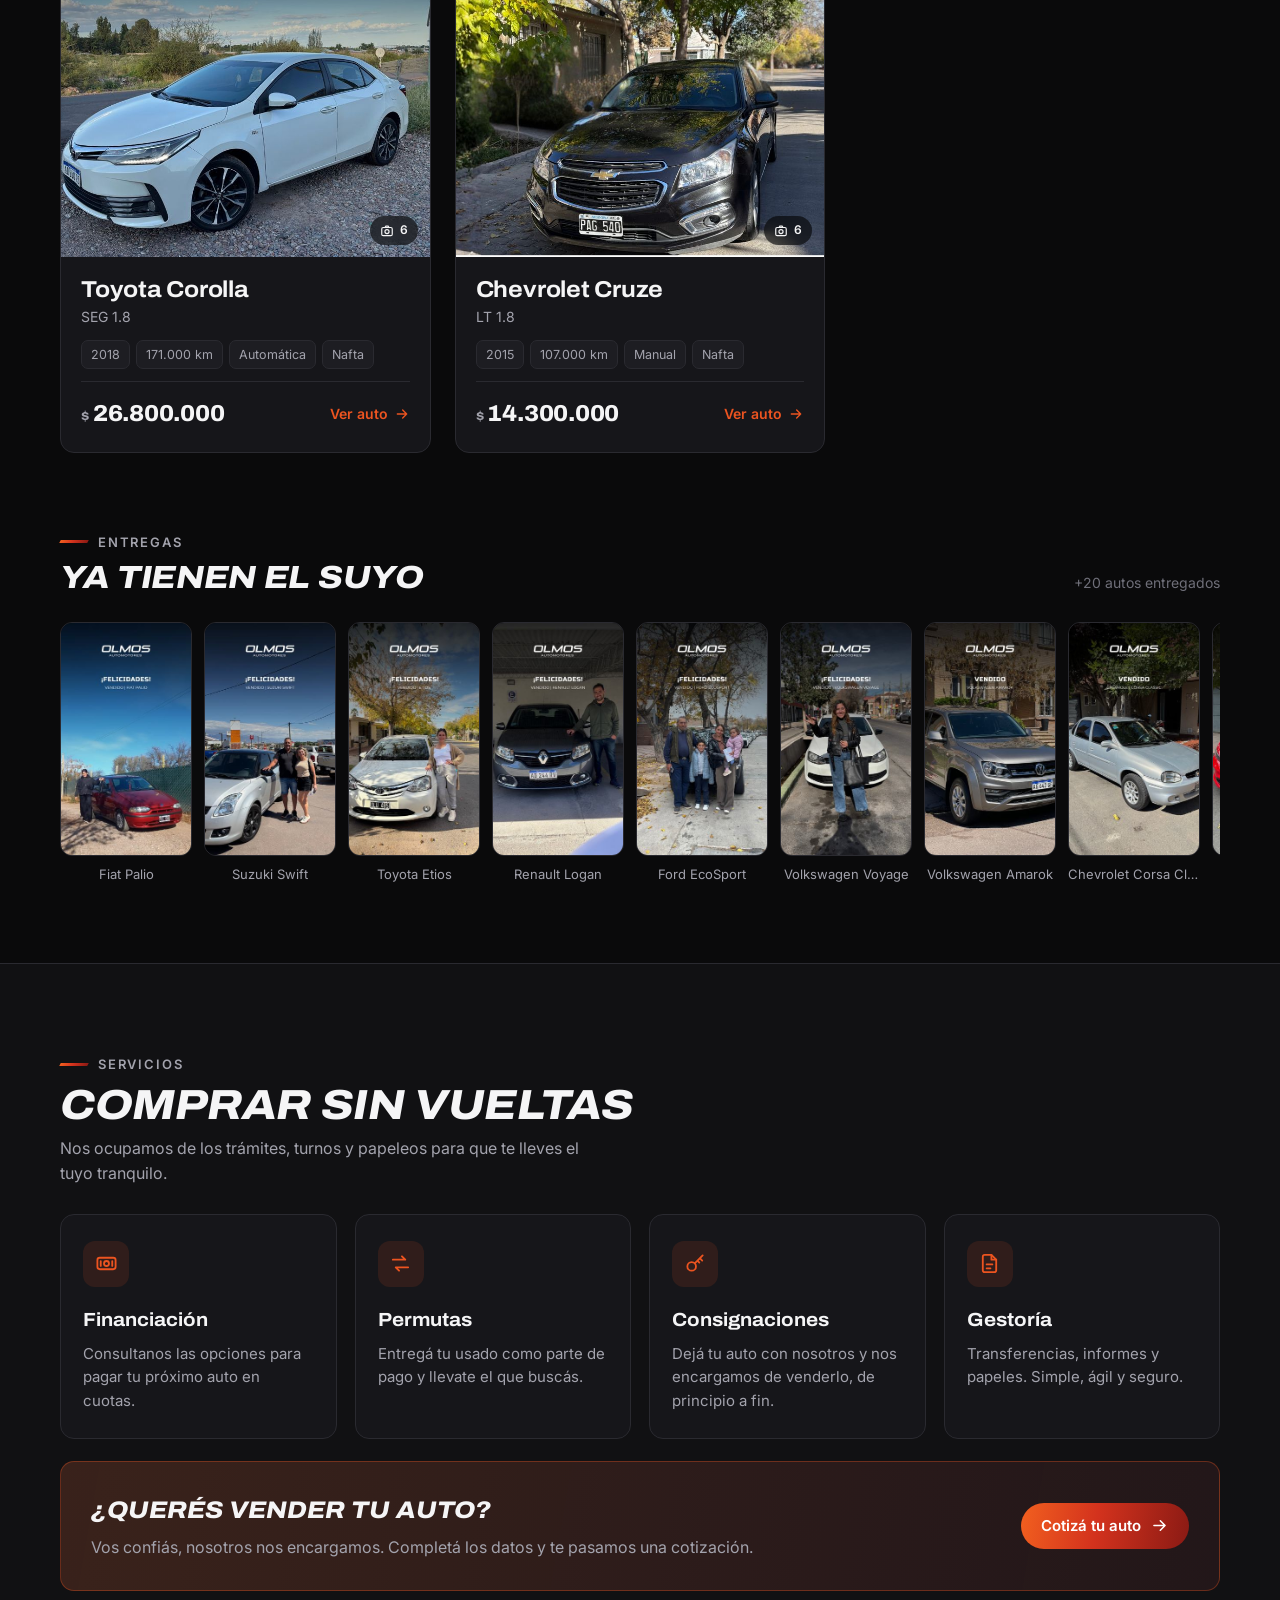
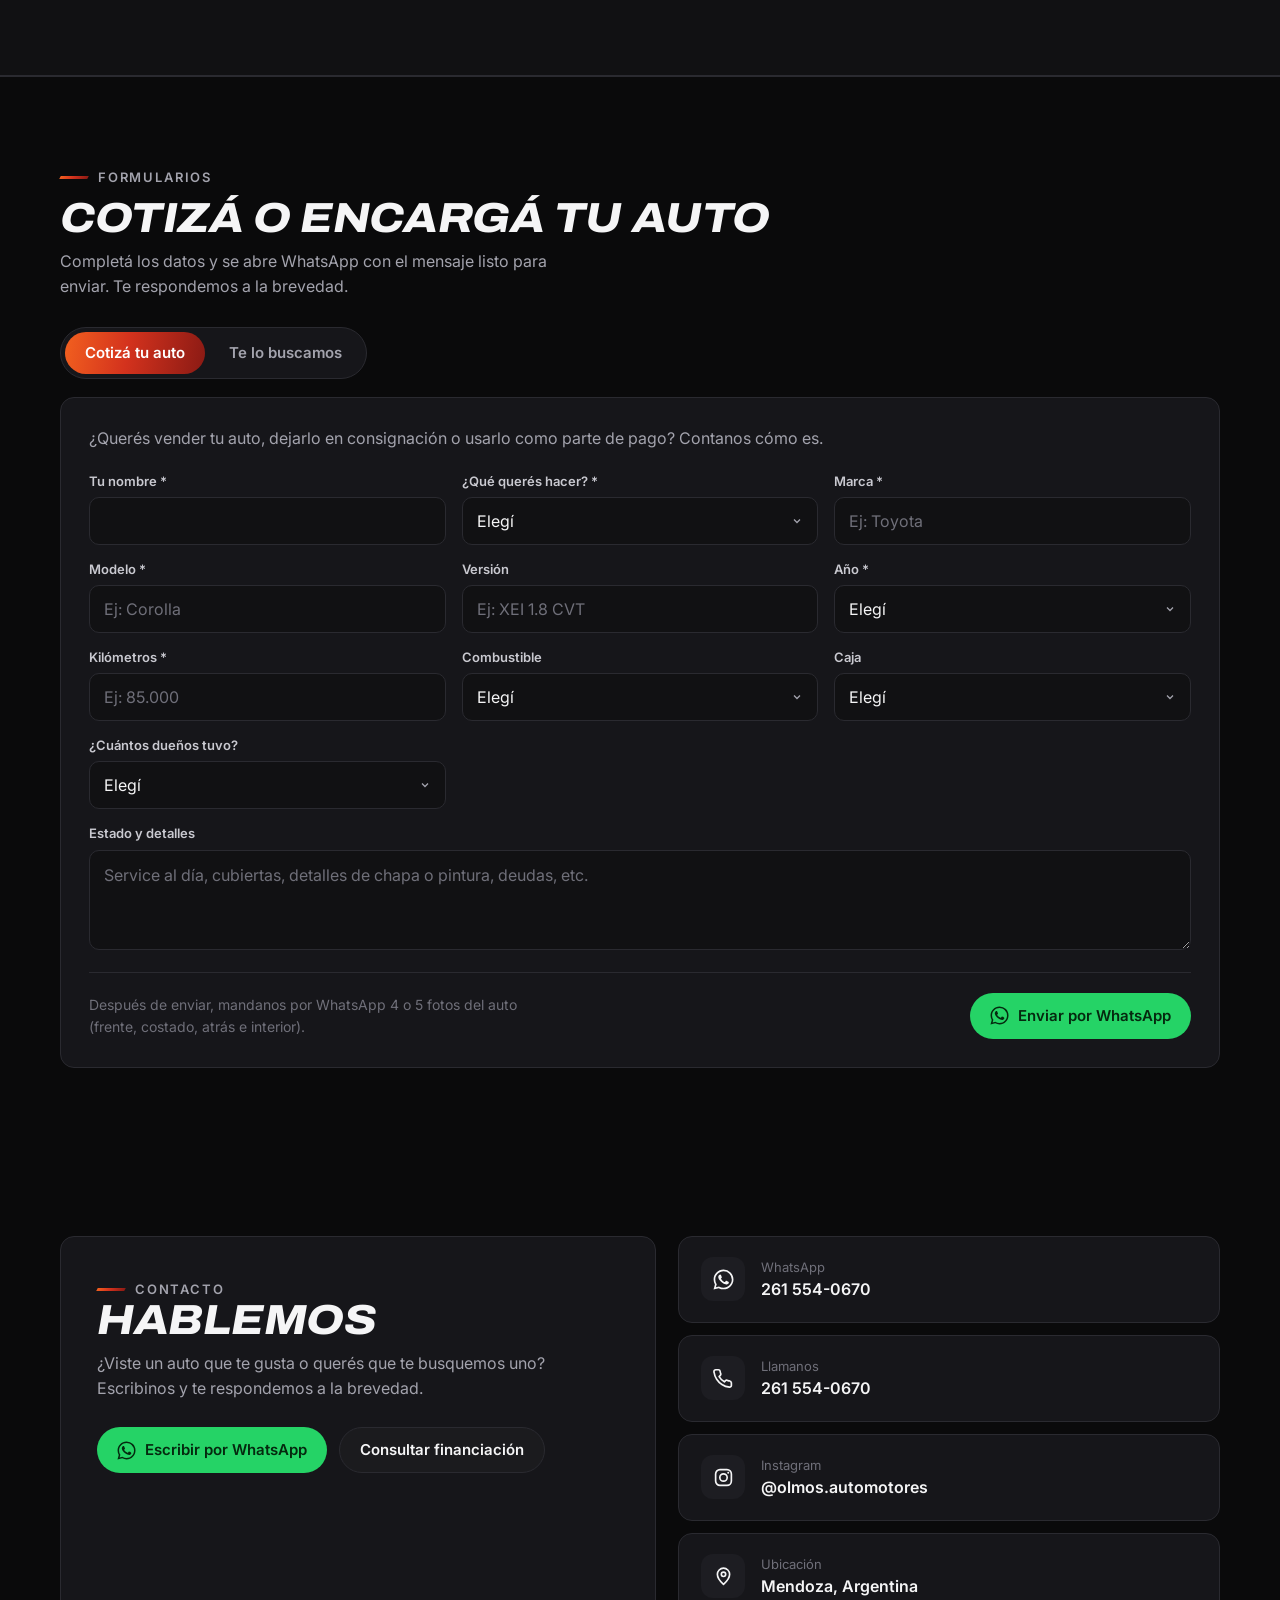
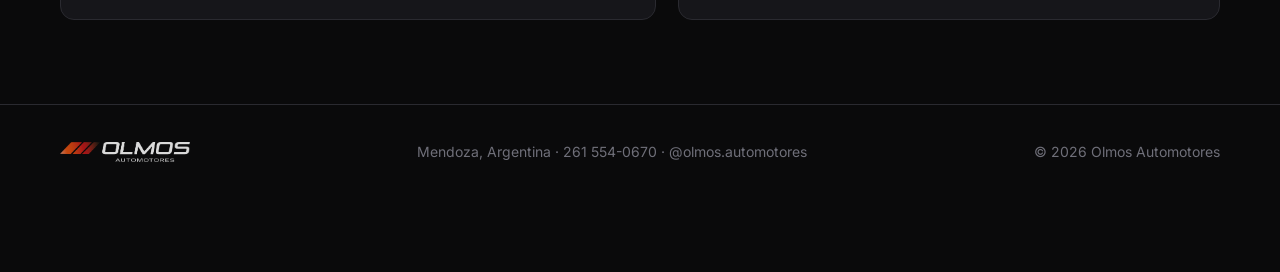
==== commit d8bf94a8: "Vendida: Ford EcoSport XLT Plus 2012" ====
--- a/index.html
+++ b/index.html
@@ -28,7 +28,7 @@
   <a class="btn btn-wa btn-sm" href="https://wa.me/5492615540670?text=Hola%21%20Quer%C3%ADa%20hacer%20una%20consulta." target="_blank" rel="noopener" aria-label="WhatsApp"><svg viewBox="0 0 24 24" fill="currentColor" aria-hidden="true"><path d="M17.47 14.38c-.3-.15-1.75-.86-2.02-.96-.27-.1-.47-.15-.67.15-.2.3-.77.96-.94 1.16-.17.2-.35.22-.64.07-.3-.15-1.25-.46-2.38-1.47-.88-.79-1.47-1.76-1.65-2.06-.17-.3-.02-.46.13-.6.13-.14.3-.35.45-.52.15-.18.2-.3.3-.5.1-.2.05-.37-.03-.52-.07-.15-.67-1.6-.92-2.2-.24-.58-.49-.5-.67-.5h-.57c-.2 0-.52.07-.8.37-.27.3-1.04 1.02-1.04 2.48s1.07 2.88 1.21 3.08c.15.2 2.1 3.2 5.08 4.49.71.3 1.26.49 1.7.63.71.22 1.36.19 1.87.12.57-.09 1.75-.72 2-1.41.25-.7.25-1.29.17-1.41-.07-.13-.27-.2-.57-.35M12.05 21.5h-.01a9.4 9.4 0 0 1-4.8-1.31l-.34-.2-3.57.93.95-3.48-.22-.36a9.4 9.4 0 0 1-1.44-5.02c0-5.2 4.23-9.43 9.44-9.43 2.52 0 4.89.98 6.67 2.77a9.37 9.37 0 0 1 2.76 6.67c0 5.2-4.23 9.43-9.44 9.43M20.08 3.9A11.3 11.3 0 0 0 12.05.58C5.79.58.7 5.67.7 11.92c0 2 .52 3.95 1.52 5.67L.6 23.42l5.96-1.56a11.3 11.3 0 0 0 5.48 1.4h.01c6.25 0 11.34-5.1 11.34-11.35 0-3.03-1.18-5.88-3.32-8.02"/></svg><span>WhatsApp</span></a>
 </div></header>
 <main>
-<section class="hero"><div class="hero-media" aria-hidden="true"><img src="assets/hero/ford-fiesta-kinetic-2017.jpg?v=17" alt="" width="1080" height="885" class=on fetchpriority=high><img data-src="assets/hero/ford-ecosport-xlt-plus-2012.jpg?v=17" alt="" width="1080" height="885"><img data-src="assets/hero/audi-q3-2013.jpg?v=17" alt="" width="1080" height="885"><img data-src="assets/hero/toyota-sw4-srv-2007.jpg?v=17" alt="" width="1080" height="885"><img data-src="assets/hero/toyota-corolla-seg-2018.jpg?v=17" alt="" width="1080" height="885"><img data-src="assets/hero/chevrolet-cruze-lt-2015.jpg?v=17" alt="" width="1080" height="885"></div><div class="hero-caps"><a class="hero-cap on" href="a/ford-fiesta-kinetic-2017/">Ford Fiesta 2017 <span>Ver auto <svg viewBox="0 0 24 24" fill="none" stroke="currentColor" stroke-width="2" stroke-linecap="round" stroke-linejoin="round" aria-hidden="true"><path d="M5 12h14M13 6l6 6-6 6"/></svg></span></a><a class="hero-cap" href="a/ford-ecosport-xlt-plus-2012/">Ford EcoSport 2012 <span>Ver auto <svg viewBox="0 0 24 24" fill="none" stroke="currentColor" stroke-width="2" stroke-linecap="round" stroke-linejoin="round" aria-hidden="true"><path d="M5 12h14M13 6l6 6-6 6"/></svg></span></a><a class="hero-cap" href="a/audi-q3-2013/">Audi Q3 2013 <span>Ver auto <svg viewBox="0 0 24 24" fill="none" stroke="currentColor" stroke-width="2" stroke-linecap="round" stroke-linejoin="round" aria-hidden="true"><path d="M5 12h14M13 6l6 6-6 6"/></svg></span></a><a class="hero-cap" href="a/toyota-sw4-srv-2007/">Toyota SW4 2007 <span>Ver auto <svg viewBox="0 0 24 24" fill="none" stroke="currentColor" stroke-width="2" stroke-linecap="round" stroke-linejoin="round" aria-hidden="true"><path d="M5 12h14M13 6l6 6-6 6"/></svg></span></a><a class="hero-cap" href="a/toyota-corolla-seg-2018/">Toyota Corolla 2018 <span>Ver auto <svg viewBox="0 0 24 24" fill="none" stroke="currentColor" stroke-width="2" stroke-linecap="round" stroke-linejoin="round" aria-hidden="true"><path d="M5 12h14M13 6l6 6-6 6"/></svg></span></a><a class="hero-cap" href="a/chevrolet-cruze-lt-2015/">Chevrolet Cruze 2015 <span>Ver auto <svg viewBox="0 0 24 24" fill="none" stroke="currentColor" stroke-width="2" stroke-linecap="round" stroke-linejoin="round" aria-hidden="true"><path d="M5 12h14M13 6l6 6-6 6"/></svg></span></a></div><div class="wrap">
+<section class="hero"><div class="hero-media" aria-hidden="true"><img src="assets/hero/ford-fiesta-kinetic-2017.jpg?v=17" alt="" width="1080" height="885" class=on fetchpriority=high><img data-src="assets/hero/audi-q3-2013.jpg?v=17" alt="" width="1080" height="885"><img data-src="assets/hero/toyota-sw4-srv-2007.jpg?v=17" alt="" width="1080" height="885"><img data-src="assets/hero/toyota-corolla-seg-2018.jpg?v=17" alt="" width="1080" height="885"><img data-src="assets/hero/chevrolet-cruze-lt-2015.jpg?v=17" alt="" width="1080" height="885"></div><div class="hero-caps"><a class="hero-cap on" href="a/ford-fiesta-kinetic-2017/">Ford Fiesta 2017 <span>Ver auto <svg viewBox="0 0 24 24" fill="none" stroke="currentColor" stroke-width="2" stroke-linecap="round" stroke-linejoin="round" aria-hidden="true"><path d="M5 12h14M13 6l6 6-6 6"/></svg></span></a><a class="hero-cap" href="a/audi-q3-2013/">Audi Q3 2013 <span>Ver auto <svg viewBox="0 0 24 24" fill="none" stroke="currentColor" stroke-width="2" stroke-linecap="round" stroke-linejoin="round" aria-hidden="true"><path d="M5 12h14M13 6l6 6-6 6"/></svg></span></a><a class="hero-cap" href="a/toyota-sw4-srv-2007/">Toyota SW4 2007 <span>Ver auto <svg viewBox="0 0 24 24" fill="none" stroke="currentColor" stroke-width="2" stroke-linecap="round" stroke-linejoin="round" aria-hidden="true"><path d="M5 12h14M13 6l6 6-6 6"/></svg></span></a><a class="hero-cap" href="a/toyota-corolla-seg-2018/">Toyota Corolla 2018 <span>Ver auto <svg viewBox="0 0 24 24" fill="none" stroke="currentColor" stroke-width="2" stroke-linecap="round" stroke-linejoin="round" aria-hidden="true"><path d="M5 12h14M13 6l6 6-6 6"/></svg></span></a><a class="hero-cap" href="a/chevrolet-cruze-lt-2015/">Chevrolet Cruze 2015 <span>Ver auto <svg viewBox="0 0 24 24" fill="none" stroke="currentColor" stroke-width="2" stroke-linecap="round" stroke-linejoin="round" aria-hidden="true"><path d="M5 12h14M13 6l6 6-6 6"/></svg></span></a></div><div class="wrap">
   <span class="eyebrow">Compra · Venta · Mendoza</span>
   <h1>Tu próximo vehículo <span>empieza acá.</span></h1>
   <p class="lead">Autos usados seleccionados, con fotos reales y precio a la vista. Te acompañamos en todo: papeles, turnos y transferencia.</p>
@@ -55,14 +55,6 @@
     <div><h3>Ford Fiesta</h3><div class="ver">Kinetic 1.6</div></div>
     <div class="specs"><span>2017</span><span>190.000 km</span><span>Manual</span><span>Nafta / GNC</span></div>
     <div class="ft"><span class="price"><small>$</small>15.000.000</span><span class="go">Ver auto <svg viewBox="0 0 24 24" fill="none" stroke="currentColor" stroke-width="2" stroke-linecap="round" stroke-linejoin="round" aria-hidden="true"><path d="M5 12h14M13 6l6 6-6 6"/></svg></span></div>
-  </div>
-</a>
-<a class="card" href="a/ford-ecosport-xlt-plus-2012/" data-tipo="suv" data-txt="ford ecosport xlt plus 2.0 2012 nafta / gnc manual suv " data-anio="2012" data-km="261000" data-fecha="20261024">
-  <div class="ph"><img src="fotos/ford-ecosport-xlt-plus-2012/m/1.jpg" alt="Ford EcoSport XLT Plus 2.0 2012" loading="lazy" width="720" height="900"><div class="tags"><span class="badge new">Nuevo ingreso</span><span class="badge">GNC</span></div><span class="nph"><svg viewBox="0 0 24 24" fill="none" stroke="currentColor" stroke-width="2" stroke-linecap="round" stroke-linejoin="round" aria-hidden="true"><rect x="3" y="6" width="18" height="14" rx="2.5"/><circle cx="12" cy="13" r="3.5"/><path d="M8.5 6 10 3.5h4L15.5 6"/></svg>6</span></div>
-  <div class="bd">
-    <div><h3>Ford EcoSport</h3><div class="ver">XLT Plus 2.0</div></div>
-    <div class="specs"><span>2012</span><span>261.000 km</span><span>Manual</span><span>Nafta / GNC</span></div>
-    <div class="ft"><span class="price"><small>$</small>10.900.000</span><span class="go">Ver auto <svg viewBox="0 0 24 24" fill="none" stroke="currentColor" stroke-width="2" stroke-linecap="round" stroke-linejoin="round" aria-hidden="true"><path d="M5 12h14M13 6l6 6-6 6"/></svg></span></div>
   </div>
 </a>
 <a class="card" href="a/audi-q3-2013/" data-tipo="suv" data-txt="audi q3 2.0 tfsi quattro 2013 nafta manual suv integral (quattro)" data-anio="2013" data-km="128000" data-fecha="20261010">
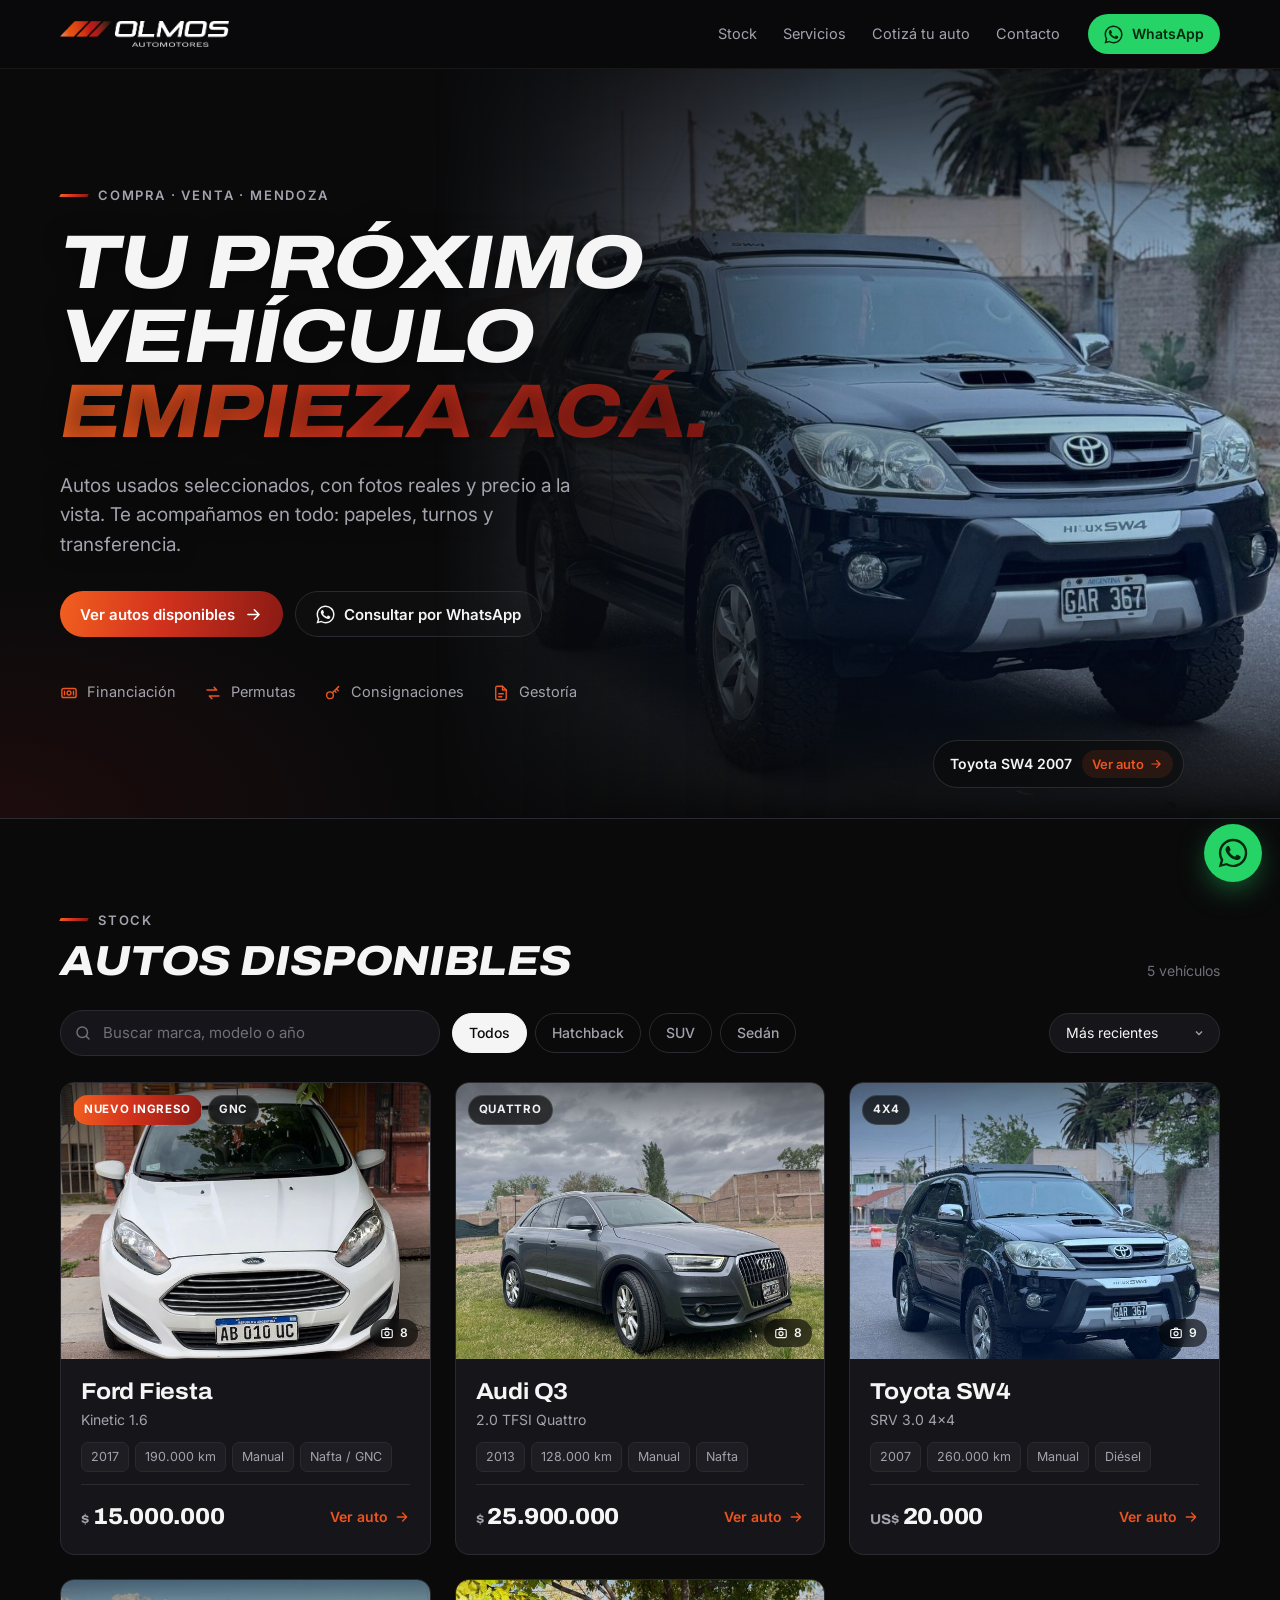
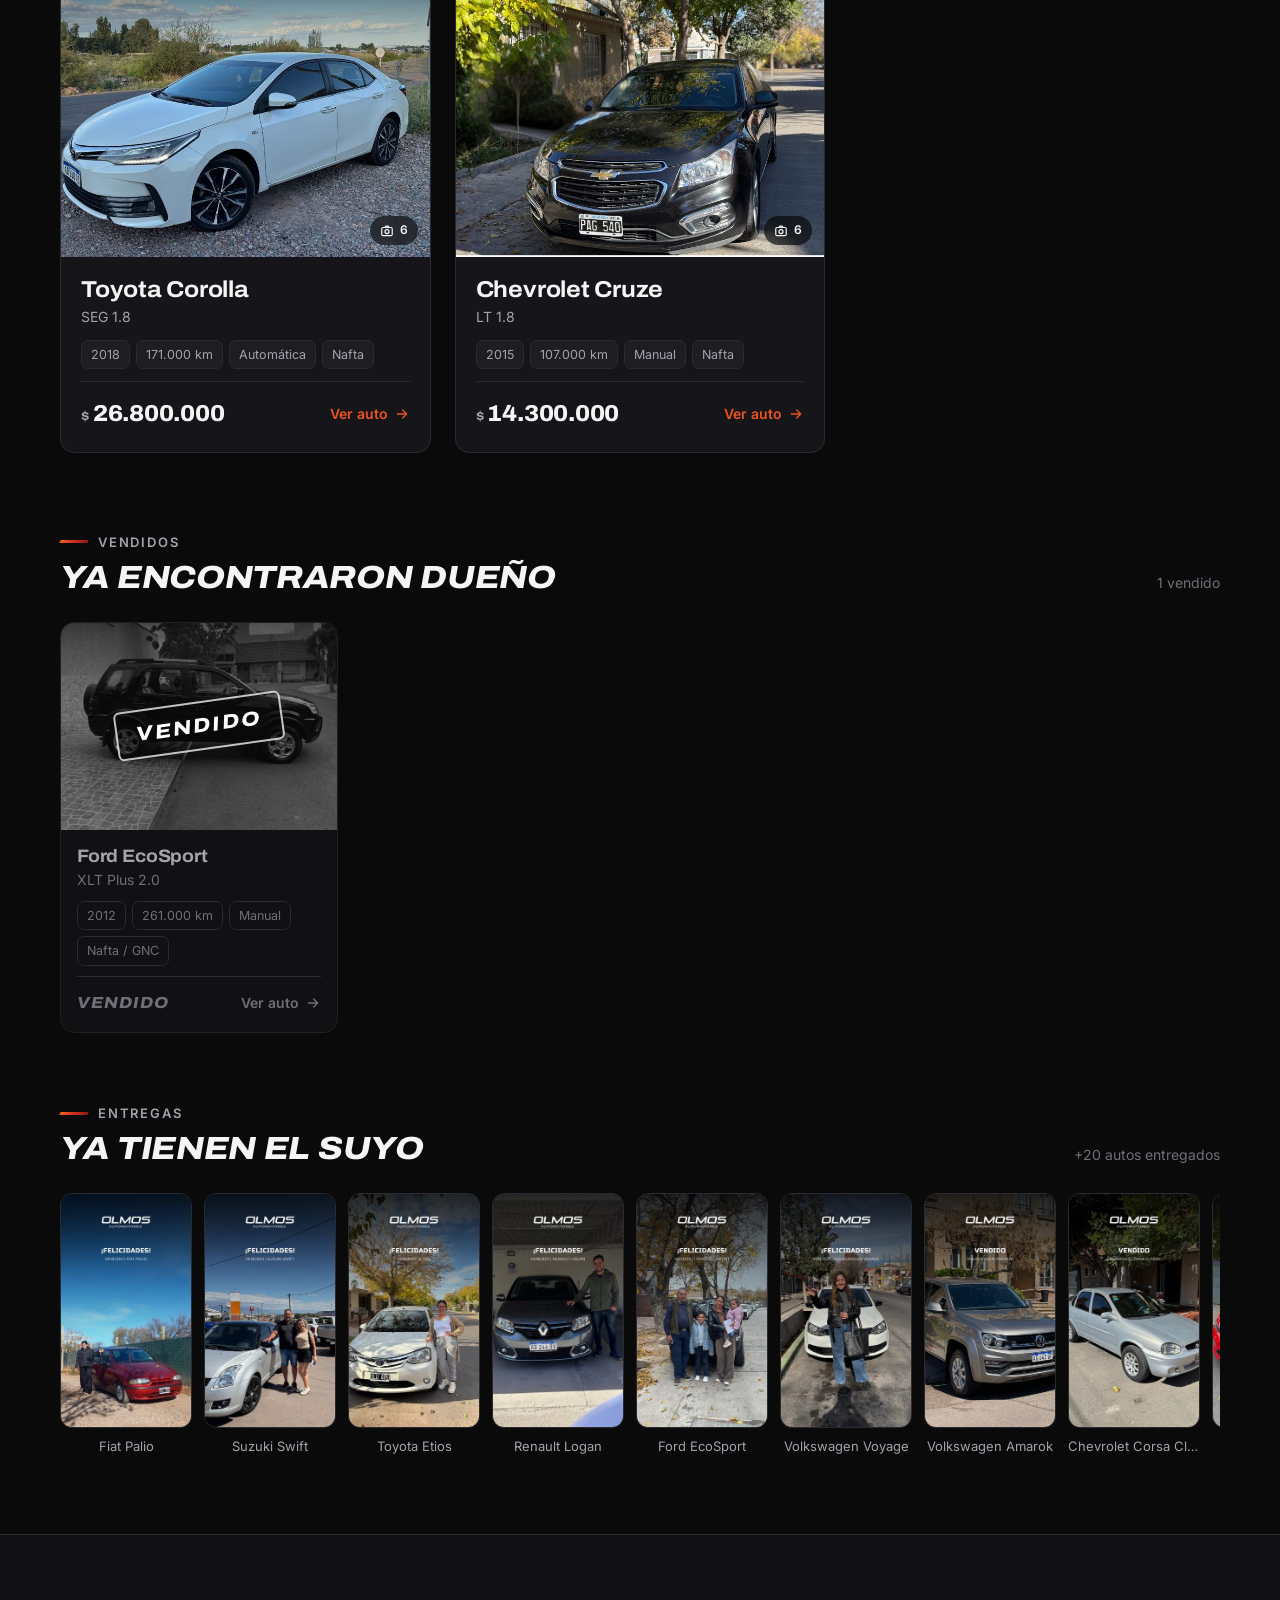
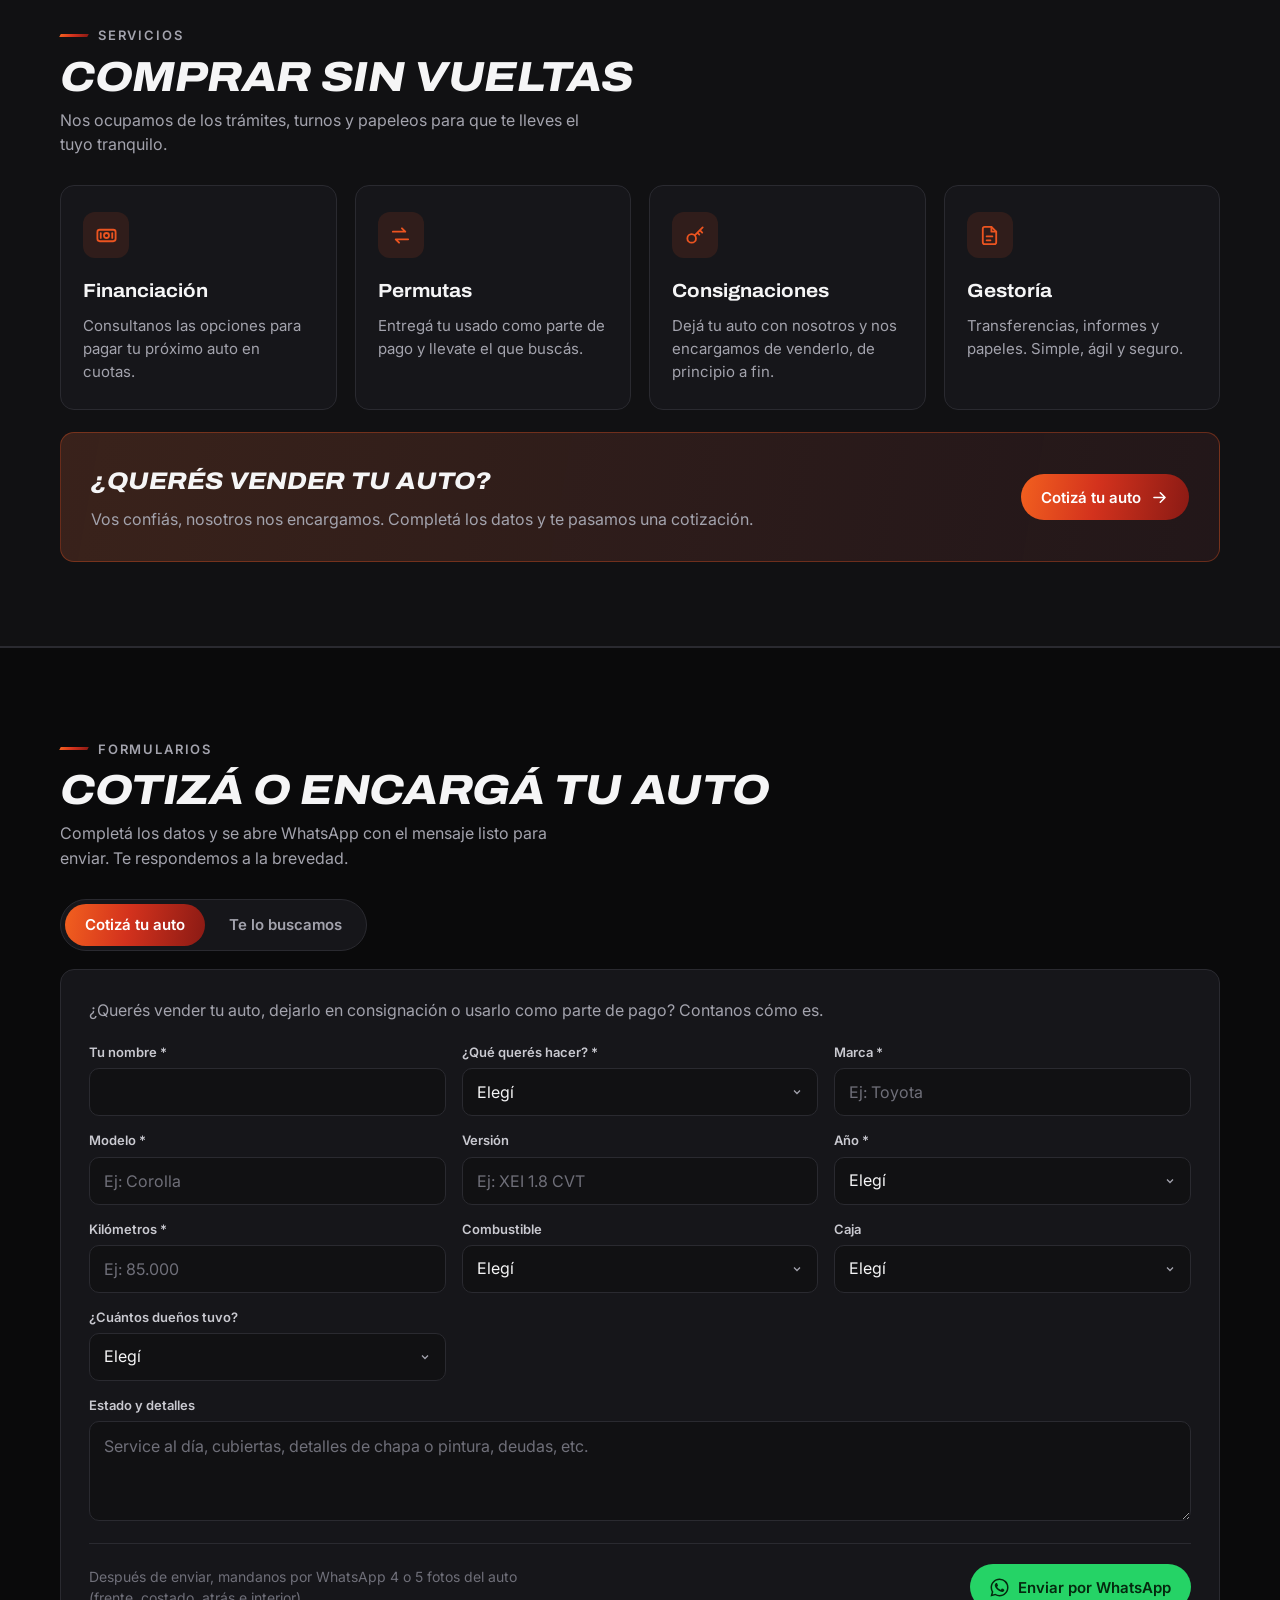
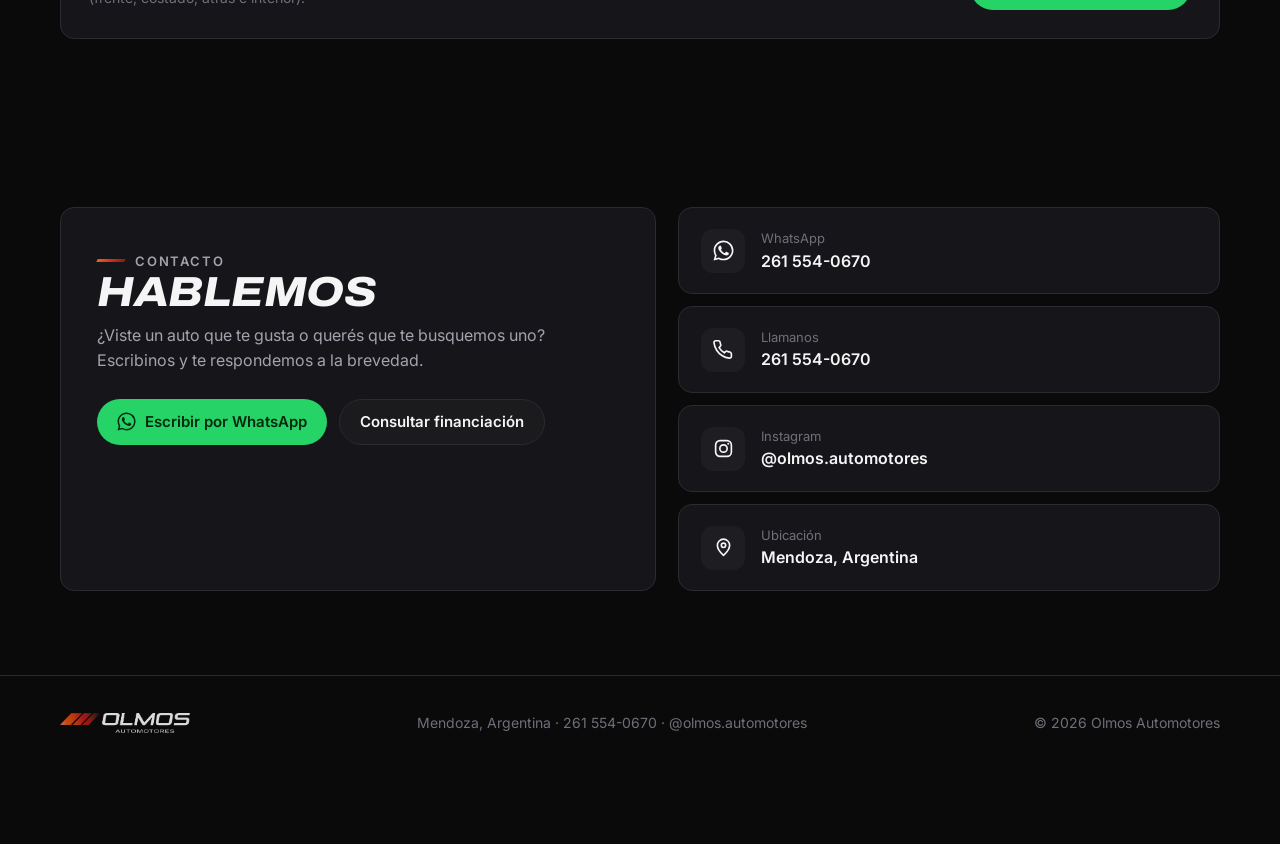
==== commit 37caf3b5: "Sección de autos vendidos en gris" ====
--- a/index.html
+++ b/index.html
@@ -19,7 +19,7 @@
 <link rel="icon" type="image/png" href="assets/icono.png">
 <link rel="apple-touch-icon" href="assets/apple-touch-icon.png">
 <link rel="preconnect" href="https://fonts.googleapis.com"><link rel="preconnect" href="https://fonts.gstatic.com" crossorigin><link href="https://fonts.googleapis.com/css2?family=Archivo:ital,wdth,wght@0,62..125,600..800;1,62..125,600..800&family=Inter:wght@400;500;600;700&display=swap" rel="stylesheet">
-<link rel="stylesheet" href="assets/style.css?v=17">
+<link rel="stylesheet" href="assets/style.css?v=18">
 </head>
 <body>
 <header class="top"><div class="wrap">
@@ -28,7 +28,7 @@
   <a class="btn btn-wa btn-sm" href="https://wa.me/5492615540670?text=Hola%21%20Quer%C3%ADa%20hacer%20una%20consulta." target="_blank" rel="noopener" aria-label="WhatsApp"><svg viewBox="0 0 24 24" fill="currentColor" aria-hidden="true"><path d="M17.47 14.38c-.3-.15-1.75-.86-2.02-.96-.27-.1-.47-.15-.67.15-.2.3-.77.96-.94 1.16-.17.2-.35.22-.64.07-.3-.15-1.25-.46-2.38-1.47-.88-.79-1.47-1.76-1.65-2.06-.17-.3-.02-.46.13-.6.13-.14.3-.35.45-.52.15-.18.2-.3.3-.5.1-.2.05-.37-.03-.52-.07-.15-.67-1.6-.92-2.2-.24-.58-.49-.5-.67-.5h-.57c-.2 0-.52.07-.8.37-.27.3-1.04 1.02-1.04 2.48s1.07 2.88 1.21 3.08c.15.2 2.1 3.2 5.08 4.49.71.3 1.26.49 1.7.63.71.22 1.36.19 1.87.12.57-.09 1.75-.72 2-1.41.25-.7.25-1.29.17-1.41-.07-.13-.27-.2-.57-.35M12.05 21.5h-.01a9.4 9.4 0 0 1-4.8-1.31l-.34-.2-3.57.93.95-3.48-.22-.36a9.4 9.4 0 0 1-1.44-5.02c0-5.2 4.23-9.43 9.44-9.43 2.52 0 4.89.98 6.67 2.77a9.37 9.37 0 0 1 2.76 6.67c0 5.2-4.23 9.43-9.44 9.43M20.08 3.9A11.3 11.3 0 0 0 12.05.58C5.79.58.7 5.67.7 11.92c0 2 .52 3.95 1.52 5.67L.6 23.42l5.96-1.56a11.3 11.3 0 0 0 5.48 1.4h.01c6.25 0 11.34-5.1 11.34-11.35 0-3.03-1.18-5.88-3.32-8.02"/></svg><span>WhatsApp</span></a>
 </div></header>
 <main>
-<section class="hero"><div class="hero-media" aria-hidden="true"><img src="assets/hero/ford-fiesta-kinetic-2017.jpg?v=17" alt="" width="1080" height="885" class=on fetchpriority=high><img data-src="assets/hero/audi-q3-2013.jpg?v=17" alt="" width="1080" height="885"><img data-src="assets/hero/toyota-sw4-srv-2007.jpg?v=17" alt="" width="1080" height="885"><img data-src="assets/hero/toyota-corolla-seg-2018.jpg?v=17" alt="" width="1080" height="885"><img data-src="assets/hero/chevrolet-cruze-lt-2015.jpg?v=17" alt="" width="1080" height="885"></div><div class="hero-caps"><a class="hero-cap on" href="a/ford-fiesta-kinetic-2017/">Ford Fiesta 2017 <span>Ver auto <svg viewBox="0 0 24 24" fill="none" stroke="currentColor" stroke-width="2" stroke-linecap="round" stroke-linejoin="round" aria-hidden="true"><path d="M5 12h14M13 6l6 6-6 6"/></svg></span></a><a class="hero-cap" href="a/audi-q3-2013/">Audi Q3 2013 <span>Ver auto <svg viewBox="0 0 24 24" fill="none" stroke="currentColor" stroke-width="2" stroke-linecap="round" stroke-linejoin="round" aria-hidden="true"><path d="M5 12h14M13 6l6 6-6 6"/></svg></span></a><a class="hero-cap" href="a/toyota-sw4-srv-2007/">Toyota SW4 2007 <span>Ver auto <svg viewBox="0 0 24 24" fill="none" stroke="currentColor" stroke-width="2" stroke-linecap="round" stroke-linejoin="round" aria-hidden="true"><path d="M5 12h14M13 6l6 6-6 6"/></svg></span></a><a class="hero-cap" href="a/toyota-corolla-seg-2018/">Toyota Corolla 2018 <span>Ver auto <svg viewBox="0 0 24 24" fill="none" stroke="currentColor" stroke-width="2" stroke-linecap="round" stroke-linejoin="round" aria-hidden="true"><path d="M5 12h14M13 6l6 6-6 6"/></svg></span></a><a class="hero-cap" href="a/chevrolet-cruze-lt-2015/">Chevrolet Cruze 2015 <span>Ver auto <svg viewBox="0 0 24 24" fill="none" stroke="currentColor" stroke-width="2" stroke-linecap="round" stroke-linejoin="round" aria-hidden="true"><path d="M5 12h14M13 6l6 6-6 6"/></svg></span></a></div><div class="wrap">
+<section class="hero"><div class="hero-media" aria-hidden="true"><img src="assets/hero/ford-fiesta-kinetic-2017.jpg?v=18" alt="" width="1080" height="885" class=on fetchpriority=high><img data-src="assets/hero/audi-q3-2013.jpg?v=18" alt="" width="1080" height="885"><img data-src="assets/hero/toyota-sw4-srv-2007.jpg?v=18" alt="" width="1080" height="885"><img data-src="assets/hero/toyota-corolla-seg-2018.jpg?v=18" alt="" width="1080" height="885"><img data-src="assets/hero/chevrolet-cruze-lt-2015.jpg?v=18" alt="" width="1080" height="885"></div><div class="hero-caps"><a class="hero-cap on" href="a/ford-fiesta-kinetic-2017/">Ford Fiesta 2017 <span>Ver auto <svg viewBox="0 0 24 24" fill="none" stroke="currentColor" stroke-width="2" stroke-linecap="round" stroke-linejoin="round" aria-hidden="true"><path d="M5 12h14M13 6l6 6-6 6"/></svg></span></a><a class="hero-cap" href="a/audi-q3-2013/">Audi Q3 2013 <span>Ver auto <svg viewBox="0 0 24 24" fill="none" stroke="currentColor" stroke-width="2" stroke-linecap="round" stroke-linejoin="round" aria-hidden="true"><path d="M5 12h14M13 6l6 6-6 6"/></svg></span></a><a class="hero-cap" href="a/toyota-sw4-srv-2007/">Toyota SW4 2007 <span>Ver auto <svg viewBox="0 0 24 24" fill="none" stroke="currentColor" stroke-width="2" stroke-linecap="round" stroke-linejoin="round" aria-hidden="true"><path d="M5 12h14M13 6l6 6-6 6"/></svg></span></a><a class="hero-cap" href="a/toyota-corolla-seg-2018/">Toyota Corolla 2018 <span>Ver auto <svg viewBox="0 0 24 24" fill="none" stroke="currentColor" stroke-width="2" stroke-linecap="round" stroke-linejoin="round" aria-hidden="true"><path d="M5 12h14M13 6l6 6-6 6"/></svg></span></a><a class="hero-cap" href="a/chevrolet-cruze-lt-2015/">Chevrolet Cruze 2015 <span>Ver auto <svg viewBox="0 0 24 24" fill="none" stroke="currentColor" stroke-width="2" stroke-linecap="round" stroke-linejoin="round" aria-hidden="true"><path d="M5 12h14M13 6l6 6-6 6"/></svg></span></a></div><div class="wrap">
   <span class="eyebrow">Compra · Venta · Mendoza</span>
   <h1>Tu próximo vehículo <span>empieza acá.</span></h1>
   <p class="lead">Autos usados seleccionados, con fotos reales y precio a la vista. Te acompañamos en todo: papeles, turnos y transferencia.</p>
@@ -91,6 +91,17 @@
 </a>
     <div class="empty" id="empty" hidden>No encontramos autos con esa búsqueda.<br>Escribinos y te avisamos cuando entre uno.</div>
   </div>
+</div></section>
+<section class="sec vend" id="vendidos"><div class="wrap">
+  <div class="sec-head"><div><span class="eyebrow">Vendidos</span><h2>Ya encontraron dueño</h2></div><span class="count">1 vendido</span></div>
+  <div class="grid sold-grid"><a class="card is-sold" href="a/ford-ecosport-xlt-plus-2012/" data-tipo="suv" data-txt="ford ecosport xlt plus 2.0 2012 nafta / gnc manual suv " data-anio="2012" data-km="261000" data-fecha="20261024">
+  <div class="ph"><img src="fotos/ford-ecosport-xlt-plus-2012/m/1.jpg" alt="Ford EcoSport XLT Plus 2.0 2012" loading="lazy" width="720" height="900"><span class="stamp">Vendido</span><span class="nph"><svg viewBox="0 0 24 24" fill="none" stroke="currentColor" stroke-width="2" stroke-linecap="round" stroke-linejoin="round" aria-hidden="true"><rect x="3" y="6" width="18" height="14" rx="2.5"/><circle cx="12" cy="13" r="3.5"/><path d="M8.5 6 10 3.5h4L15.5 6"/></svg>6</span></div>
+  <div class="bd">
+    <div><h3>Ford EcoSport</h3><div class="ver">XLT Plus 2.0</div></div>
+    <div class="specs"><span>2012</span><span>261.000 km</span><span>Manual</span><span>Nafta / GNC</span></div>
+    <div class="ft"><span class="sold-tag">Vendido</span><span class="go">Ver auto <svg viewBox="0 0 24 24" fill="none" stroke="currentColor" stroke-width="2" stroke-linecap="round" stroke-linejoin="round" aria-hidden="true"><path d="M5 12h14M13 6l6 6-6 6"/></svg></span></div>
+  </div>
+</a></div>
 </div></section>
 <section class="sec ents" id="entregas"><div class="wrap">
   <div class="sec-head"><div><span class="eyebrow">Entregas</span><h2>Ya tienen el suyo</h2></div><span class="count">+20 autos entregados</span></div>
@@ -169,6 +180,6 @@
   <div>© 2026 Olmos Automotores</div>
 </div></footer>
 <a class="fab" href="https://wa.me/5492615540670?text=Hola%21%20Vi%20la%20p%C3%A1gina%20y%20quer%C3%ADa%20consultar%20por%20un%20veh%C3%ADculo." target="_blank" rel="noopener" aria-label="Escribinos por WhatsApp"><svg viewBox="0 0 24 24" fill="currentColor" aria-hidden="true"><path d="M17.47 14.38c-.3-.15-1.75-.86-2.02-.96-.27-.1-.47-.15-.67.15-.2.3-.77.96-.94 1.16-.17.2-.35.22-.64.07-.3-.15-1.25-.46-2.38-1.47-.88-.79-1.47-1.76-1.65-2.06-.17-.3-.02-.46.13-.6.13-.14.3-.35.45-.52.15-.18.2-.3.3-.5.1-.2.05-.37-.03-.52-.07-.15-.67-1.6-.92-2.2-.24-.58-.49-.5-.67-.5h-.57c-.2 0-.52.07-.8.37-.27.3-1.04 1.02-1.04 2.48s1.07 2.88 1.21 3.08c.15.2 2.1 3.2 5.08 4.49.71.3 1.26.49 1.7.63.71.22 1.36.19 1.87.12.57-.09 1.75-.72 2-1.41.25-.7.25-1.29.17-1.41-.07-.13-.27-.2-.57-.35M12.05 21.5h-.01a9.4 9.4 0 0 1-4.8-1.31l-.34-.2-3.57.93.95-3.48-.22-.36a9.4 9.4 0 0 1-1.44-5.02c0-5.2 4.23-9.43 9.44-9.43 2.52 0 4.89.98 6.67 2.77a9.37 9.37 0 0 1 2.76 6.67c0 5.2-4.23 9.43-9.44 9.43M20.08 3.9A11.3 11.3 0 0 0 12.05.58C5.79.58.7 5.67.7 11.92c0 2 .52 3.95 1.52 5.67L.6 23.42l5.96-1.56a11.3 11.3 0 0 0 5.48 1.4h.01c6.25 0 11.34-5.1 11.34-11.35 0-3.03-1.18-5.88-3.32-8.02"/></svg></a>
-<script src="assets/app.js?v=17" defer></script>
+<script src="assets/app.js?v=18" defer></script>
 </body>
 </html>
--- a/assets/style.css
+++ b/assets/style.css
@@ -367,3 +367,23 @@
   body.has-bar .fab{display:none}
 }
 @media (prefers-reduced-motion:reduce){*{transition:none!important;scroll-behavior:auto!important}}
+
+/* ---------- Vendidos (en gris) ---------- */
+.vend{padding:24px 0 40px}
+.vend h2{font-size:clamp(24px,3vw,32px)}
+.sold-grid{grid-template-columns:repeat(4,minmax(0,1fr));gap:16px}
+.card.is-sold{background:var(--bg-2);border-color:#202024}
+.card.is-sold .ph img{filter:grayscale(1) brightness(.62) contrast(.95)}
+.card.is-sold:hover{transform:none;box-shadow:none;border-color:#2c2c32}
+.card.is-sold:hover .ph img{transform:none;filter:grayscale(.6) brightness(.72)}
+.card.is-sold h3{font-size:18px;color:#a3a3ad}
+.card.is-sold .ver,.card.is-sold .specs span{color:var(--dim)}
+.card.is-sold .specs span{background:transparent}
+.card.is-sold .bd{padding:16px;gap:10px}
+.card.is-sold .go{color:var(--dim)}
+.card.is-sold .nph{display:none}
+.stamp{position:absolute;left:50%;top:50%;transform:translate(-50%,-50%) rotate(-8deg);padding:7px 18px;border:2px solid rgba(255,255,255,.75);border-radius:6px;
+  font-family:var(--head);font-stretch:115%;font-style:italic;font-weight:800;font-size:20px;letter-spacing:.12em;text-transform:uppercase;color:#fff;background:rgba(10,10,11,.35)}
+.sold-tag{font-family:var(--head);font-stretch:110%;font-weight:800;font-style:italic;text-transform:uppercase;letter-spacing:.06em;font-size:16px;color:var(--dim)}
+@media (max-width:980px){.sold-grid{grid-template-columns:repeat(3,minmax(0,1fr))}}
+@media (max-width:720px){.sold-grid{grid-template-columns:repeat(2,minmax(0,1fr));gap:12px}.card.is-sold .specs{display:none}.card.is-sold h3{font-size:16px}.stamp{font-size:15px;padding:5px 12px}.card.is-sold .go{display:none}.vend{padding:16px 0 32px}}
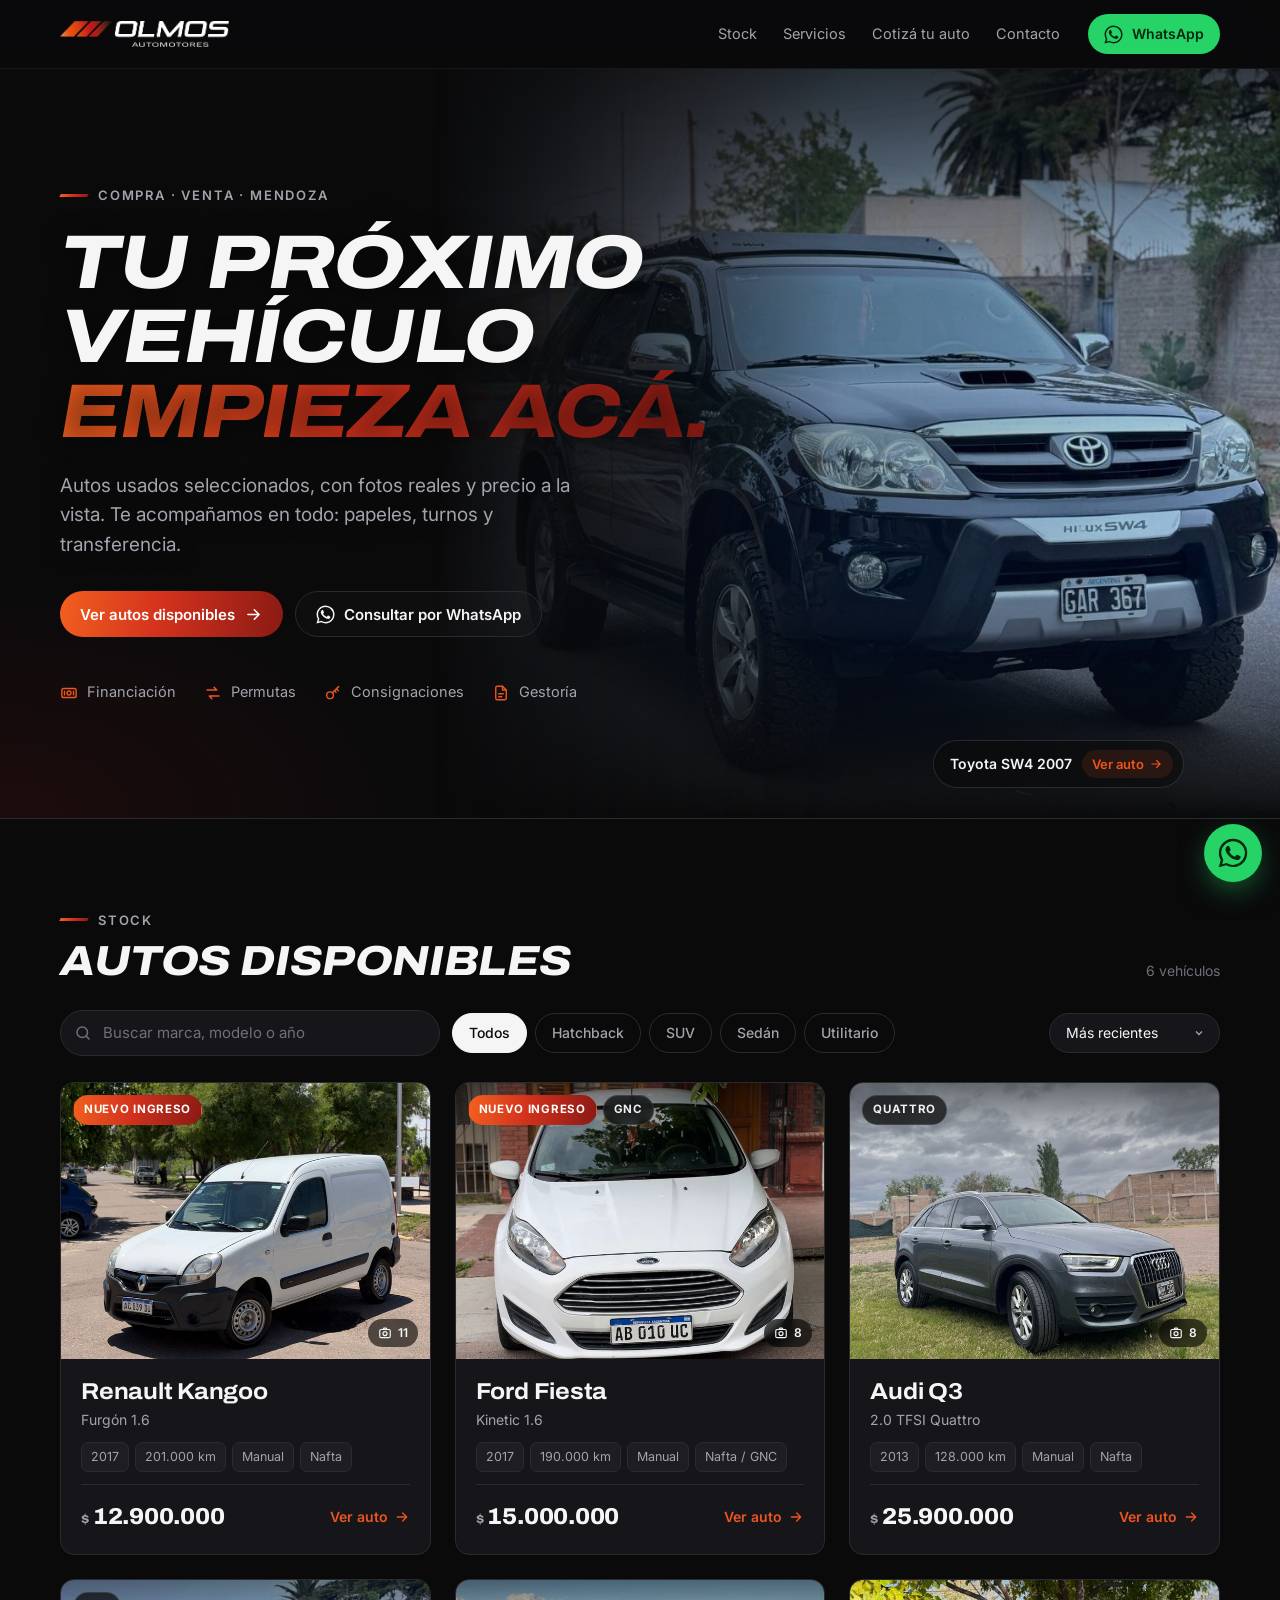
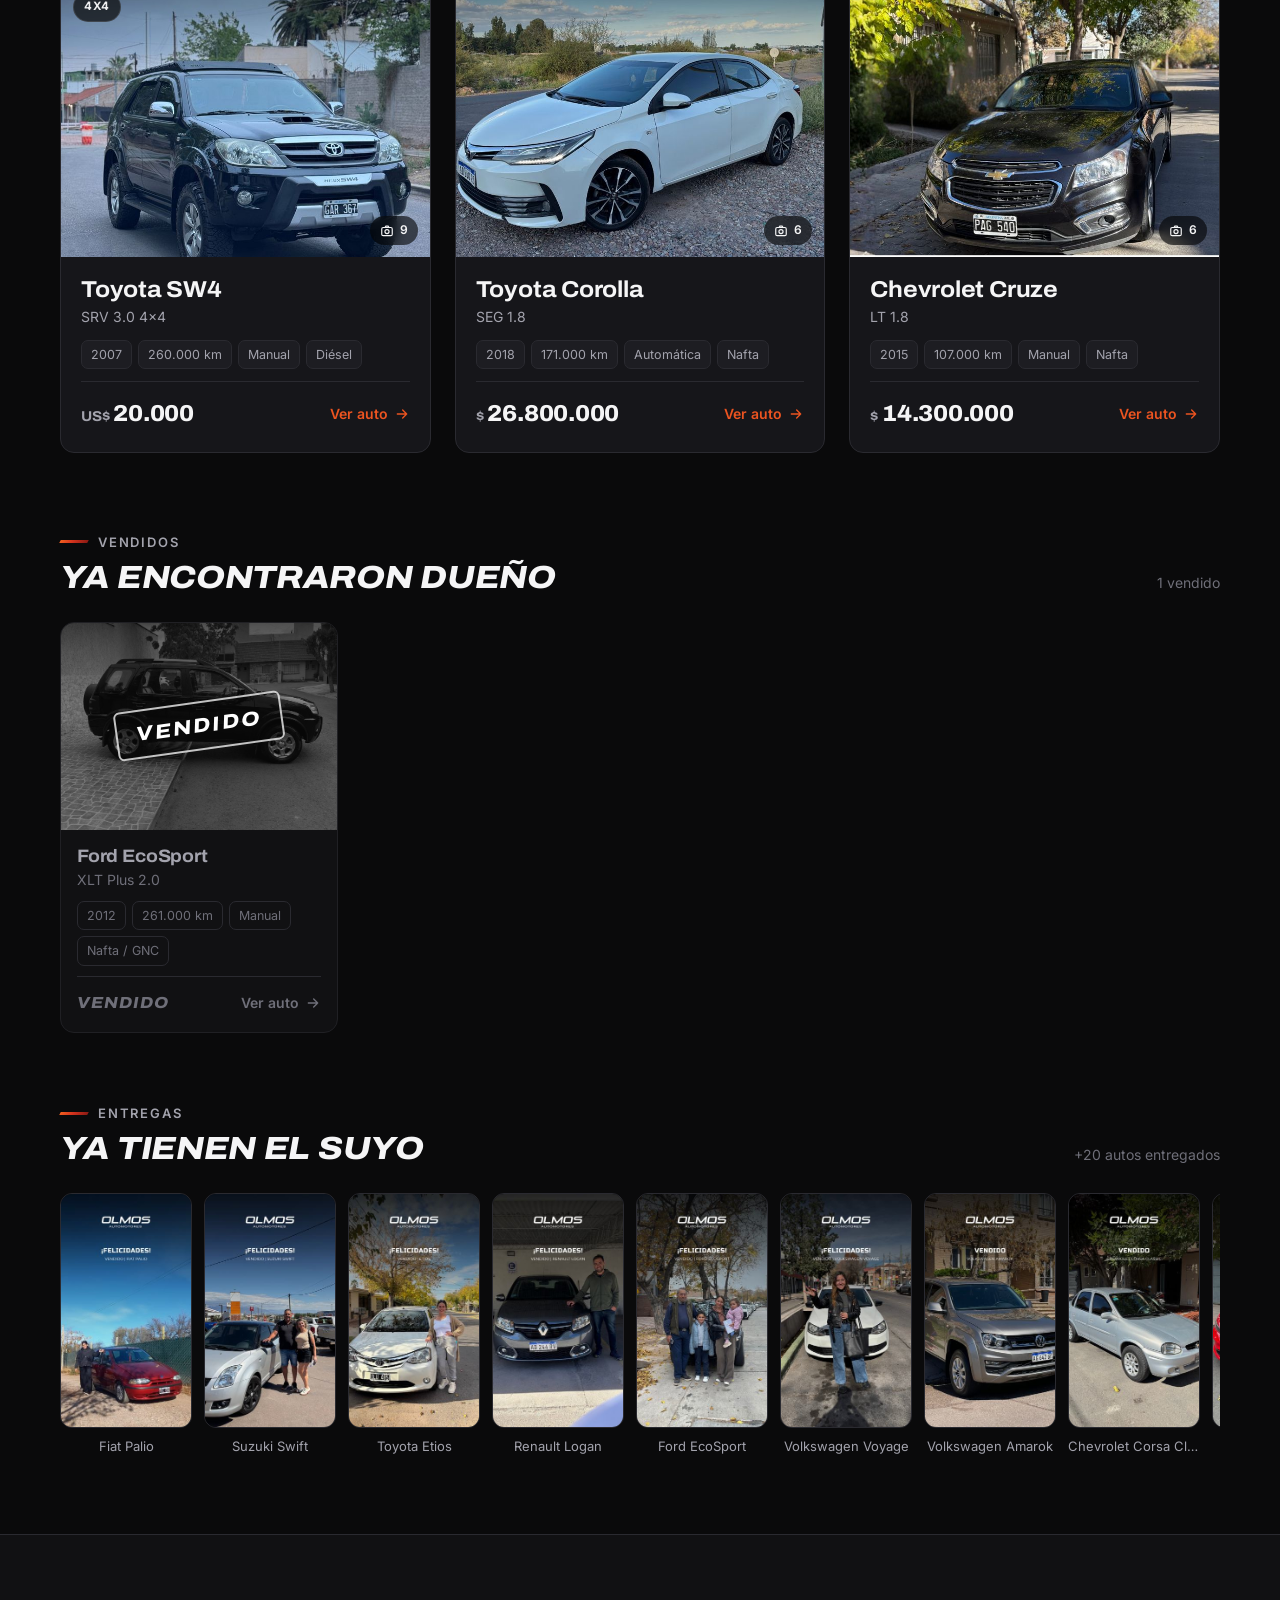
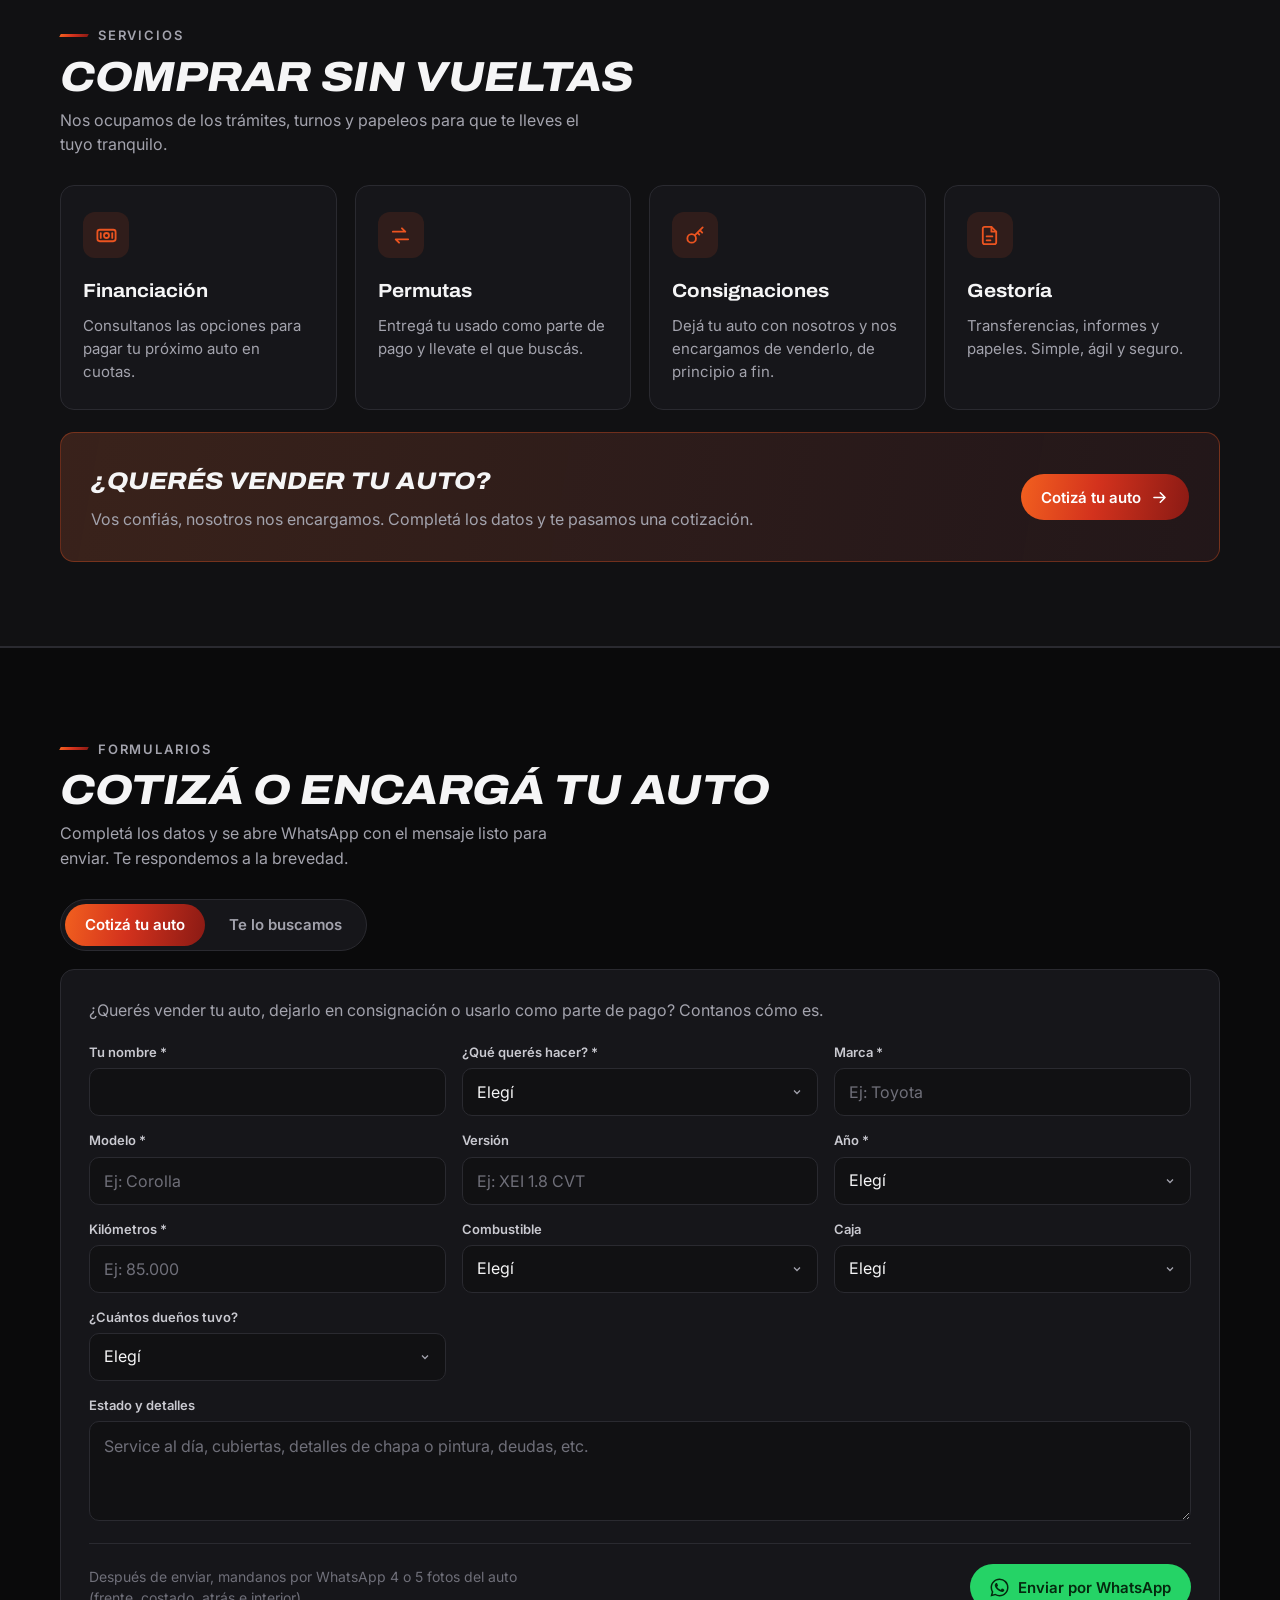
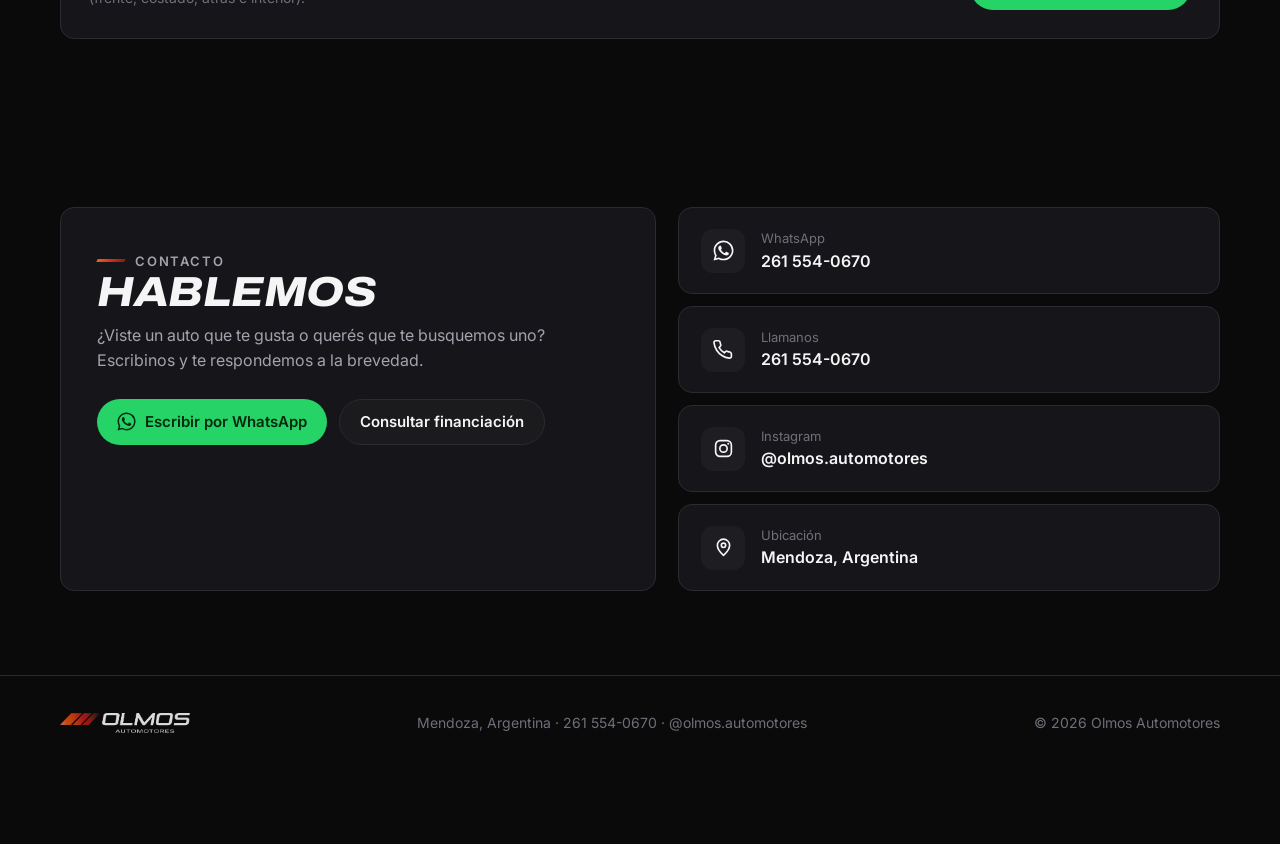
==== commit 3fb34175: "Nuevo ingreso: Renault Kangoo Furgón 2017" ====
--- a/index.html
+++ b/index.html
@@ -28,7 +28,7 @@
   <a class="btn btn-wa btn-sm" href="https://wa.me/5492615540670?text=Hola%21%20Quer%C3%ADa%20hacer%20una%20consulta." target="_blank" rel="noopener" aria-label="WhatsApp"><svg viewBox="0 0 24 24" fill="currentColor" aria-hidden="true"><path d="M17.47 14.38c-.3-.15-1.75-.86-2.02-.96-.27-.1-.47-.15-.67.15-.2.3-.77.96-.94 1.16-.17.2-.35.22-.64.07-.3-.15-1.25-.46-2.38-1.47-.88-.79-1.47-1.76-1.65-2.06-.17-.3-.02-.46.13-.6.13-.14.3-.35.45-.52.15-.18.2-.3.3-.5.1-.2.05-.37-.03-.52-.07-.15-.67-1.6-.92-2.2-.24-.58-.49-.5-.67-.5h-.57c-.2 0-.52.07-.8.37-.27.3-1.04 1.02-1.04 2.48s1.07 2.88 1.21 3.08c.15.2 2.1 3.2 5.08 4.49.71.3 1.26.49 1.7.63.71.22 1.36.19 1.87.12.57-.09 1.75-.72 2-1.41.25-.7.25-1.29.17-1.41-.07-.13-.27-.2-.57-.35M12.05 21.5h-.01a9.4 9.4 0 0 1-4.8-1.31l-.34-.2-3.57.93.95-3.48-.22-.36a9.4 9.4 0 0 1-1.44-5.02c0-5.2 4.23-9.43 9.44-9.43 2.52 0 4.89.98 6.67 2.77a9.37 9.37 0 0 1 2.76 6.67c0 5.2-4.23 9.43-9.44 9.43M20.08 3.9A11.3 11.3 0 0 0 12.05.58C5.79.58.7 5.67.7 11.92c0 2 .52 3.95 1.52 5.67L.6 23.42l5.96-1.56a11.3 11.3 0 0 0 5.48 1.4h.01c6.25 0 11.34-5.1 11.34-11.35 0-3.03-1.18-5.88-3.32-8.02"/></svg><span>WhatsApp</span></a>
 </div></header>
 <main>
-<section class="hero"><div class="hero-media" aria-hidden="true"><img src="assets/hero/ford-fiesta-kinetic-2017.jpg?v=18" alt="" width="1080" height="885" class=on fetchpriority=high><img data-src="assets/hero/audi-q3-2013.jpg?v=18" alt="" width="1080" height="885"><img data-src="assets/hero/toyota-sw4-srv-2007.jpg?v=18" alt="" width="1080" height="885"><img data-src="assets/hero/toyota-corolla-seg-2018.jpg?v=18" alt="" width="1080" height="885"><img data-src="assets/hero/chevrolet-cruze-lt-2015.jpg?v=18" alt="" width="1080" height="885"></div><div class="hero-caps"><a class="hero-cap on" href="a/ford-fiesta-kinetic-2017/">Ford Fiesta 2017 <span>Ver auto <svg viewBox="0 0 24 24" fill="none" stroke="currentColor" stroke-width="2" stroke-linecap="round" stroke-linejoin="round" aria-hidden="true"><path d="M5 12h14M13 6l6 6-6 6"/></svg></span></a><a class="hero-cap" href="a/audi-q3-2013/">Audi Q3 2013 <span>Ver auto <svg viewBox="0 0 24 24" fill="none" stroke="currentColor" stroke-width="2" stroke-linecap="round" stroke-linejoin="round" aria-hidden="true"><path d="M5 12h14M13 6l6 6-6 6"/></svg></span></a><a class="hero-cap" href="a/toyota-sw4-srv-2007/">Toyota SW4 2007 <span>Ver auto <svg viewBox="0 0 24 24" fill="none" stroke="currentColor" stroke-width="2" stroke-linecap="round" stroke-linejoin="round" aria-hidden="true"><path d="M5 12h14M13 6l6 6-6 6"/></svg></span></a><a class="hero-cap" href="a/toyota-corolla-seg-2018/">Toyota Corolla 2018 <span>Ver auto <svg viewBox="0 0 24 24" fill="none" stroke="currentColor" stroke-width="2" stroke-linecap="round" stroke-linejoin="round" aria-hidden="true"><path d="M5 12h14M13 6l6 6-6 6"/></svg></span></a><a class="hero-cap" href="a/chevrolet-cruze-lt-2015/">Chevrolet Cruze 2015 <span>Ver auto <svg viewBox="0 0 24 24" fill="none" stroke="currentColor" stroke-width="2" stroke-linecap="round" stroke-linejoin="round" aria-hidden="true"><path d="M5 12h14M13 6l6 6-6 6"/></svg></span></a></div><div class="wrap">
+<section class="hero"><div class="hero-media" aria-hidden="true"><img src="assets/hero/renault-kangoo-furgon-2017.jpg?v=18" alt="" width="1080" height="885" class=on fetchpriority=high><img data-src="assets/hero/ford-fiesta-kinetic-2017.jpg?v=18" alt="" width="1080" height="885"><img data-src="assets/hero/audi-q3-2013.jpg?v=18" alt="" width="1080" height="885"><img data-src="assets/hero/toyota-sw4-srv-2007.jpg?v=18" alt="" width="1080" height="885"><img data-src="assets/hero/toyota-corolla-seg-2018.jpg?v=18" alt="" width="1080" height="885"><img data-src="assets/hero/chevrolet-cruze-lt-2015.jpg?v=18" alt="" width="1080" height="885"></div><div class="hero-caps"><a class="hero-cap on" href="a/renault-kangoo-furgon-2017/">Renault Kangoo 2017 <span>Ver auto <svg viewBox="0 0 24 24" fill="none" stroke="currentColor" stroke-width="2" stroke-linecap="round" stroke-linejoin="round" aria-hidden="true"><path d="M5 12h14M13 6l6 6-6 6"/></svg></span></a><a class="hero-cap" href="a/ford-fiesta-kinetic-2017/">Ford Fiesta 2017 <span>Ver auto <svg viewBox="0 0 24 24" fill="none" stroke="currentColor" stroke-width="2" stroke-linecap="round" stroke-linejoin="round" aria-hidden="true"><path d="M5 12h14M13 6l6 6-6 6"/></svg></span></a><a class="hero-cap" href="a/audi-q3-2013/">Audi Q3 2013 <span>Ver auto <svg viewBox="0 0 24 24" fill="none" stroke="currentColor" stroke-width="2" stroke-linecap="round" stroke-linejoin="round" aria-hidden="true"><path d="M5 12h14M13 6l6 6-6 6"/></svg></span></a><a class="hero-cap" href="a/toyota-sw4-srv-2007/">Toyota SW4 2007 <span>Ver auto <svg viewBox="0 0 24 24" fill="none" stroke="currentColor" stroke-width="2" stroke-linecap="round" stroke-linejoin="round" aria-hidden="true"><path d="M5 12h14M13 6l6 6-6 6"/></svg></span></a><a class="hero-cap" href="a/toyota-corolla-seg-2018/">Toyota Corolla 2018 <span>Ver auto <svg viewBox="0 0 24 24" fill="none" stroke="currentColor" stroke-width="2" stroke-linecap="round" stroke-linejoin="round" aria-hidden="true"><path d="M5 12h14M13 6l6 6-6 6"/></svg></span></a><a class="hero-cap" href="a/chevrolet-cruze-lt-2015/">Chevrolet Cruze 2015 <span>Ver auto <svg viewBox="0 0 24 24" fill="none" stroke="currentColor" stroke-width="2" stroke-linecap="round" stroke-linejoin="round" aria-hidden="true"><path d="M5 12h14M13 6l6 6-6 6"/></svg></span></a></div><div class="wrap">
   <span class="eyebrow">Compra · Venta · Mendoza</span>
   <h1>Tu próximo vehículo <span>empieza acá.</span></h1>
   <p class="lead">Autos usados seleccionados, con fotos reales y precio a la vista. Te acompañamos en todo: papeles, turnos y transferencia.</p>
@@ -45,10 +45,18 @@
   <div class="sec-head"><div><span class="eyebrow">Stock</span><h2>Autos disponibles</h2></div><span class="count" id="count"></span></div>
   <div class="toolbar">
     <label class="search"><span class="sr">Buscar</span><svg viewBox="0 0 24 24" fill="none" stroke="currentColor" stroke-width="2" stroke-linecap="round" aria-hidden="true"><circle cx="11" cy="11" r="7"/><path d="m20 20-3.5-3.5"/></svg><input id="q" type="search" placeholder="Buscar marca, modelo o año" autocomplete="off"></label>
-    <div class="chips"><button class="chip" data-tipo="todos" aria-pressed="true">Todos</button><button class="chip" data-tipo="hatchback" aria-pressed="false">Hatchback</button><button class="chip" data-tipo="suv" aria-pressed="false">SUV</button><button class="chip" data-tipo="sedán" aria-pressed="false">Sedán</button></div>
+    <div class="chips"><button class="chip" data-tipo="todos" aria-pressed="true">Todos</button><button class="chip" data-tipo="hatchback" aria-pressed="false">Hatchback</button><button class="chip" data-tipo="suv" aria-pressed="false">SUV</button><button class="chip" data-tipo="sedán" aria-pressed="false">Sedán</button><button class="chip" data-tipo="utilitario" aria-pressed="false">Utilitario</button></div>
     <select class="sort" id="sort" aria-label="Ordenar"><option value="recientes">Más recientes</option><option value="anio">Año: más nuevo</option><option value="km">Menor kilometraje</option></select>
   </div>
   <div class="grid" id="grid">
+<a class="card" href="a/renault-kangoo-furgon-2017/" data-tipo="utilitario" data-txt="renault kangoo furgon 1.6 2017 nafta manual utilitario " data-anio="2017" data-km="201000" data-fecha="20261118">
+  <div class="ph"><img src="fotos/renault-kangoo-furgon-2017/m/1.jpg" alt="Renault Kangoo Furgón 1.6 2017" loading="lazy" width="720" height="900"><div class="tags"><span class="badge new">Nuevo ingreso</span></div><span class="nph"><svg viewBox="0 0 24 24" fill="none" stroke="currentColor" stroke-width="2" stroke-linecap="round" stroke-linejoin="round" aria-hidden="true"><rect x="3" y="6" width="18" height="14" rx="2.5"/><circle cx="12" cy="13" r="3.5"/><path d="M8.5 6 10 3.5h4L15.5 6"/></svg>11</span></div>
+  <div class="bd">
+    <div><h3>Renault Kangoo</h3><div class="ver">Furgón 1.6</div></div>
+    <div class="specs"><span>2017</span><span>201.000 km</span><span>Manual</span><span>Nafta</span></div>
+    <div class="ft"><span class="price"><small>$</small>12.900.000</span><span class="go">Ver auto <svg viewBox="0 0 24 24" fill="none" stroke="currentColor" stroke-width="2" stroke-linecap="round" stroke-linejoin="round" aria-hidden="true"><path d="M5 12h14M13 6l6 6-6 6"/></svg></span></div>
+  </div>
+</a>
 <a class="card" href="a/ford-fiesta-kinetic-2017/" data-tipo="hatchback" data-txt="ford fiesta kinetic 1.6 2017 nafta / gnc manual hatchback " data-anio="2017" data-km="190000" data-fecha="20261031">
   <div class="ph"><img src="fotos/ford-fiesta-kinetic-2017/m/1.jpg" alt="Ford Fiesta Kinetic 1.6 2017" loading="lazy" width="720" height="900"><div class="tags"><span class="badge new">Nuevo ingreso</span><span class="badge">GNC</span></div><span class="nph"><svg viewBox="0 0 24 24" fill="none" stroke="currentColor" stroke-width="2" stroke-linecap="round" stroke-linejoin="round" aria-hidden="true"><rect x="3" y="6" width="18" height="14" rx="2.5"/><circle cx="12" cy="13" r="3.5"/><path d="M8.5 6 10 3.5h4L15.5 6"/></svg>8</span></div>
   <div class="bd">
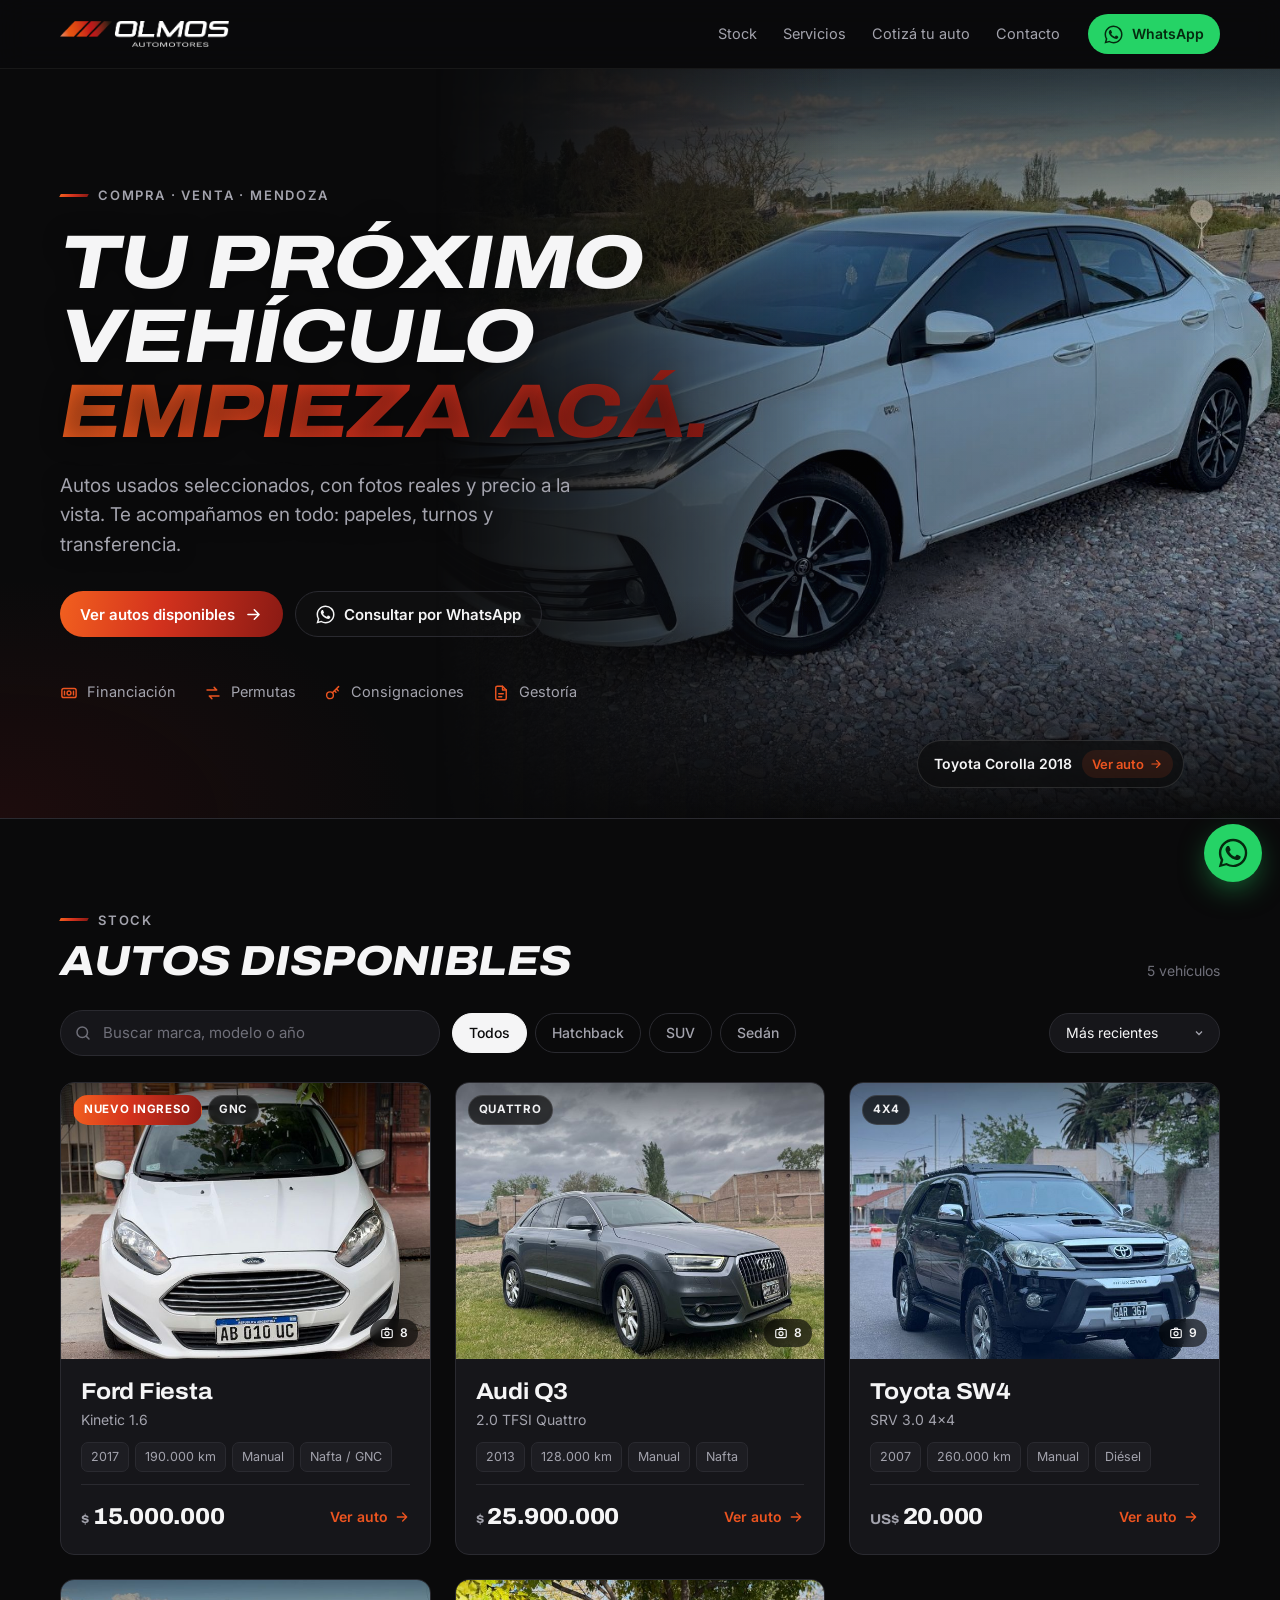
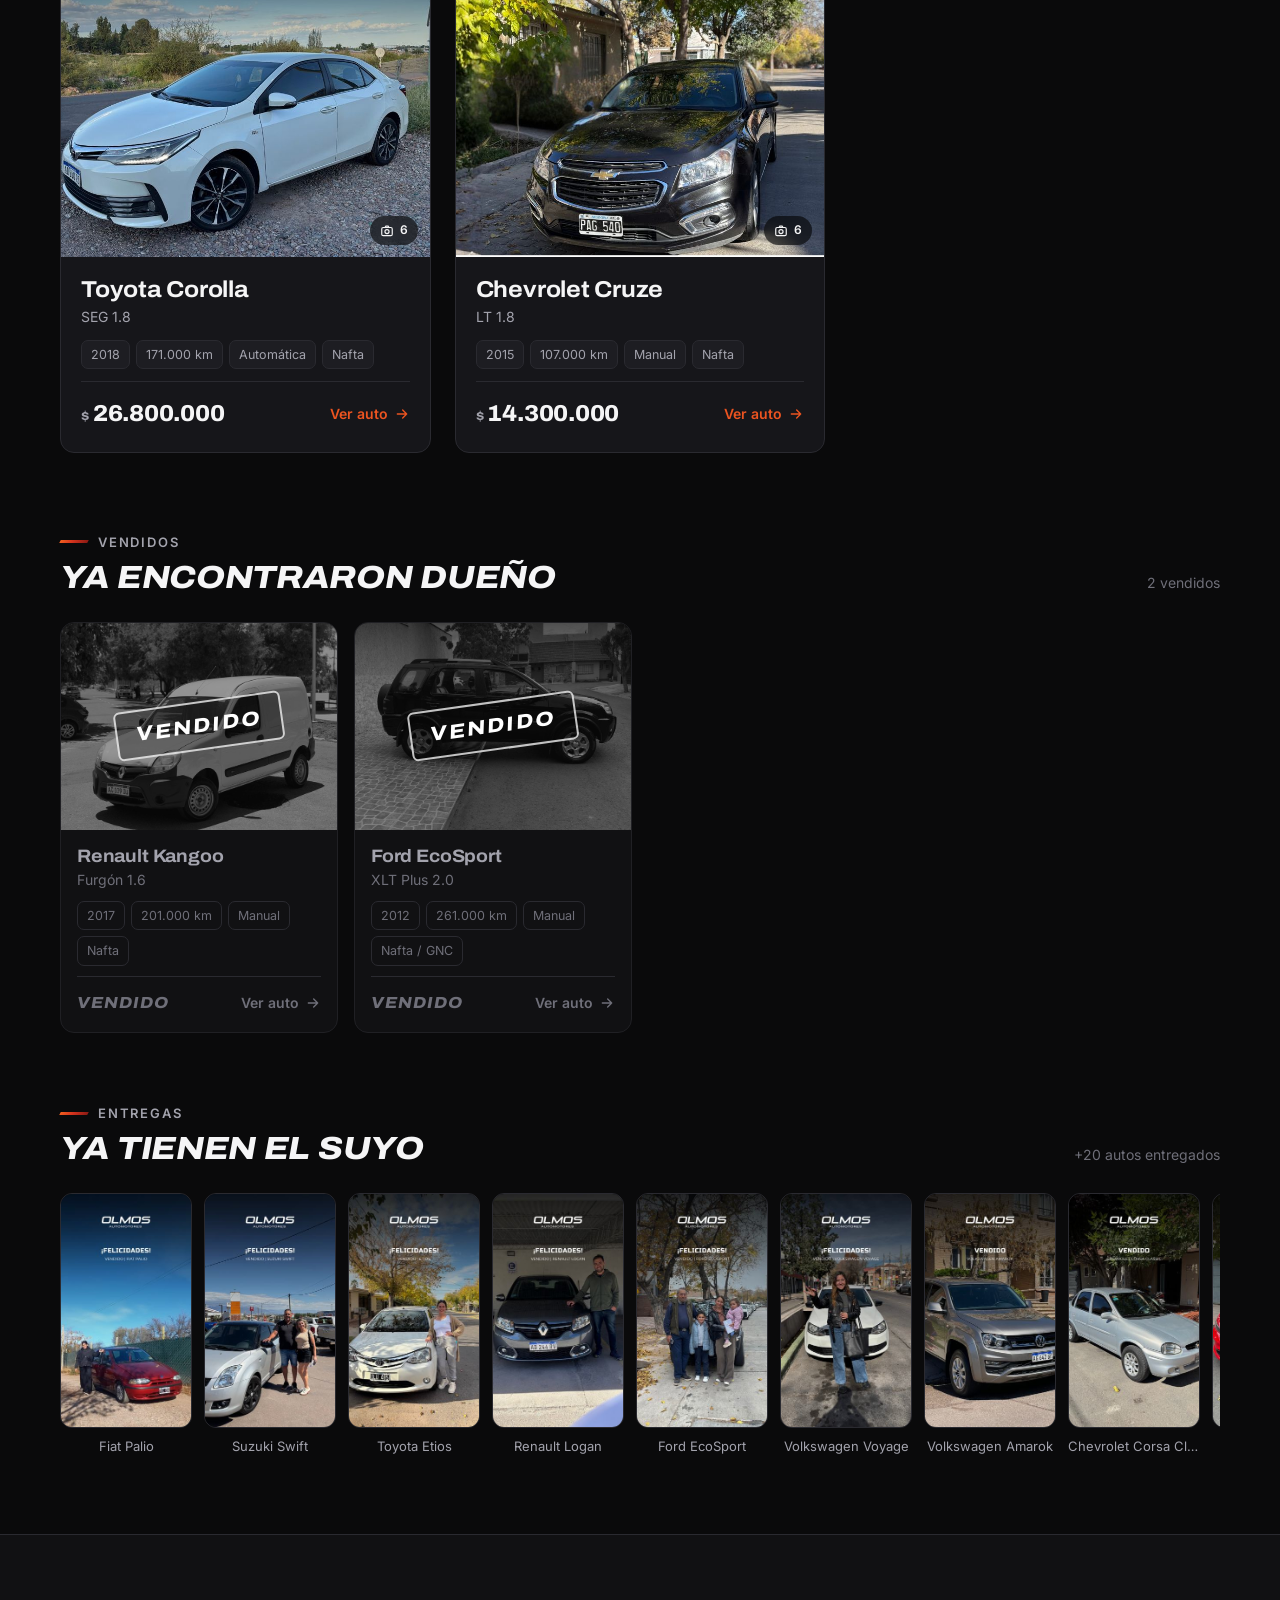
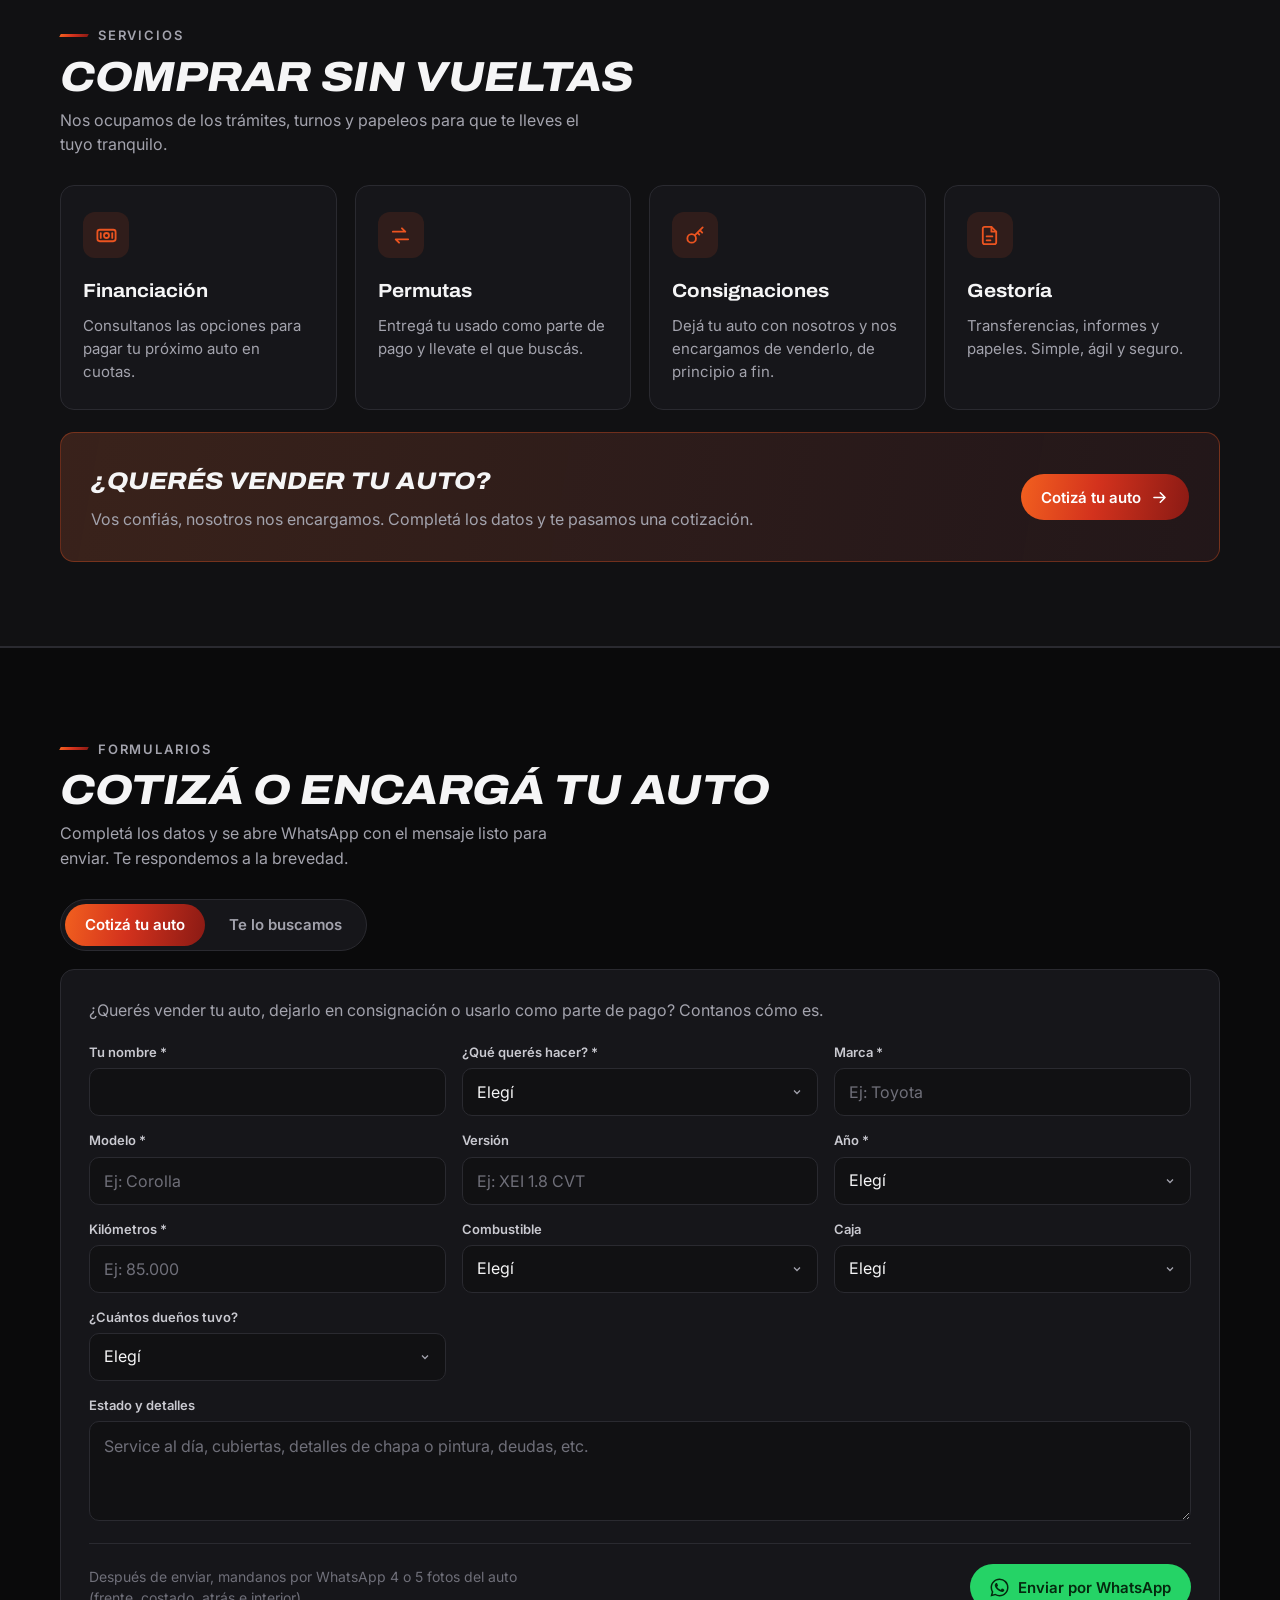
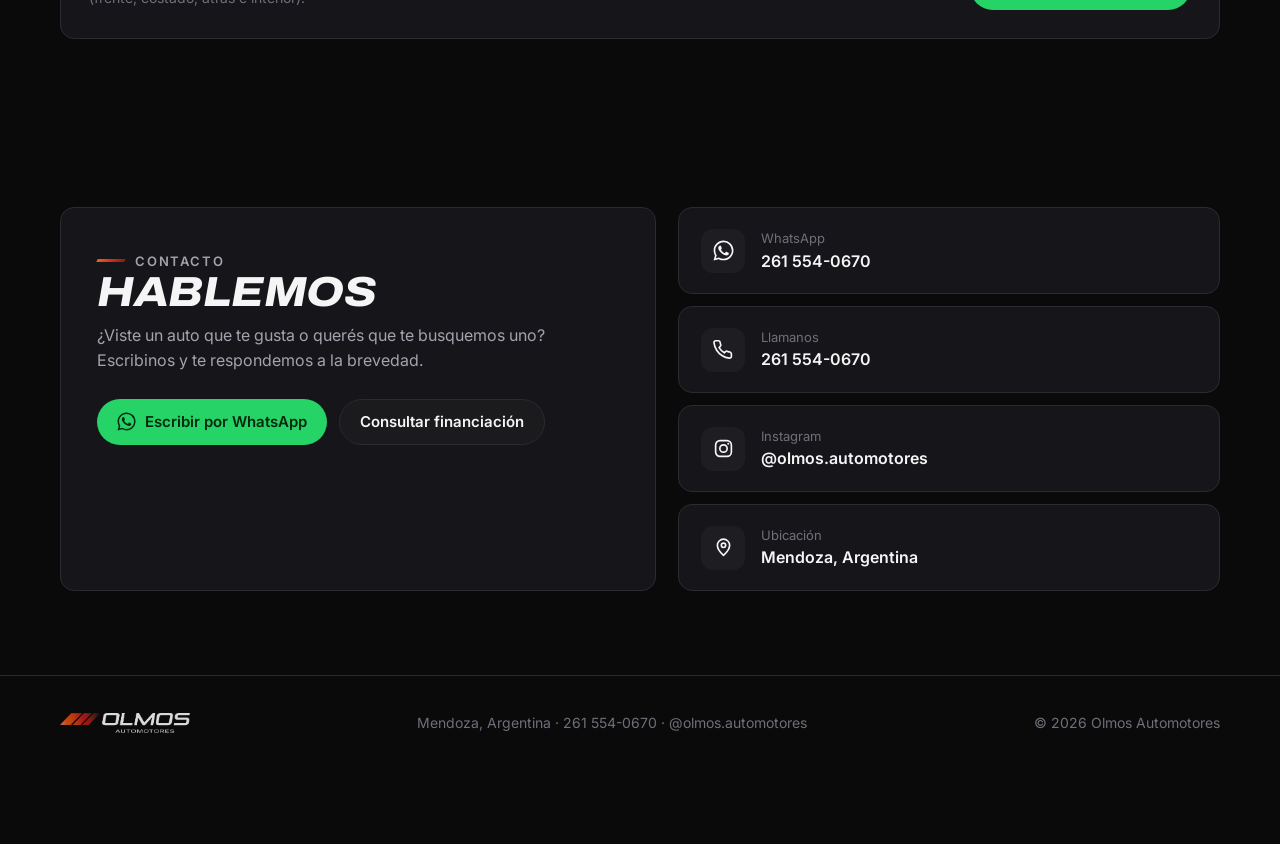
==== commit 65a376cc: "Vendida: Renault Kangoo Furgón 2017" ====
--- a/index.html
+++ b/index.html
@@ -28,7 +28,7 @@
   <a class="btn btn-wa btn-sm" href="https://wa.me/5492615540670?text=Hola%21%20Quer%C3%ADa%20hacer%20una%20consulta." target="_blank" rel="noopener" aria-label="WhatsApp"><svg viewBox="0 0 24 24" fill="currentColor" aria-hidden="true"><path d="M17.47 14.38c-.3-.15-1.75-.86-2.02-.96-.27-.1-.47-.15-.67.15-.2.3-.77.96-.94 1.16-.17.2-.35.22-.64.07-.3-.15-1.25-.46-2.38-1.47-.88-.79-1.47-1.76-1.65-2.06-.17-.3-.02-.46.13-.6.13-.14.3-.35.45-.52.15-.18.2-.3.3-.5.1-.2.05-.37-.03-.52-.07-.15-.67-1.6-.92-2.2-.24-.58-.49-.5-.67-.5h-.57c-.2 0-.52.07-.8.37-.27.3-1.04 1.02-1.04 2.48s1.07 2.88 1.21 3.08c.15.2 2.1 3.2 5.08 4.49.71.3 1.26.49 1.7.63.71.22 1.36.19 1.87.12.57-.09 1.75-.72 2-1.41.25-.7.25-1.29.17-1.41-.07-.13-.27-.2-.57-.35M12.05 21.5h-.01a9.4 9.4 0 0 1-4.8-1.31l-.34-.2-3.57.93.95-3.48-.22-.36a9.4 9.4 0 0 1-1.44-5.02c0-5.2 4.23-9.43 9.44-9.43 2.52 0 4.89.98 6.67 2.77a9.37 9.37 0 0 1 2.76 6.67c0 5.2-4.23 9.43-9.44 9.43M20.08 3.9A11.3 11.3 0 0 0 12.05.58C5.79.58.7 5.67.7 11.92c0 2 .52 3.95 1.52 5.67L.6 23.42l5.96-1.56a11.3 11.3 0 0 0 5.48 1.4h.01c6.25 0 11.34-5.1 11.34-11.35 0-3.03-1.18-5.88-3.32-8.02"/></svg><span>WhatsApp</span></a>
 </div></header>
 <main>
-<section class="hero"><div class="hero-media" aria-hidden="true"><img src="assets/hero/renault-kangoo-furgon-2017.jpg?v=18" alt="" width="1080" height="885" class=on fetchpriority=high><img data-src="assets/hero/ford-fiesta-kinetic-2017.jpg?v=18" alt="" width="1080" height="885"><img data-src="assets/hero/audi-q3-2013.jpg?v=18" alt="" width="1080" height="885"><img data-src="assets/hero/toyota-sw4-srv-2007.jpg?v=18" alt="" width="1080" height="885"><img data-src="assets/hero/toyota-corolla-seg-2018.jpg?v=18" alt="" width="1080" height="885"><img data-src="assets/hero/chevrolet-cruze-lt-2015.jpg?v=18" alt="" width="1080" height="885"></div><div class="hero-caps"><a class="hero-cap on" href="a/renault-kangoo-furgon-2017/">Renault Kangoo 2017 <span>Ver auto <svg viewBox="0 0 24 24" fill="none" stroke="currentColor" stroke-width="2" stroke-linecap="round" stroke-linejoin="round" aria-hidden="true"><path d="M5 12h14M13 6l6 6-6 6"/></svg></span></a><a class="hero-cap" href="a/ford-fiesta-kinetic-2017/">Ford Fiesta 2017 <span>Ver auto <svg viewBox="0 0 24 24" fill="none" stroke="currentColor" stroke-width="2" stroke-linecap="round" stroke-linejoin="round" aria-hidden="true"><path d="M5 12h14M13 6l6 6-6 6"/></svg></span></a><a class="hero-cap" href="a/audi-q3-2013/">Audi Q3 2013 <span>Ver auto <svg viewBox="0 0 24 24" fill="none" stroke="currentColor" stroke-width="2" stroke-linecap="round" stroke-linejoin="round" aria-hidden="true"><path d="M5 12h14M13 6l6 6-6 6"/></svg></span></a><a class="hero-cap" href="a/toyota-sw4-srv-2007/">Toyota SW4 2007 <span>Ver auto <svg viewBox="0 0 24 24" fill="none" stroke="currentColor" stroke-width="2" stroke-linecap="round" stroke-linejoin="round" aria-hidden="true"><path d="M5 12h14M13 6l6 6-6 6"/></svg></span></a><a class="hero-cap" href="a/toyota-corolla-seg-2018/">Toyota Corolla 2018 <span>Ver auto <svg viewBox="0 0 24 24" fill="none" stroke="currentColor" stroke-width="2" stroke-linecap="round" stroke-linejoin="round" aria-hidden="true"><path d="M5 12h14M13 6l6 6-6 6"/></svg></span></a><a class="hero-cap" href="a/chevrolet-cruze-lt-2015/">Chevrolet Cruze 2015 <span>Ver auto <svg viewBox="0 0 24 24" fill="none" stroke="currentColor" stroke-width="2" stroke-linecap="round" stroke-linejoin="round" aria-hidden="true"><path d="M5 12h14M13 6l6 6-6 6"/></svg></span></a></div><div class="wrap">
+<section class="hero"><div class="hero-media" aria-hidden="true"><img src="assets/hero/ford-fiesta-kinetic-2017.jpg?v=18" alt="" width="1080" height="885" class=on fetchpriority=high><img data-src="assets/hero/audi-q3-2013.jpg?v=18" alt="" width="1080" height="885"><img data-src="assets/hero/toyota-sw4-srv-2007.jpg?v=18" alt="" width="1080" height="885"><img data-src="assets/hero/toyota-corolla-seg-2018.jpg?v=18" alt="" width="1080" height="885"><img data-src="assets/hero/chevrolet-cruze-lt-2015.jpg?v=18" alt="" width="1080" height="885"></div><div class="hero-caps"><a class="hero-cap on" href="a/ford-fiesta-kinetic-2017/">Ford Fiesta 2017 <span>Ver auto <svg viewBox="0 0 24 24" fill="none" stroke="currentColor" stroke-width="2" stroke-linecap="round" stroke-linejoin="round" aria-hidden="true"><path d="M5 12h14M13 6l6 6-6 6"/></svg></span></a><a class="hero-cap" href="a/audi-q3-2013/">Audi Q3 2013 <span>Ver auto <svg viewBox="0 0 24 24" fill="none" stroke="currentColor" stroke-width="2" stroke-linecap="round" stroke-linejoin="round" aria-hidden="true"><path d="M5 12h14M13 6l6 6-6 6"/></svg></span></a><a class="hero-cap" href="a/toyota-sw4-srv-2007/">Toyota SW4 2007 <span>Ver auto <svg viewBox="0 0 24 24" fill="none" stroke="currentColor" stroke-width="2" stroke-linecap="round" stroke-linejoin="round" aria-hidden="true"><path d="M5 12h14M13 6l6 6-6 6"/></svg></span></a><a class="hero-cap" href="a/toyota-corolla-seg-2018/">Toyota Corolla 2018 <span>Ver auto <svg viewBox="0 0 24 24" fill="none" stroke="currentColor" stroke-width="2" stroke-linecap="round" stroke-linejoin="round" aria-hidden="true"><path d="M5 12h14M13 6l6 6-6 6"/></svg></span></a><a class="hero-cap" href="a/chevrolet-cruze-lt-2015/">Chevrolet Cruze 2015 <span>Ver auto <svg viewBox="0 0 24 24" fill="none" stroke="currentColor" stroke-width="2" stroke-linecap="round" stroke-linejoin="round" aria-hidden="true"><path d="M5 12h14M13 6l6 6-6 6"/></svg></span></a></div><div class="wrap">
   <span class="eyebrow">Compra · Venta · Mendoza</span>
   <h1>Tu próximo vehículo <span>empieza acá.</span></h1>
   <p class="lead">Autos usados seleccionados, con fotos reales y precio a la vista. Te acompañamos en todo: papeles, turnos y transferencia.</p>
@@ -45,18 +45,10 @@
   <div class="sec-head"><div><span class="eyebrow">Stock</span><h2>Autos disponibles</h2></div><span class="count" id="count"></span></div>
   <div class="toolbar">
     <label class="search"><span class="sr">Buscar</span><svg viewBox="0 0 24 24" fill="none" stroke="currentColor" stroke-width="2" stroke-linecap="round" aria-hidden="true"><circle cx="11" cy="11" r="7"/><path d="m20 20-3.5-3.5"/></svg><input id="q" type="search" placeholder="Buscar marca, modelo o año" autocomplete="off"></label>
-    <div class="chips"><button class="chip" data-tipo="todos" aria-pressed="true">Todos</button><button class="chip" data-tipo="hatchback" aria-pressed="false">Hatchback</button><button class="chip" data-tipo="suv" aria-pressed="false">SUV</button><button class="chip" data-tipo="sedán" aria-pressed="false">Sedán</button><button class="chip" data-tipo="utilitario" aria-pressed="false">Utilitario</button></div>
+    <div class="chips"><button class="chip" data-tipo="todos" aria-pressed="true">Todos</button><button class="chip" data-tipo="hatchback" aria-pressed="false">Hatchback</button><button class="chip" data-tipo="suv" aria-pressed="false">SUV</button><button class="chip" data-tipo="sedán" aria-pressed="false">Sedán</button></div>
     <select class="sort" id="sort" aria-label="Ordenar"><option value="recientes">Más recientes</option><option value="anio">Año: más nuevo</option><option value="km">Menor kilometraje</option></select>
   </div>
   <div class="grid" id="grid">
-<a class="card" href="a/renault-kangoo-furgon-2017/" data-tipo="utilitario" data-txt="renault kangoo furgon 1.6 2017 nafta manual utilitario " data-anio="2017" data-km="201000" data-fecha="20261118">
-  <div class="ph"><img src="fotos/renault-kangoo-furgon-2017/m/1.jpg" alt="Renault Kangoo Furgón 1.6 2017" loading="lazy" width="720" height="900"><div class="tags"><span class="badge new">Nuevo ingreso</span></div><span class="nph"><svg viewBox="0 0 24 24" fill="none" stroke="currentColor" stroke-width="2" stroke-linecap="round" stroke-linejoin="round" aria-hidden="true"><rect x="3" y="6" width="18" height="14" rx="2.5"/><circle cx="12" cy="13" r="3.5"/><path d="M8.5 6 10 3.5h4L15.5 6"/></svg>11</span></div>
-  <div class="bd">
-    <div><h3>Renault Kangoo</h3><div class="ver">Furgón 1.6</div></div>
-    <div class="specs"><span>2017</span><span>201.000 km</span><span>Manual</span><span>Nafta</span></div>
-    <div class="ft"><span class="price"><small>$</small>12.900.000</span><span class="go">Ver auto <svg viewBox="0 0 24 24" fill="none" stroke="currentColor" stroke-width="2" stroke-linecap="round" stroke-linejoin="round" aria-hidden="true"><path d="M5 12h14M13 6l6 6-6 6"/></svg></span></div>
-  </div>
-</a>
 <a class="card" href="a/ford-fiesta-kinetic-2017/" data-tipo="hatchback" data-txt="ford fiesta kinetic 1.6 2017 nafta / gnc manual hatchback " data-anio="2017" data-km="190000" data-fecha="20261031">
   <div class="ph"><img src="fotos/ford-fiesta-kinetic-2017/m/1.jpg" alt="Ford Fiesta Kinetic 1.6 2017" loading="lazy" width="720" height="900"><div class="tags"><span class="badge new">Nuevo ingreso</span><span class="badge">GNC</span></div><span class="nph"><svg viewBox="0 0 24 24" fill="none" stroke="currentColor" stroke-width="2" stroke-linecap="round" stroke-linejoin="round" aria-hidden="true"><rect x="3" y="6" width="18" height="14" rx="2.5"/><circle cx="12" cy="13" r="3.5"/><path d="M8.5 6 10 3.5h4L15.5 6"/></svg>8</span></div>
   <div class="bd">
@@ -101,8 +93,15 @@
   </div>
 </div></section>
 <section class="sec vend" id="vendidos"><div class="wrap">
-  <div class="sec-head"><div><span class="eyebrow">Vendidos</span><h2>Ya encontraron dueño</h2></div><span class="count">1 vendido</span></div>
-  <div class="grid sold-grid"><a class="card is-sold" href="a/ford-ecosport-xlt-plus-2012/" data-tipo="suv" data-txt="ford ecosport xlt plus 2.0 2012 nafta / gnc manual suv " data-anio="2012" data-km="261000" data-fecha="20261024">
+  <div class="sec-head"><div><span class="eyebrow">Vendidos</span><h2>Ya encontraron dueño</h2></div><span class="count">2 vendidos</span></div>
+  <div class="grid sold-grid"><a class="card is-sold" href="a/renault-kangoo-furgon-2017/" data-tipo="utilitario" data-txt="renault kangoo furgon 1.6 2017 nafta manual utilitario " data-anio="2017" data-km="201000" data-fecha="20261118">
+  <div class="ph"><img src="fotos/renault-kangoo-furgon-2017/m/1.jpg" alt="Renault Kangoo Furgón 1.6 2017" loading="lazy" width="720" height="900"><span class="stamp">Vendido</span><span class="nph"><svg viewBox="0 0 24 24" fill="none" stroke="currentColor" stroke-width="2" stroke-linecap="round" stroke-linejoin="round" aria-hidden="true"><rect x="3" y="6" width="18" height="14" rx="2.5"/><circle cx="12" cy="13" r="3.5"/><path d="M8.5 6 10 3.5h4L15.5 6"/></svg>11</span></div>
+  <div class="bd">
+    <div><h3>Renault Kangoo</h3><div class="ver">Furgón 1.6</div></div>
+    <div class="specs"><span>2017</span><span>201.000 km</span><span>Manual</span><span>Nafta</span></div>
+    <div class="ft"><span class="sold-tag">Vendido</span><span class="go">Ver auto <svg viewBox="0 0 24 24" fill="none" stroke="currentColor" stroke-width="2" stroke-linecap="round" stroke-linejoin="round" aria-hidden="true"><path d="M5 12h14M13 6l6 6-6 6"/></svg></span></div>
+  </div>
+</a><a class="card is-sold" href="a/ford-ecosport-xlt-plus-2012/" data-tipo="suv" data-txt="ford ecosport xlt plus 2.0 2012 nafta / gnc manual suv " data-anio="2012" data-km="261000" data-fecha="20261024">
   <div class="ph"><img src="fotos/ford-ecosport-xlt-plus-2012/m/1.jpg" alt="Ford EcoSport XLT Plus 2.0 2012" loading="lazy" width="720" height="900"><span class="stamp">Vendido</span><span class="nph"><svg viewBox="0 0 24 24" fill="none" stroke="currentColor" stroke-width="2" stroke-linecap="round" stroke-linejoin="round" aria-hidden="true"><rect x="3" y="6" width="18" height="14" rx="2.5"/><circle cx="12" cy="13" r="3.5"/><path d="M8.5 6 10 3.5h4L15.5 6"/></svg>6</span></div>
   <div class="bd">
     <div><h3>Ford EcoSport</h3><div class="ver">XLT Plus 2.0</div></div>
